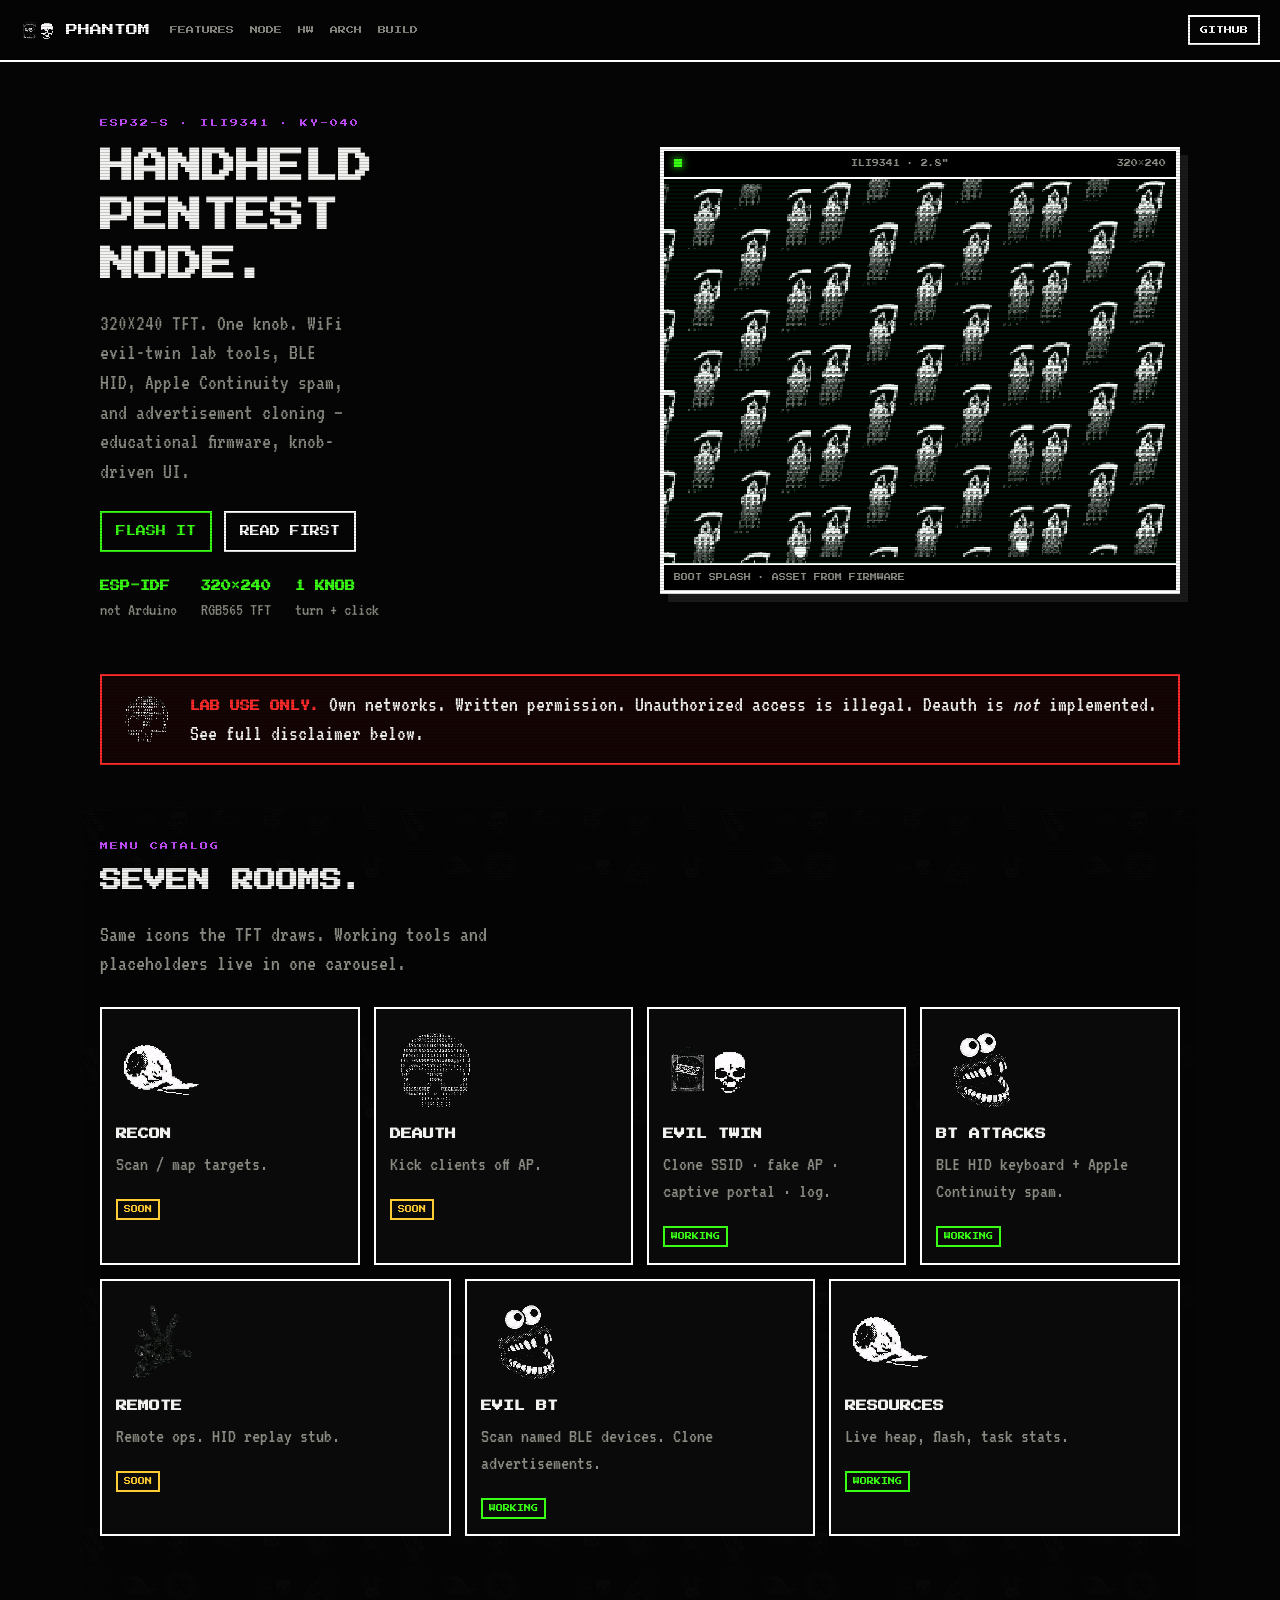
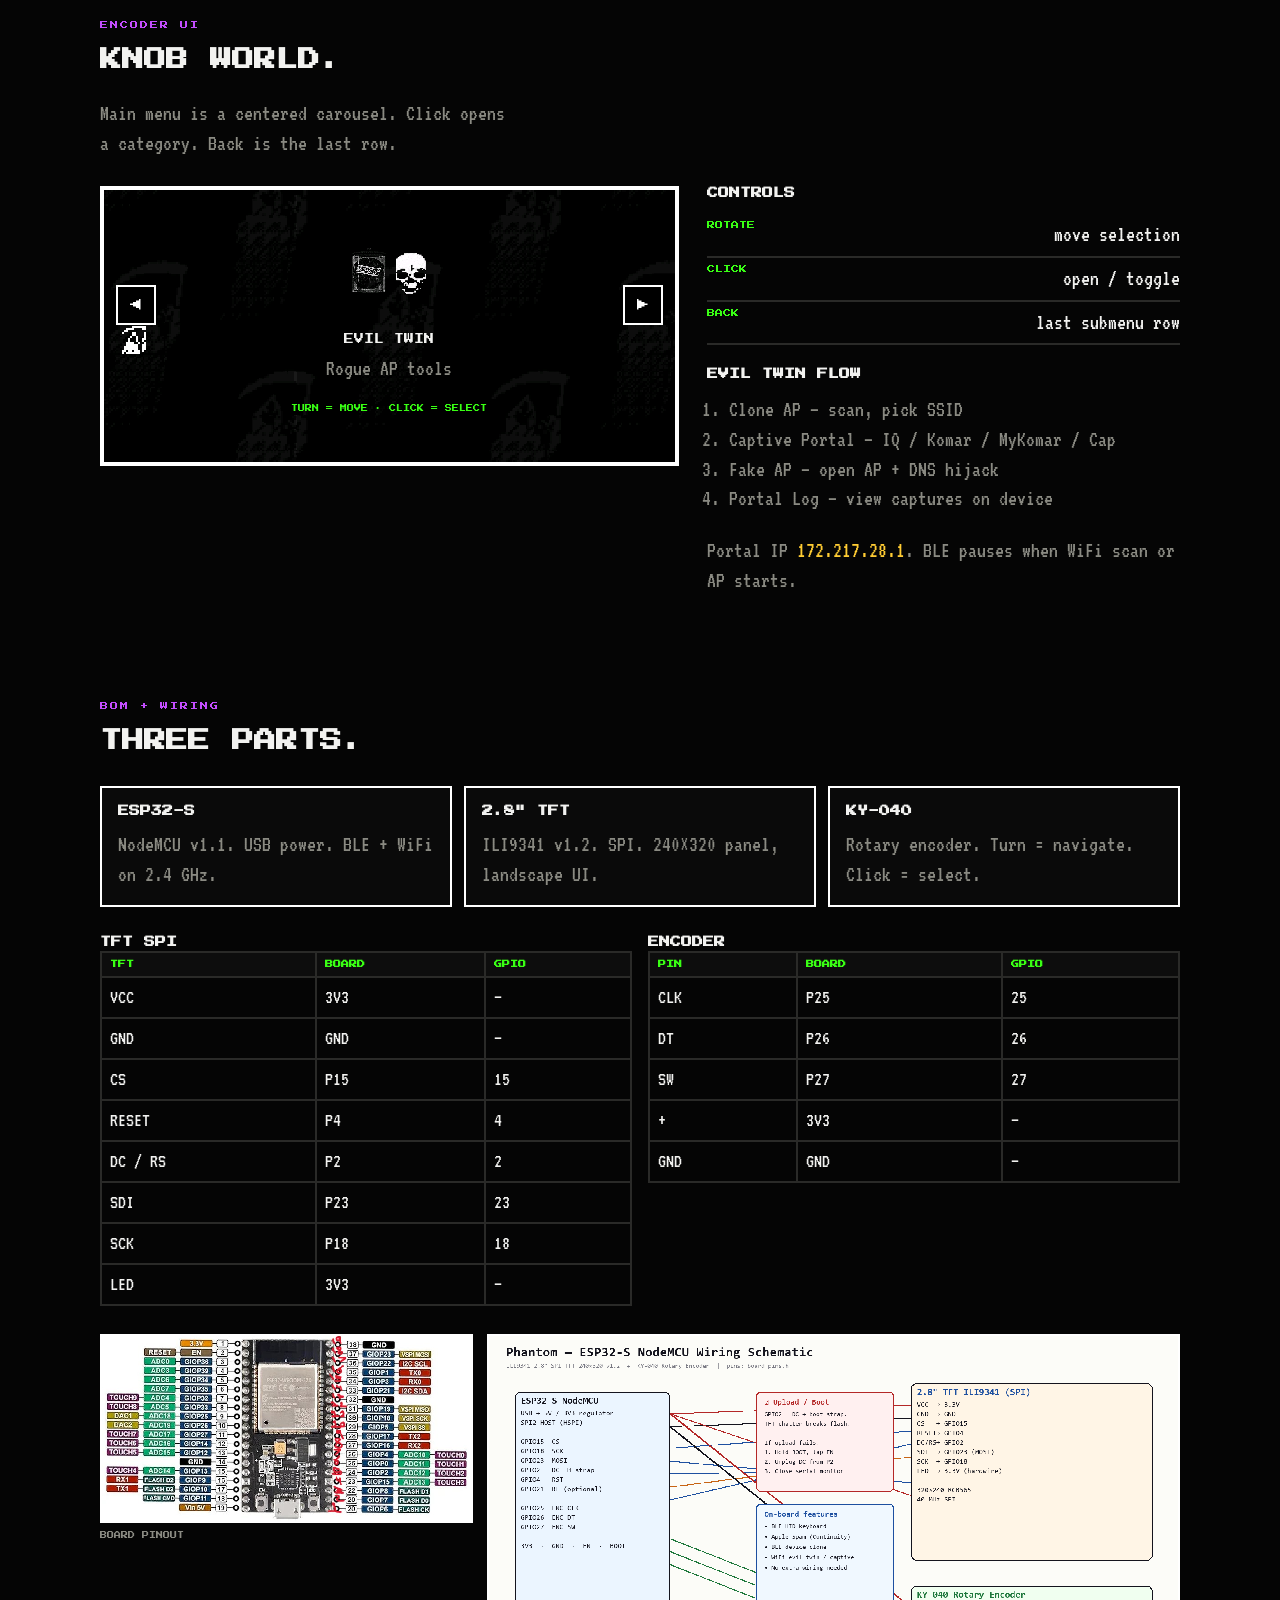
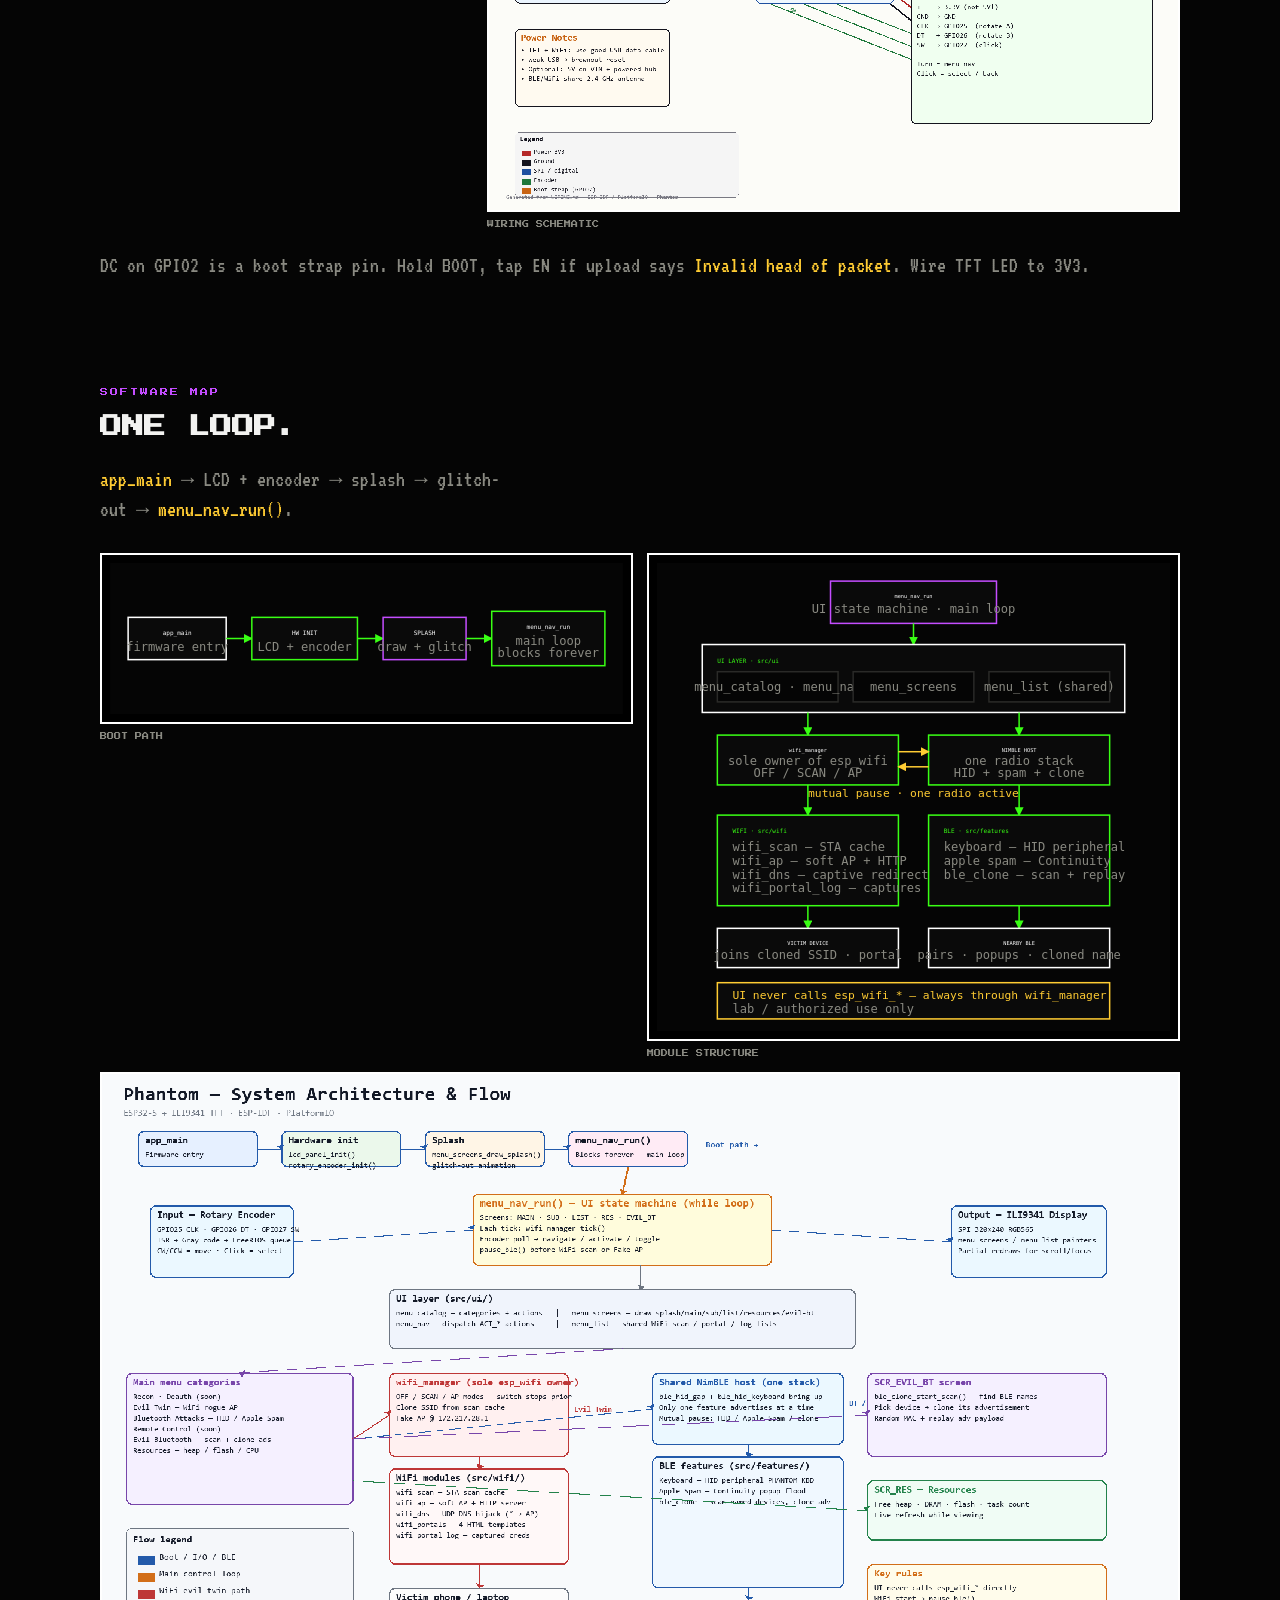
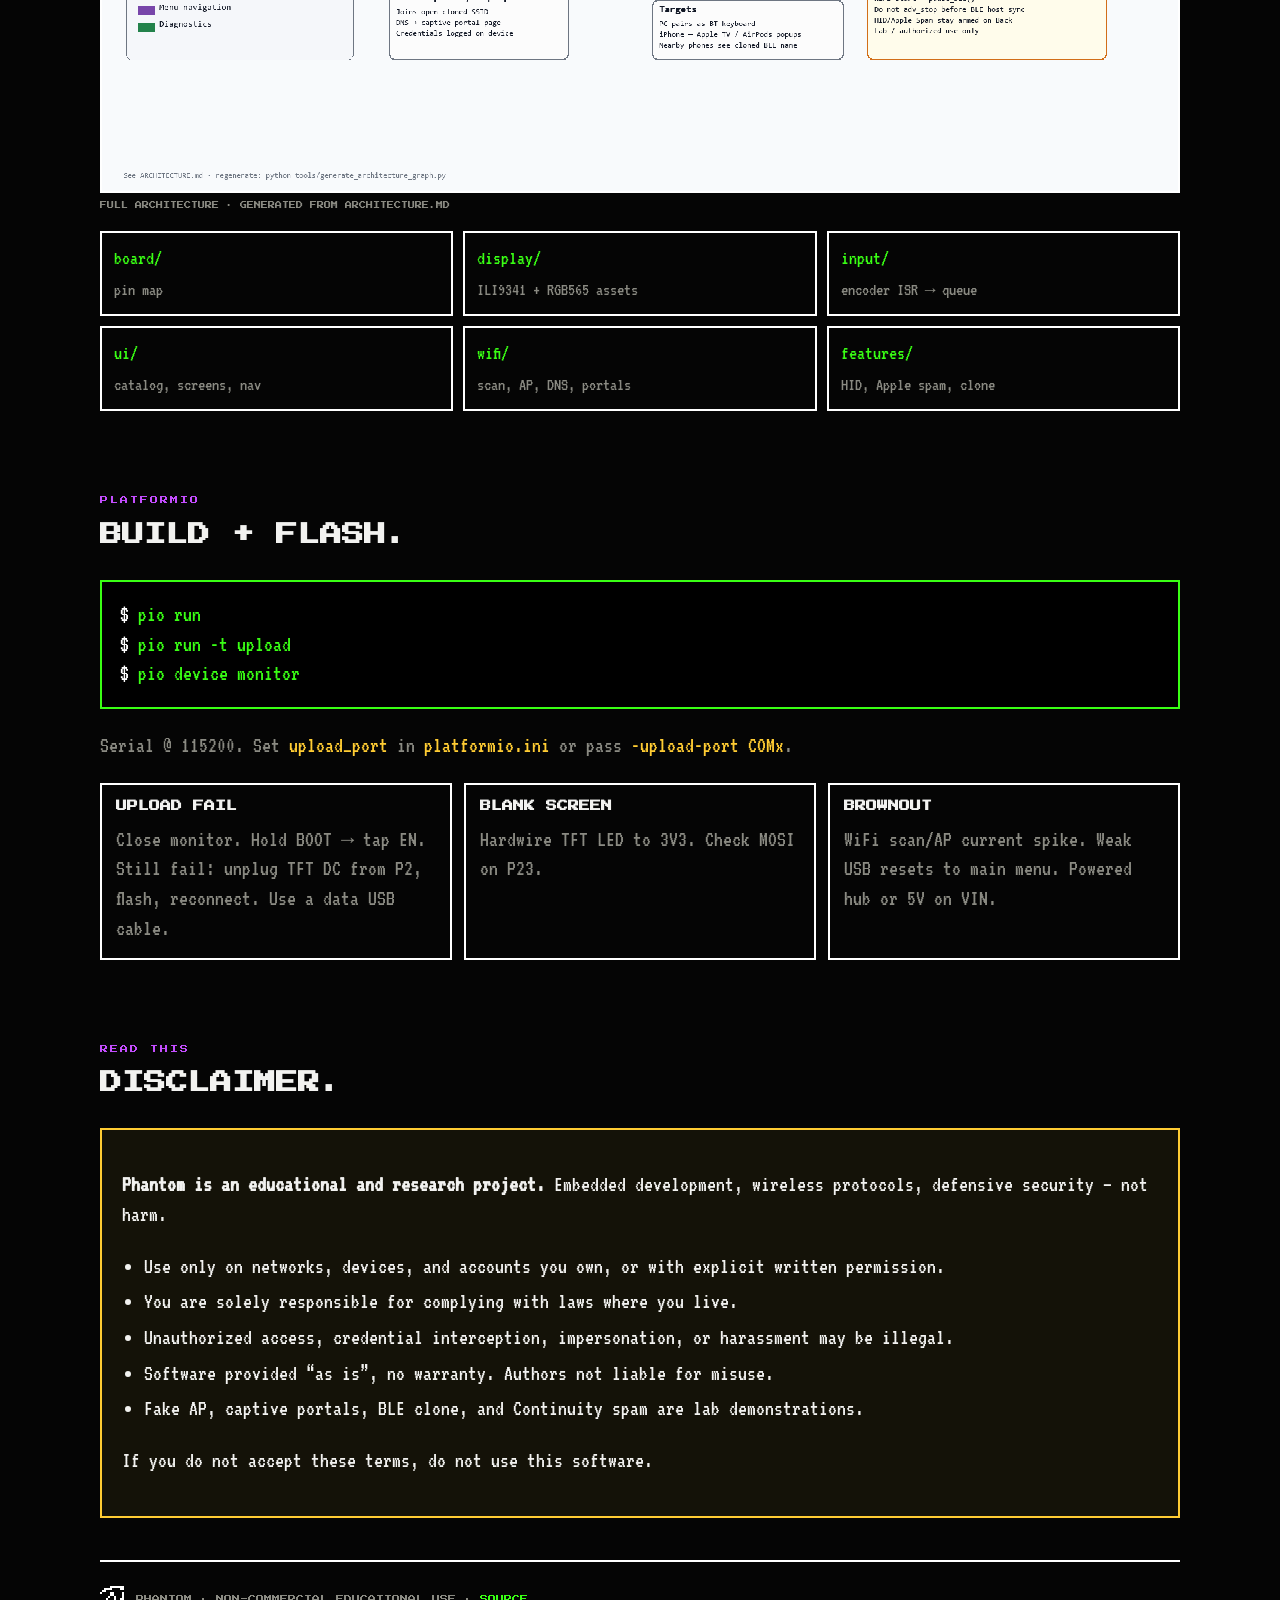
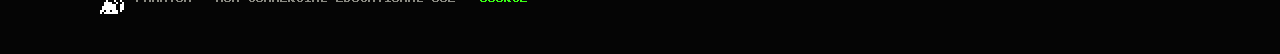
==== docs/index.html @ 3567fd49 "Add GitHub Pages deployment workflow and enhance documentation - Introduced a GitHub Actions workflo" ====
<!DOCTYPE html>
<html lang="en">
<head>
  <meta charset="utf-8">
  <meta name="viewport" content="width=device-width, initial-scale=1">
  <title>PHANTOM — handheld ESP32 node</title>
  <meta name="description" content="Phantom is an educational ESP32 handheld with a 320×240 TFT and rotary encoder. PlatformIO / ESP-IDF.">
  <link rel="icon" type="image/png" href="assets/favicon.png">
  <link rel="preconnect" href="https://fonts.googleapis.com">
  <link rel="preconnect" href="https://fonts.gstatic.com" crossorigin>
  <link href="https://fonts.googleapis.com/css2?family=Press+Start+2P&family=VT323&display=swap" rel="stylesheet">
  <link rel="stylesheet" href="css/style.css">
</head>
<body>
  <div id="scanlines" aria-hidden="true"></div>
  <div id="boot" class="boot" aria-hidden="true">
    <div class="boot__bezel">
      <img id="boot-splash" class="boot__splash" src="assets/splash.png" alt="">
      <div class="boot__bar">BOOTING PHANTOM<span class="blink">_</span></div>
    </div>
  </div>

  <header class="top">
    <a class="brand" href="#top">
      <img src="assets/icon_evil.png" width="36" height="36" alt="">
      <span>PHANTOM</span>
    </a>
    <nav class="nav">
      <a href="#features">FEATURES</a>
      <a href="#device">NODE</a>
      <a href="#hardware">HW</a>
      <a href="#arch">ARCH</a>
      <a href="#build">BUILD</a>
    </nav>
    <a class="gh" href="https://github.com/h3ma209/Phantom" target="_blank" rel="noopener">GITHUB</a>
  </header>

  <main id="top">
    <section class="hero">
      <div class="hero__copy">
        <p class="kicker">ESP32-S · ILI9341 · KY-040</p>
        <h1>HANDHELD<br>PENTEST<br>NODE.</h1>
        <p class="lede">
          320×240 TFT. One knob. WiFi evil-twin lab tools, BLE HID, Apple Continuity spam,
          and advertisement cloning — educational firmware, knob-driven UI.
        </p>
        <div class="hero__actions">
          <a class="btn btn--green" href="#build">FLASH IT</a>
          <a class="btn" href="#disclaimer">READ FIRST</a>
        </div>
        <ul class="stats">
          <li><strong>ESP-IDF</strong><span>not Arduino</span></li>
          <li><strong>320×240</strong><span>RGB565 TFT</span></li>
          <li><strong>1 KNOB</strong><span>turn + click</span></li>
        </ul>
      </div>
      <div class="hero__screen">
        <div class="tft">
          <div class="tft__chrome">
            <span class="tft__dot"></span>
            <span>ILI9341 · 2.8"</span>
            <span>320×240</span>
          </div>
          <div class="tft__panel">
            <img src="assets/splash.png" width="320" height="240" alt="Phantom boot splash — tiled reaper">
            <div class="tft__scan"></div>
          </div>
          <p class="tft__cap">BOOT SPLASH · ASSET FROM FIRMWARE</p>
        </div>
      </div>
    </section>

    <section class="warn">
      <img src="assets/icon_deauth.png" width="56" height="56" alt="">
      <p>
        <strong>LAB USE ONLY.</strong> Own networks. Written permission. Unauthorized access is illegal.
        Deauth is <em>not</em> implemented. See full disclaimer below.
      </p>
    </section>

    <section id="features" class="section section--icons">
      <header class="section__head">
        <p class="kicker">MENU CATALOG</p>
        <h2>SEVEN ROOMS.</h2>
        <p>Same icons the TFT draws. Working tools and placeholders live in one carousel.</p>
      </header>
      <div class="grid">
        <article class="card">
          <img src="assets/icon_recon.png" width="90" height="90" alt="">
          <h3>RECON</h3>
          <p>Scan / map targets.</p>
          <span class="tag tag--soon">SOON</span>
        </article>
        <article class="card">
          <img src="assets/icon_deauth.png" width="90" height="90" alt="">
          <h3>DEAUTH</h3>
          <p>Kick clients off AP.</p>
          <span class="tag tag--soon">SOON</span>
        </article>
        <article class="card">
          <img src="assets/icon_evil.png" width="90" height="90" alt="">
          <h3>EVIL TWIN</h3>
          <p>Clone SSID · fake AP · captive portal · log.</p>
          <span class="tag tag--ok">WORKING</span>
        </article>
        <article class="card">
          <img src="assets/icon_bt.png" width="90" height="90" alt="">
          <h3>BT ATTACKS</h3>
          <p>BLE HID keyboard + Apple Continuity spam.</p>
          <span class="tag tag--ok">WORKING</span>
        </article>
        <article class="card">
          <img src="assets/icon_remote.png" width="90" height="90" alt="">
          <h3>REMOTE</h3>
          <p>Remote ops. HID replay stub.</p>
          <span class="tag tag--soon">SOON</span>
        </article>
        <article class="card">
          <img src="assets/icon_bt.png" width="90" height="90" alt="">
          <h3>EVIL BT</h3>
          <p>Scan named BLE devices. Clone advertisements.</p>
          <span class="tag tag--ok">WORKING</span>
        </article>
        <article class="card">
          <img src="assets/icon_recon.png" width="90" height="90" alt="">
          <h3>RESOURCES</h3>
          <p>Live heap, flash, task stats.</p>
          <span class="tag tag--ok">WORKING</span>
        </article>
      </div>
    </section>

    <section id="device" class="section section--device">
      <header class="section__head">
        <p class="kicker">ENCODER UI</p>
        <h2>KNOB WORLD.</h2>
        <p>Main menu is a centered carousel. Click opens a category. Back is the last row.</p>
      </header>
      <div class="device">
        <div class="device__tft">
          <div class="menu" id="menu">
            <img class="menu__bg" src="assets/menu_bg.png" alt="">
            <img class="menu__cursor" id="menu-cursor" src="assets/cursor.png" alt="">
            <div class="menu__row">
              <button type="button" class="ghost" id="menu-prev" aria-label="previous">◀</button>
              <div class="menu__focus">
                <img id="menu-icon" src="assets/icon_evil.png" width="90" height="90" alt="">
                <p id="menu-title">EVIL TWIN</p>
                <p id="menu-sub">Rogue AP tools</p>
              </div>
              <button type="button" class="ghost" id="menu-next" aria-label="next">▶</button>
            </div>
            <p class="menu__hint">TURN = MOVE · CLICK = SELECT</p>
          </div>
        </div>
        <aside class="device__meta">
          <h3>CONTROLS</h3>
          <ul class="kv">
            <li><span>ROTATE</span><span>move selection</span></li>
            <li><span>CLICK</span><span>open / toggle</span></li>
            <li><span>BACK</span><span>last submenu row</span></li>
          </ul>
          <h3>EVIL TWIN FLOW</h3>
          <ol class="steps">
            <li>Clone AP — scan, pick SSID</li>
            <li>Captive Portal — IQ / Komar / MyKomar / Cap</li>
            <li>Fake AP — open AP + DNS hijack</li>
            <li>Portal Log — view captures on device</li>
          </ol>
          <p class="note">Portal IP <code>172.217.28.1</code>. BLE pauses when WiFi scan or AP starts.</p>
        </aside>
      </div>
    </section>

    <section id="hardware" class="section">
      <header class="section__head">
        <p class="kicker">BOM + WIRING</p>
        <h2>THREE PARTS.</h2>
      </header>
      <div class="parts">
        <article class="part">
          <h3>ESP32-S</h3>
          <p>NodeMCU v1.1. USB power. BLE + WiFi on 2.4 GHz.</p>
        </article>
        <article class="part">
          <h3>2.8" TFT</h3>
          <p>ILI9341 v1.2. SPI. 240×320 panel, landscape UI.</p>
        </article>
        <article class="part">
          <h3>KY-040</h3>
          <p>Rotary encoder. Turn = navigate. Click = select.</p>
        </article>
      </div>

      <div class="tables">
        <div>
          <h3>TFT SPI</h3>
          <table>
            <thead><tr><th>TFT</th><th>BOARD</th><th>GPIO</th></tr></thead>
            <tbody>
              <tr><td>VCC</td><td>3V3</td><td>—</td></tr>
              <tr><td>GND</td><td>GND</td><td>—</td></tr>
              <tr><td>CS</td><td>P15</td><td>15</td></tr>
              <tr><td>RESET</td><td>P4</td><td>4</td></tr>
              <tr><td>DC / RS</td><td>P2</td><td>2</td></tr>
              <tr><td>SDI</td><td>P23</td><td>23</td></tr>
              <tr><td>SCK</td><td>P18</td><td>18</td></tr>
              <tr><td>LED</td><td>3V3</td><td>—</td></tr>
            </tbody>
          </table>
        </div>
        <div>
          <h3>ENCODER</h3>
          <table>
            <thead><tr><th>PIN</th><th>BOARD</th><th>GPIO</th></tr></thead>
            <tbody>
              <tr><td>CLK</td><td>P25</td><td>25</td></tr>
              <tr><td>DT</td><td>P26</td><td>26</td></tr>
              <tr><td>SW</td><td>P27</td><td>27</td></tr>
              <tr><td>+</td><td>3V3</td><td>—</td></tr>
              <tr><td>GND</td><td>GND</td><td>—</td></tr>
            </tbody>
          </table>
        </div>
      </div>

      <div class="shots">
        <figure>
          <button type="button" class="shot" data-full="assets/pinout.jpg">
            <img src="assets/pinout.jpg" alt="ESP32-WROOM-32D physical pinout">
          </button>
          <figcaption>BOARD PINOUT</figcaption>
        </figure>
        <figure>
          <button type="button" class="shot" data-full="phantom_schematic.png">
            <img src="phantom_schematic.png" alt="Phantom wiring schematic">
          </button>
          <figcaption>WIRING SCHEMATIC</figcaption>
        </figure>
      </div>
      <p class="note">DC on GPIO2 is a boot strap pin. Hold BOOT, tap EN if upload says <code>Invalid head of packet</code>. Wire TFT LED to 3V3.</p>
    </section>

    <section id="arch" class="section">
      <header class="section__head">
        <p class="kicker">SOFTWARE MAP</p>
        <h2>ONE LOOP.</h2>
        <p><code>app_main</code> → LCD + encoder → splash → glitch-out → <code>menu_nav_run()</code>.</p>
      </header>
      <div class="diagrams">
        <figure class="arch">
          <div class="diagram">
            <img src="phantom_boot_flow.svg" alt="Boot path: app_main to hardware init to splash to menu_nav_run">
          </div>
          <figcaption>BOOT PATH</figcaption>
        </figure>
        <figure class="arch">
          <div class="diagram">
            <img src="phantom_module_structure.svg" alt="Module structure: menu_nav_run, UI layer, WiFi manager, NimBLE features">
          </div>
          <figcaption>MODULE STRUCTURE</figcaption>
        </figure>
        <figure class="arch arch--full">
          <button type="button" class="shot shot--wide" data-full="phantom_architecture.png">
            <img src="phantom_architecture.png" alt="Phantom system architecture diagram">
          </button>
          <figcaption>FULL ARCHITECTURE · GENERATED FROM ARCHITECTURE.MD</figcaption>
        </figure>
      </div>
      <div class="layout">
        <div><code>board/</code><span>pin map</span></div>
        <div><code>display/</code><span>ILI9341 + RGB565 assets</span></div>
        <div><code>input/</code><span>encoder ISR → queue</span></div>
        <div><code>ui/</code><span>catalog, screens, nav</span></div>
        <div><code>wifi/</code><span>scan, AP, DNS, portals</span></div>
        <div><code>features/</code><span>HID, Apple spam, clone</span></div>
      </div>
    </section>

    <section id="build" class="section">
      <header class="section__head">
        <p class="kicker">PLATFORMIO</p>
        <h2>BUILD + FLASH.</h2>
      </header>
      <pre class="term"><span class="term__prompt">$</span> pio run
<span class="term__prompt">$</span> pio run -t upload
<span class="term__prompt">$</span> pio device monitor</pre>
      <p class="note">Serial @ 115200. Set <code>upload_port</code> in <code>platformio.ini</code> or pass <code>-upload-port COMx</code>.</p>
      <div class="gotchas">
        <article>
          <h3>UPLOAD FAIL</h3>
          <p>Close monitor. Hold BOOT → tap EN. Still fail: unplug TFT DC from P2, flash, reconnect. Use a data USB cable.</p>
        </article>
        <article>
          <h3>BLANK SCREEN</h3>
          <p>Hardwire TFT LED to 3V3. Check MOSI on P23.</p>
        </article>
        <article>
          <h3>BROWNOUT</h3>
          <p>WiFi scan/AP current spike. Weak USB resets to main menu. Powered hub or 5V on VIN.</p>
        </article>
      </div>
    </section>

    <section id="disclaimer" class="section section--legal">
      <header class="section__head">
        <p class="kicker">READ THIS</p>
        <h2>DISCLAIMER.</h2>
      </header>
      <div class="legal">
        <p><strong>Phantom is an educational and research project.</strong> Embedded development, wireless protocols, defensive security — not harm.</p>
        <ul>
          <li>Use only on networks, devices, and accounts you own, or with explicit written permission.</li>
          <li>You are solely responsible for complying with laws where you live.</li>
          <li>Unauthorized access, credential interception, impersonation, or harassment may be illegal.</li>
          <li>Software provided “as is”, no warranty. Authors not liable for misuse.</li>
          <li>Fake AP, captive portals, BLE clone, and Continuity spam are lab demonstrations.</li>
        </ul>
        <p>If you do not accept these terms, do not use this software.</p>
      </div>
    </section>
  </main>

  <footer class="foot">
    <img src="assets/cursor.png" width="24" height="28" alt="">
    <p>PHANTOM · NON-COMMERCIAL EDUCATIONAL USE · <a href="https://github.com/h3ma209/Phantom">SOURCE</a></p>
  </footer>

  <dialog id="lightbox" class="lightbox">
    <img id="lightbox-img" alt="">
    <form method="dialog"><button type="submit" class="btn">CLOSE</button></form>
  </dialog>

  <script src="js/app.js"></script>
</body>
</html>
---- docs/css/style.css ----
:root {
  --bg: #050505;
  --panel: #0a0a0a;
  --ink: #f2f2f0;
  --mute: #8a8a82;
  --line: #2a2a28;
  --green: #39ff14;
  --green-dim: #1a5c12;
  --purple: #c44dff;
  --red: #ff2a2a;
  --amber: #ffcc33;
  --font-pixel: "Press Start 2P", ui-monospace, monospace;
  --font-body: "VT323", ui-monospace, monospace;
  --max: 1080px;
}

* { box-sizing: border-box; }
html { scroll-behavior: smooth; }
body {
  margin: 0;
  background: var(--bg);
  color: var(--ink);
  font-family: var(--font-body);
  font-size: 22px;
  line-height: 1.35;
  image-rendering: pixelated;
}

img { image-rendering: pixelated; image-rendering: crisp-edges; max-width: 100%; height: auto; }
a { color: var(--green); text-decoration: none; }
a:hover { color: #fff; }
code { font-family: var(--font-body); color: var(--amber); }

#scanlines {
  pointer-events: none;
  position: fixed;
  inset: 0;
  z-index: 80;
  background: repeating-linear-gradient(
    to bottom,
    transparent 0,
    transparent 2px,
    rgba(0, 0, 0, 0.18) 2px,
    rgba(0, 0, 0, 0.18) 3px
  );
}

.boot {
  position: fixed;
  inset: 0;
  z-index: 100;
  background: #000;
  display: grid;
  place-items: center;
  transition: opacity 0.4s linear;
}
.boot.is-gone { opacity: 0; pointer-events: none; }
.boot__bezel { width: min(640px, 92vw); }
.boot__splash {
  width: 100%;
  aspect-ratio: 320 / 240;
  object-fit: cover;
  border: 4px solid #fff;
  display: block;
}
.boot__splash.is-glitch {
  animation: glitch 110ms steps(2) 10;
  filter: contrast(1.4) hue-rotate(80deg);
}
.boot__bar {
  font-family: var(--font-pixel);
  font-size: 10px;
  letter-spacing: 1px;
  padding: 10px 0 0;
  color: var(--green);
}
.blink { animation: blink 0.8s steps(1) infinite; }

@keyframes blink { 50% { opacity: 0; } }
@keyframes glitch {
  0% { transform: translate(0, 0); clip-path: inset(0 0 0 0); }
  25% { transform: translate(-6px, 2px); clip-path: inset(20% 0 40% 0); }
  50% { transform: translate(5px, -3px); clip-path: inset(60% 0 10% 0); }
  75% { transform: translate(-3px, 4px); clip-path: inset(10% 0 55% 0); }
  100% { transform: translate(0, 0); }
}

.top {
  position: sticky;
  top: 0;
  z-index: 40;
  display: flex;
  align-items: center;
  gap: 20px;
  padding: 12px 20px;
  background: rgba(5, 5, 5, 0.92);
  border-bottom: 2px solid #fff;
}
.brand {
  display: flex;
  align-items: center;
  gap: 10px;
  color: #fff;
  font-family: var(--font-pixel);
  font-size: 12px;
}
.brand img { width: 36px; height: 36px; }
.nav { display: flex; gap: 16px; flex: 1; }
.nav a {
  font-family: var(--font-pixel);
  font-size: 8px;
  color: var(--mute);
}
.nav a:hover { color: var(--green); }
.gh {
  font-family: var(--font-pixel);
  font-size: 8px;
  border: 2px solid #fff;
  padding: 8px 10px;
  color: #fff;
}
.gh:hover { background: var(--green); color: #000; border-color: var(--green); }

.hero, .section, .warn, .foot { width: min(var(--max), calc(100% - 32px)); margin: 0 auto; }
.hero {
  display: grid;
  grid-template-columns: 1fr 1fr;
  gap: 40px;
  align-items: center;
  padding: 56px 0 40px;
}
.kicker {
  font-family: var(--font-pixel);
  font-size: 8px;
  color: var(--purple);
  letter-spacing: 2px;
  margin: 0 0 14px;
}
h1, h2, h3 { font-family: var(--font-pixel); line-height: 1.45; margin: 0; }
h1 { font-size: clamp(22px, 4vw, 34px); }
h2 { font-size: clamp(16px, 3vw, 22px); }
h3 { font-size: 11px; }
.lede { color: var(--mute); max-width: 28ch; margin: 18px 0 24px; }
.hero__actions { display: flex; gap: 12px; flex-wrap: wrap; }

.btn {
  font-family: var(--font-pixel);
  font-size: 10px;
  color: #fff;
  border: 2px solid #fff;
  padding: 12px 14px;
  background: transparent;
  cursor: pointer;
  display: inline-block;
}
.btn:hover { background: #fff; color: #000; }
.btn--green { border-color: var(--green); color: var(--green); }
.btn--green:hover { background: var(--green); color: #000; }

.stats {
  list-style: none;
  padding: 0;
  margin: 28px 0 0;
  display: flex;
  gap: 24px;
}
.stats strong {
  display: block;
  font-family: var(--font-pixel);
  font-size: 10px;
  color: var(--green);
}
.stats span { color: var(--mute); font-size: 18px; }

.tft {
  background: #000;
  border: 4px solid #fff;
  box-shadow: 8px 8px 0 #1a1a1a;
}
.tft__chrome {
  display: flex;
  justify-content: space-between;
  font-family: var(--font-pixel);
  font-size: 7px;
  padding: 8px 10px;
  border-bottom: 2px solid #fff;
  color: var(--mute);
}
.tft__dot {
  width: 8px; height: 8px;
  background: var(--green);
  box-shadow: 0 0 8px var(--green);
}
.tft__panel { position: relative; background: #000; }
.tft__panel img { width: 100%; display: block; }
.tft__scan {
  position: absolute;
  inset: 0;
  background: linear-gradient(to bottom, transparent 50%, rgba(0,255,80,0.06) 51%);
  background-size: 100% 4px;
  pointer-events: none;
}
.tft__cap {
  font-family: var(--font-pixel);
  font-size: 7px;
  color: var(--mute);
  padding: 8px 10px;
  margin: 0;
  border-top: 2px solid #fff;
}

.warn {
  display: flex;
  gap: 16px;
  align-items: center;
  border: 2px solid var(--red);
  padding: 14px 16px;
  margin: 10px auto 48px;
  background: #140404;
}
.warn img { width: 56px; height: 56px; flex: none; }
.warn strong { color: var(--red); font-family: var(--font-pixel); font-size: 10px; }
.warn p { margin: 0; }

.section--icons {
  position: relative;
}
.section--icons::before {
  content: "";
  position: absolute;
  inset: -8px -16px;
  background: url("../assets/submenu_bg.png") center / 320px 240px repeat;
  opacity: 0.18;
  pointer-events: none;
}
.section--icons > * { position: relative; z-index: 1; }

.section { padding: 28px 0 56px; }
.section__head { margin-bottom: 28px; }
.section__head p:last-child { color: var(--mute); max-width: 46ch; }

.grid {
  display: grid;
  grid-template-columns: repeat(12, 1fr);
  gap: 14px;
}
.grid .card { grid-column: span 6; }
@media (min-width: 720px) {
  .grid .card { grid-column: span 4; }
}
@media (min-width: 960px) {
  .grid .card { grid-column: span 3; }
  .grid .card:nth-child(n+5) { grid-column: span 4; }
}
.card {
  background: var(--panel);
  border: 2px solid #fff;
  padding: 16px 14px 14px;
  min-height: 220px;
}
.card img { width: 90px; height: 90px; display: block; }
.card h3 { margin: 12px 0 8px; }
.card p { margin: 0 0 14px; color: var(--mute); font-size: 20px; }
.tag {
  font-family: var(--font-pixel);
  font-size: 7px;
  padding: 5px 6px;
  border: 2px solid;
}
.tag--ok { color: var(--green); border-color: var(--green); }
.tag--soon { color: var(--amber); border-color: var(--amber); }

.section--device { background: transparent; }
.device {
  display: grid;
  grid-template-columns: 1.1fr 0.9fr;
  gap: 28px;
  align-items: stretch;
}
.menu {
  position: relative;
  border: 4px solid #fff;
  min-height: 280px;
  overflow: hidden;
  background: #000;
}
.menu__bg {
  position: absolute;
  inset: 0;
  width: 100%;
  height: 100%;
  object-fit: cover;
  opacity: 0.55;
}
.menu__row {
  position: relative;
  z-index: 1;
  display: flex;
  align-items: center;
  justify-content: space-between;
  padding: 36px 12px 12px;
}
.menu__focus { text-align: center; }
.menu__focus img { width: 90px; height: 90px; }
.menu__focus p { margin: 8px 0 0; }
#menu-title { font-family: var(--font-pixel); font-size: 10px; }
#menu-sub { color: var(--mute); }
.menu__cursor {
  position: absolute;
  left: 18px;
  top: 50%;
  width: 24px;
  height: 28px;
  z-index: 2;
  animation: bob 0.7s steps(2) infinite;
}
@keyframes bob { 50% { transform: translateY(4px); } }
.menu__hint {
  position: relative;
  z-index: 1;
  font-family: var(--font-pixel);
  font-size: 7px;
  text-align: center;
  color: var(--green);
  margin: 8px 0 16px;
}
.ghost {
  font-family: var(--font-pixel);
  font-size: 12px;
  color: #fff;
  background: #000;
  border: 2px solid #fff;
  width: 40px;
  height: 40px;
  cursor: pointer;
}
.ghost:hover { background: var(--green); color: #000; border-color: var(--green); }

.device__meta h3 { margin: 0 0 12px; }
.device__meta h3 + .kv,
.device__meta h3 + .steps { margin-top: 0; }
.device__meta h3:not(:first-child) { margin-top: 22px; }
.kv { list-style: none; padding: 0; margin: 0 0 8px; }
.kv li {
  display: flex;
  justify-content: space-between;
  gap: 12px;
  border-bottom: 2px solid var(--line);
  padding: 6px 0;
}
.kv span:first-child { font-family: var(--font-pixel); font-size: 8px; color: var(--green); }
.steps { margin: 0; padding-left: 22px; color: var(--mute); }
.note { color: var(--mute); }

.parts {
  display: grid;
  grid-template-columns: repeat(3, 1fr);
  gap: 12px;
  margin-bottom: 28px;
}
.part { border: 2px solid #fff; padding: 16px; background: var(--panel); }
.part p { color: var(--mute); margin: 10px 0 0; }

.tables {
  display: grid;
  grid-template-columns: 1fr 1fr;
  gap: 16px;
  margin-bottom: 28px;
}
table { width: 100%; border-collapse: collapse; font-size: 20px; }
th, td { border: 2px solid var(--line); padding: 6px 8px; text-align: left; }
th {
  font-family: var(--font-pixel);
  font-size: 8px;
  color: var(--green);
  background: #0d0d0d;
}

.shots {
  display: grid;
  grid-template-columns: 0.7fr 1.3fr;
  gap: 14px;
}
figure { margin: 0; }
figcaption {
  font-family: var(--font-pixel);
  font-size: 7px;
  color: var(--mute);
  margin-top: 8px;
}
.shot {
  display: block;
  width: 100%;
  padding: 0;
  border: 2px solid #fff;
  background: #111;
  cursor: zoom-in;
}
.shot img { width: 100%; display: block; }
.shot--wide img { background: #f3efe4; }
.shot--static { cursor: default; }

.arch { margin: 0; }
.diagrams {
  display: grid;
  grid-template-columns: 1fr 1fr;
  gap: 14px;
  margin-bottom: 20px;
}
.arch--full { grid-column: 1 / -1; }
.diagram {
  border: 2px solid #fff;
  background: #000;
  padding: 8px;
}
.diagram img,
.diagram object {
  width: 100%;
  display: block;
}
.layout {
  display: grid;
  grid-template-columns: repeat(3, 1fr);
  gap: 10px;
}
.layout div {
  border: 2px solid #fff;
  padding: 12px;
  display: flex;
  flex-direction: column;
  gap: 6px;
}
.layout code { color: var(--green); font-size: 20px; }
.layout span { color: var(--mute); font-size: 18px; }

.term {
  background: #000;
  border: 2px solid var(--green);
  padding: 18px;
  color: var(--green);
  overflow-x: auto;
  font-family: var(--font-body);
  font-size: 22px;
}
.term__prompt { color: #fff; }
.gotchas {
  display: grid;
  grid-template-columns: repeat(3, 1fr);
  gap: 12px;
  margin-top: 20px;
}
.gotchas article { border: 2px solid #fff; padding: 14px; }
.gotchas p { color: var(--mute); margin: 10px 0 0; }

.section--legal { padding-bottom: 32px; }
.legal {
  border: 2px solid var(--amber);
  padding: 18px 20px;
  background: #141208;
}
.legal ul { padding-left: 22px; }
.legal li { margin: 6px 0; }

.foot {
  display: flex;
  align-items: center;
  gap: 12px;
  padding: 24px 0 40px;
  border-top: 2px solid #fff;
  margin-top: 10px;
}
.foot p { margin: 0; font-family: var(--font-pixel); font-size: 8px; color: var(--mute); line-height: 1.8; }

.lightbox {
  border: 4px solid #fff;
  background: #000;
  padding: 12px;
  max-width: min(1100px, 94vw);
}
.lightbox::backdrop { background: rgba(0, 0, 0, 0.86); }
.lightbox img { max-height: 78vh; width: auto; display: block; margin: 0 auto 12px; }
.lightbox form { text-align: right; }

@media (prefers-reduced-motion: reduce) {
  *, *::before, *::after {
    animation: none !important;
    transition: none !important;
  }
  .boot { display: none; }
}

@media (max-width: 860px) {
  .nav { display: none; }
  .hero, .device, .tables, .shots, .parts, .gotchas, .layout, .diagrams {
    grid-template-columns: 1fr;
  }
  .stats { flex-wrap: wrap; }
  h1 { font-size: 22px; }
}
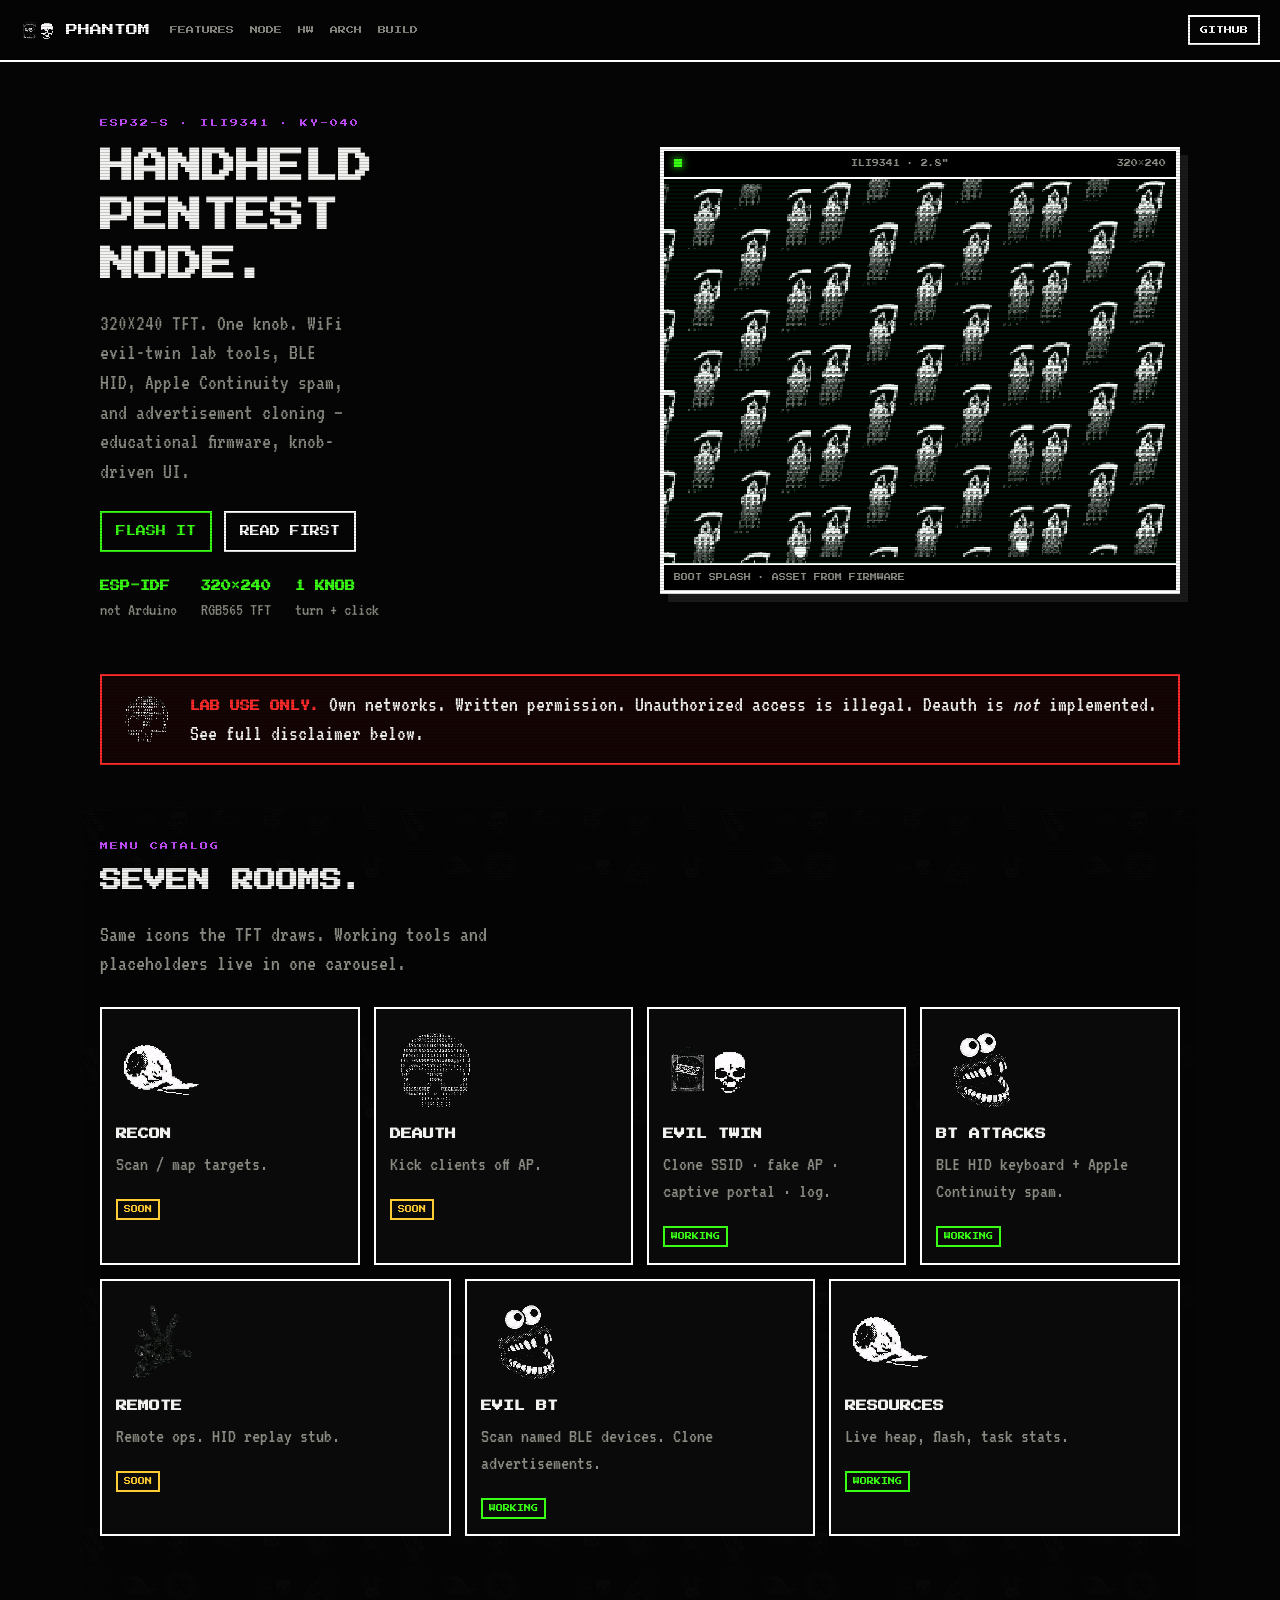
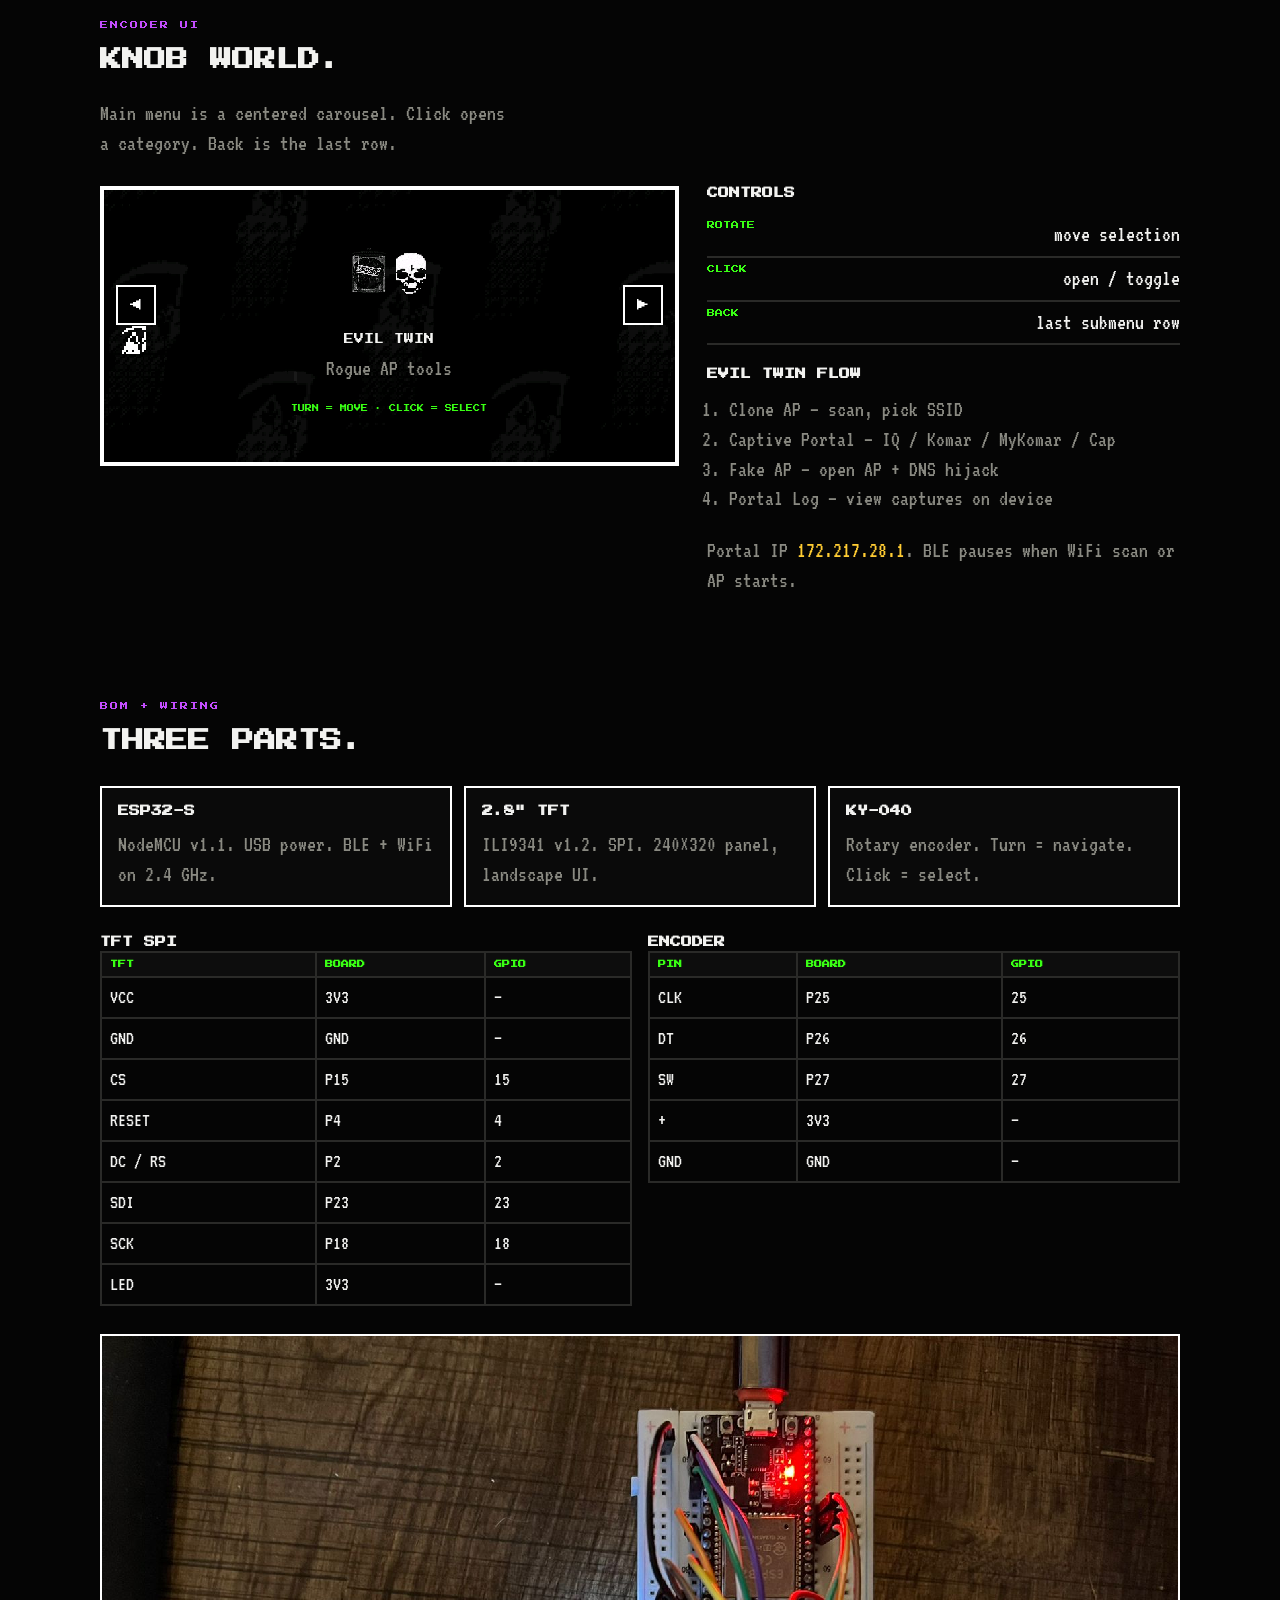
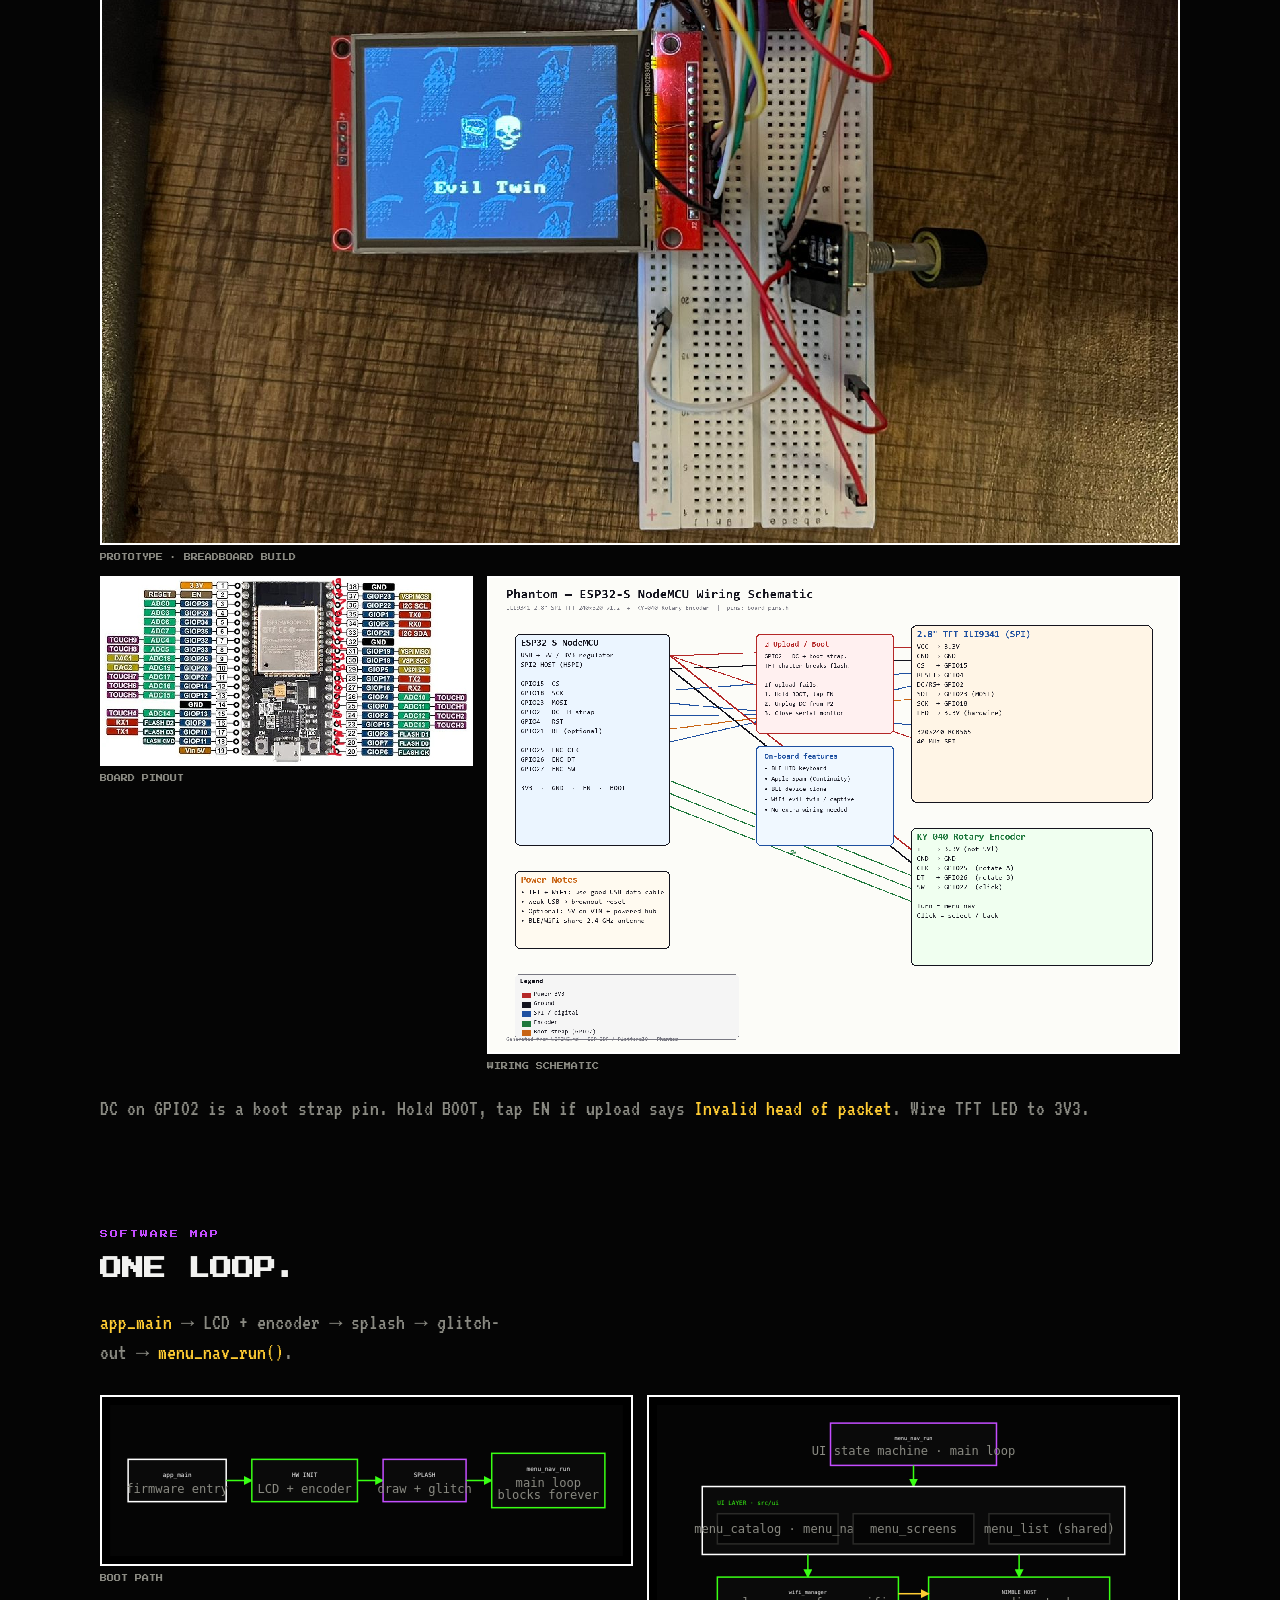
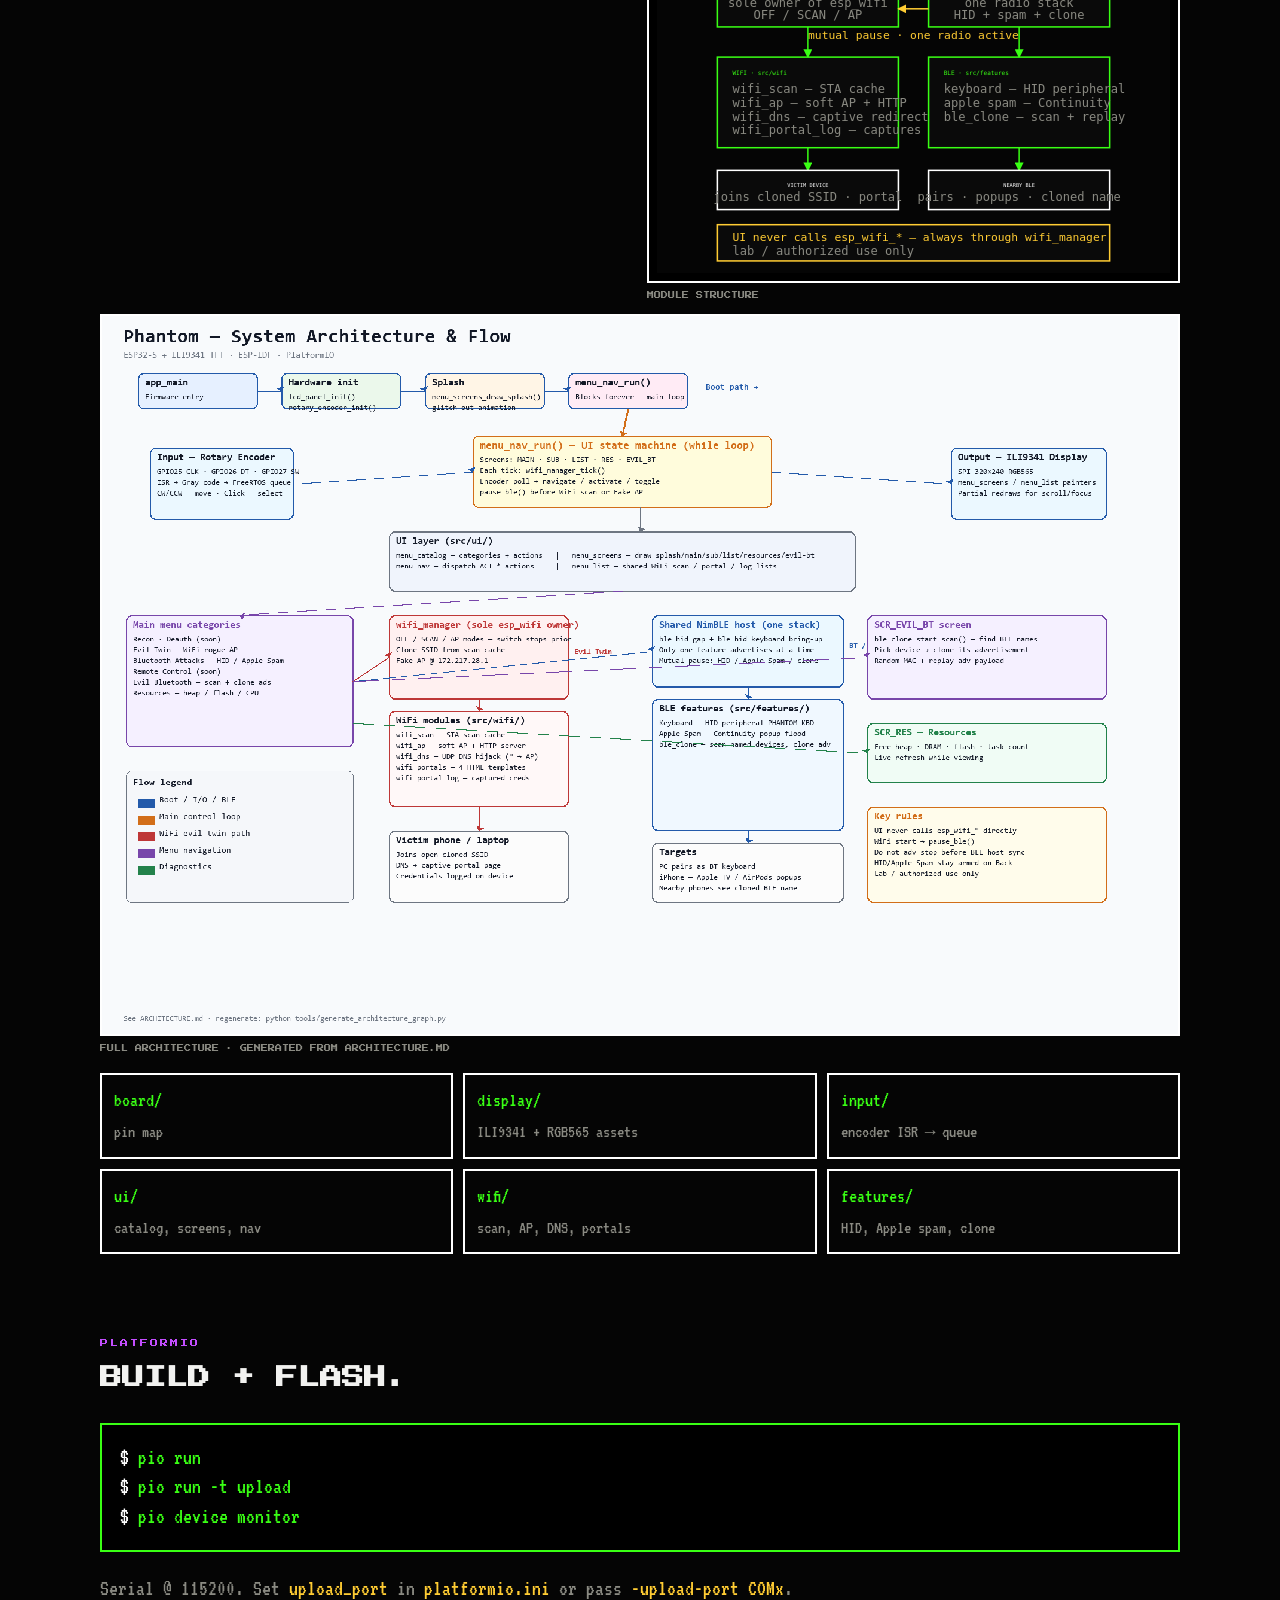
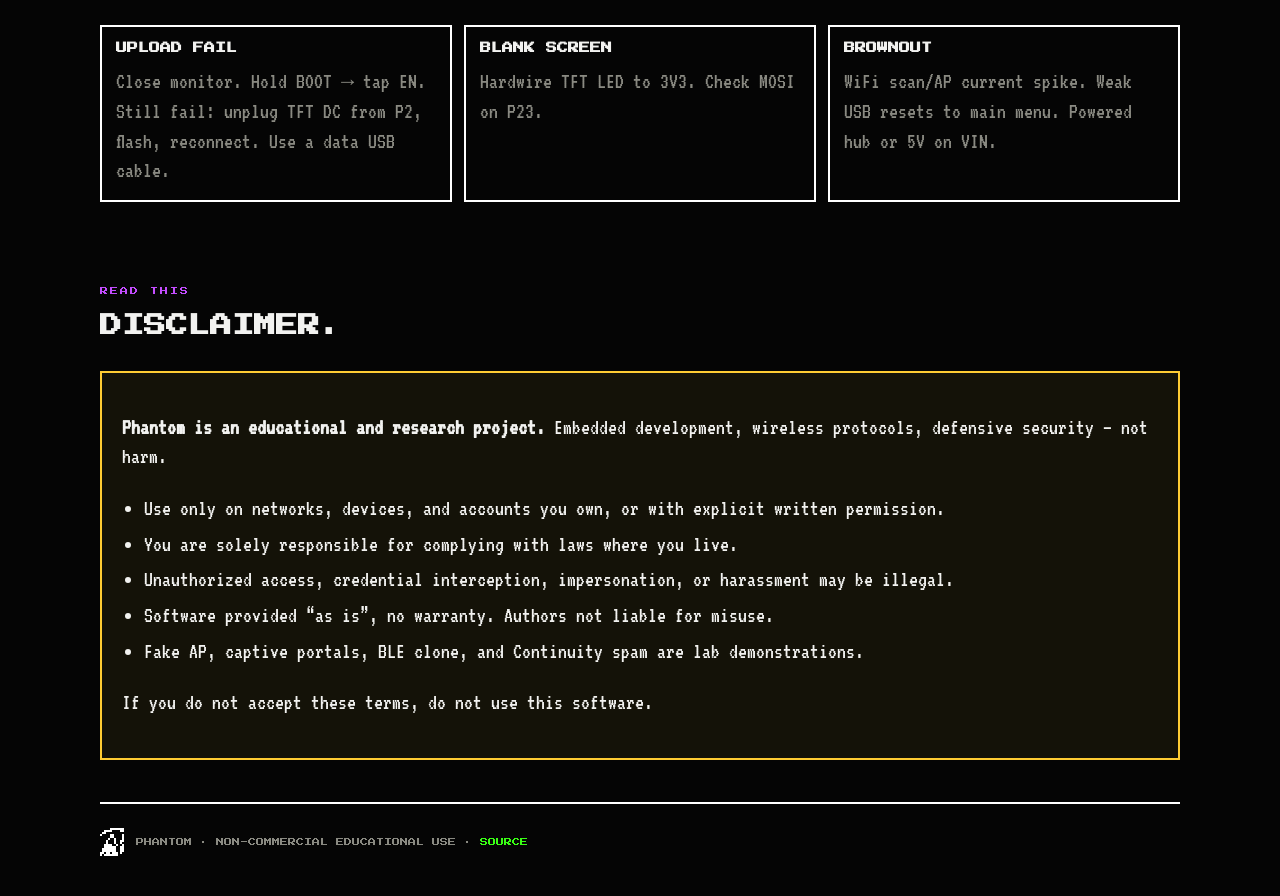
==== commit 36ad94ac: "Add prototype images and enhance documentation - Added a new image of the Phantom breadboard prototy" ====
--- a/docs/index.html
+++ b/docs/index.html
@@ -5,6 +5,8 @@
   <meta name="viewport" content="width=device-width, initial-scale=1">
   <title>PHANTOM — handheld ESP32 node</title>
   <meta name="description" content="Phantom is an educational ESP32 handheld with a 320×240 TFT and rotary encoder. PlatformIO / ESP-IDF.">
+  <meta property="og:image" content="assets/prototype.jpg">
+  <meta property="og:image:alt" content="Phantom breadboard prototype running Evil Twin menu">
   <link rel="icon" type="image/png" href="assets/favicon.png">
   <link rel="preconnect" href="https://fonts.googleapis.com">
   <link rel="preconnect" href="https://fonts.gstatic.com" crossorigin>
@@ -224,6 +226,13 @@
         </div>
       </div>
 
+      <figure class="build-photo">
+        <button type="button" class="shot shot--wide" data-full="assets/prototype.jpg">
+          <img src="assets/prototype.jpg" alt="Phantom breadboard prototype — ESP32, ILI9341 TFT, KY-040 encoder, Evil Twin menu">
+        </button>
+        <figcaption>PROTOTYPE · BREADBOARD BUILD</figcaption>
+      </figure>
+
       <div class="shots">
         <figure>
           <button type="button" class="shot" data-full="assets/pinout.jpg">
--- a/docs/css/style.css
+++ b/docs/css/style.css
@@ -376,6 +376,8 @@
   background: #0d0d0d;
 }
 
+.build-photo { margin-bottom: 14px; }
+
 .shots {
   display: grid;
   grid-template-columns: 0.7fr 1.3fr;
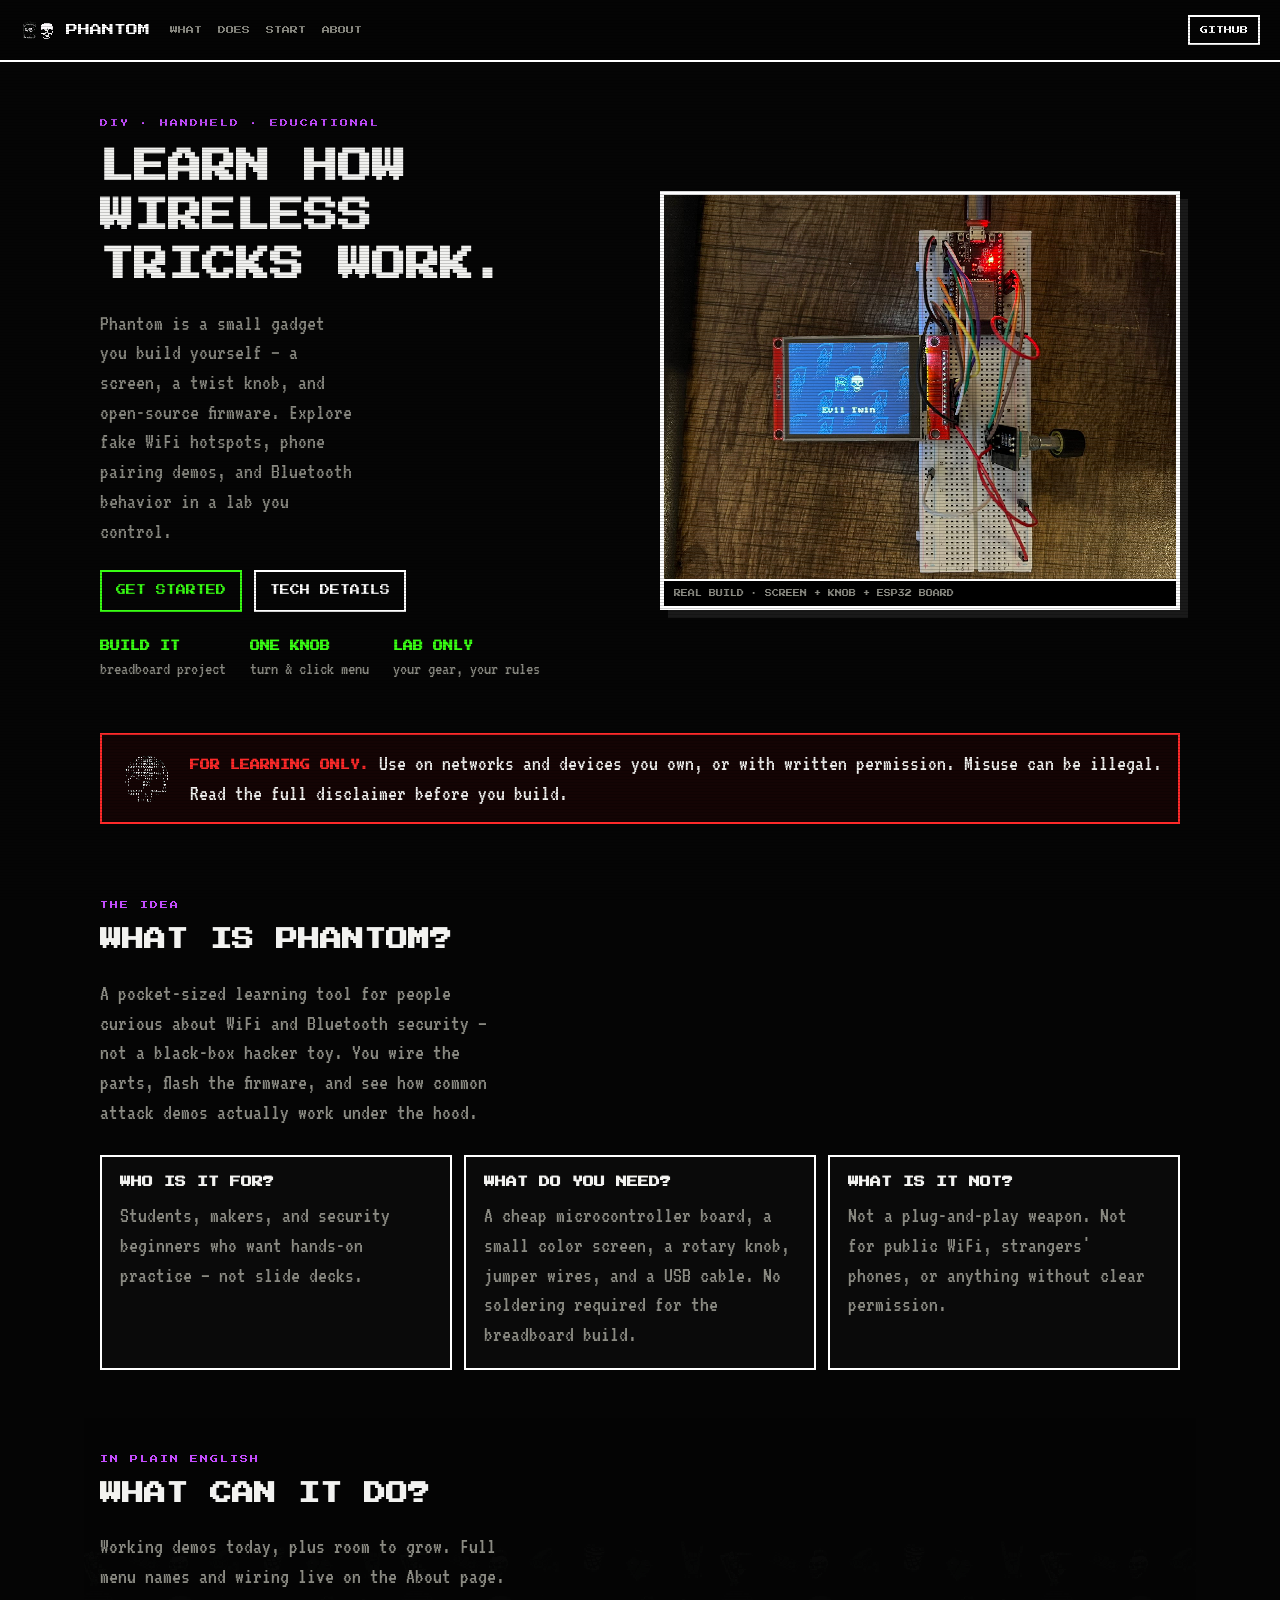
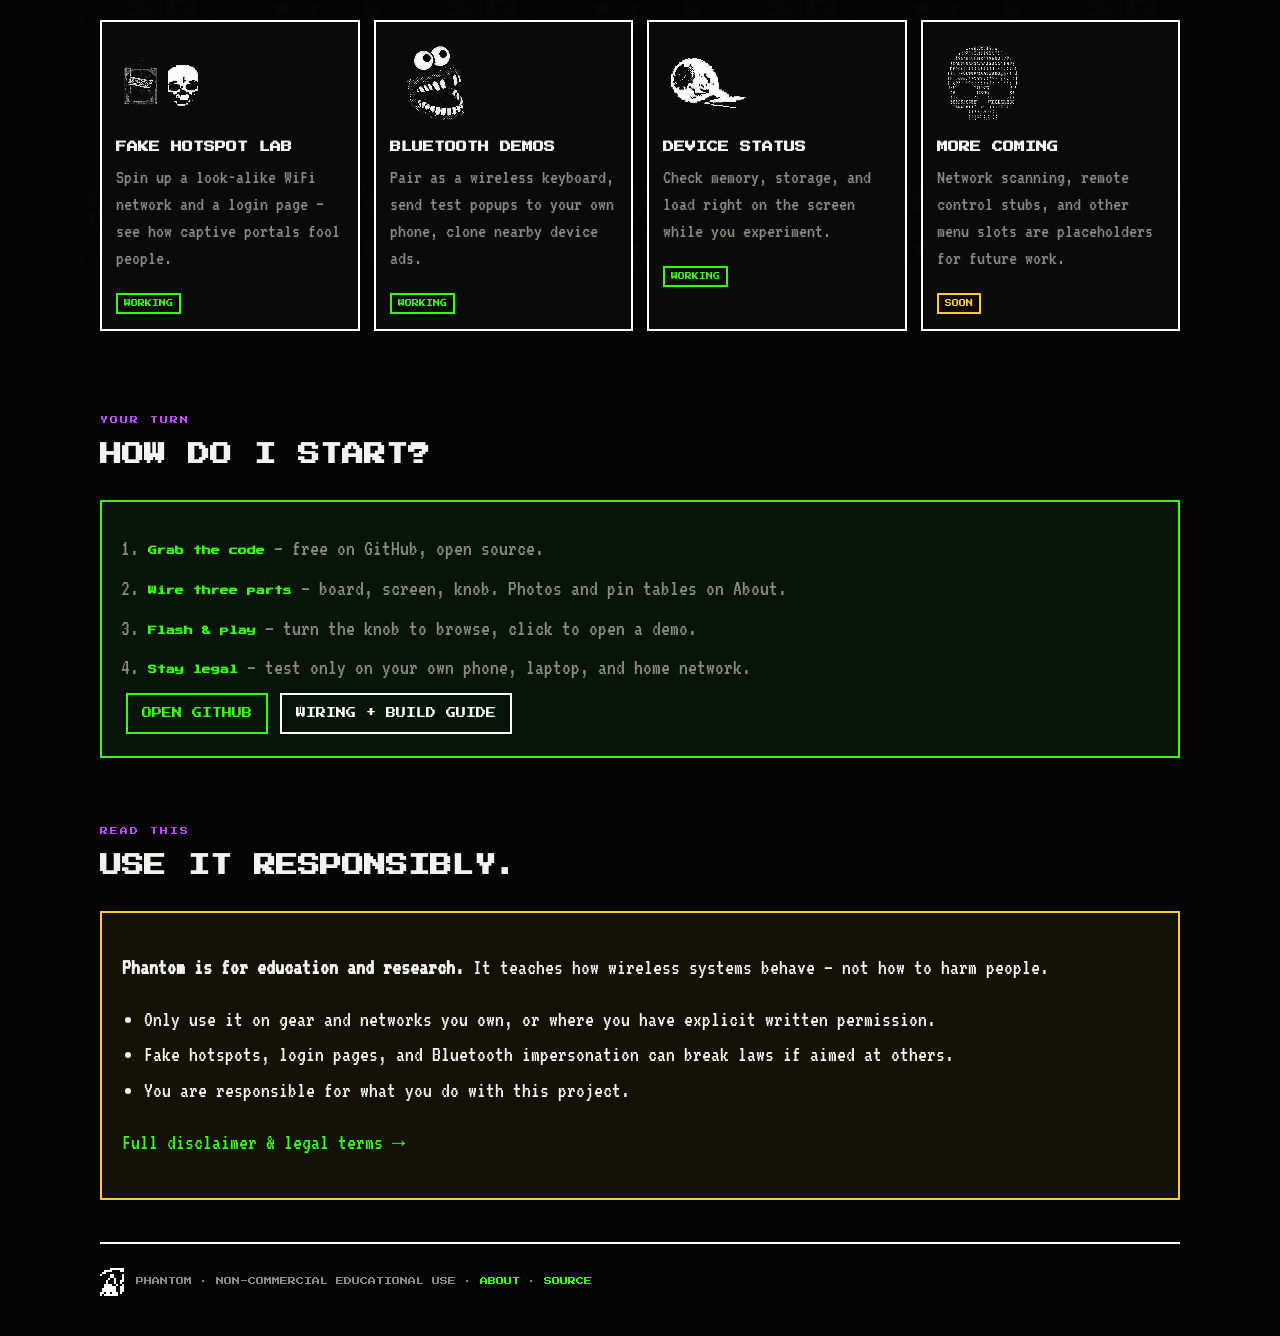
==== commit 129d7fe5: "Update documentation and enhance user navigation - Revised README.md to provide a clearer overview a" ====
--- a/docs/index.html
+++ b/docs/index.html
@@ -3,10 +3,10 @@
 <head>
   <meta charset="utf-8">
   <meta name="viewport" content="width=device-width, initial-scale=1">
-  <title>PHANTOM — handheld ESP32 node</title>
-  <meta name="description" content="Phantom is an educational ESP32 handheld with a 320×240 TFT and rotary encoder. PlatformIO / ESP-IDF.">
+  <title>PHANTOM — learn wireless security hands-on</title>
+  <meta name="description" content="Phantom is a DIY handheld gadget with a screen and one knob. Build it, flash it, and explore how WiFi and Bluetooth tricks work — safely, on your own gear.">
   <meta property="og:image" content="assets/prototype.jpg">
-  <meta property="og:image:alt" content="Phantom breadboard prototype running Evil Twin menu">
+  <meta property="og:image:alt" content="Phantom breadboard prototype with screen showing the menu">
   <link rel="icon" type="image/png" href="assets/favicon.png">
   <link rel="preconnect" href="https://fonts.googleapis.com">
   <link rel="preconnect" href="https://fonts.gstatic.com" crossorigin>
@@ -23,16 +23,15 @@
   </div>
 
   <header class="top">
-    <a class="brand" href="#top">
+    <a class="brand" href="index.html">
       <img src="assets/icon_evil.png" width="36" height="36" alt="">
       <span>PHANTOM</span>
     </a>
     <nav class="nav">
-      <a href="#features">FEATURES</a>
-      <a href="#device">NODE</a>
-      <a href="#hardware">HW</a>
-      <a href="#arch">ARCH</a>
-      <a href="#build">BUILD</a>
+      <a href="#what">WHAT</a>
+      <a href="#does">DOES</a>
+      <a href="#start">START</a>
+      <a href="about.html">ABOUT</a>
     </nav>
     <a class="gh" href="https://github.com/h3ma209/Phantom" target="_blank" rel="noopener">GITHUB</a>
   </header>
@@ -40,305 +39,137 @@
   <main id="top">
     <section class="hero">
       <div class="hero__copy">
-        <p class="kicker">ESP32-S · ILI9341 · KY-040</p>
-        <h1>HANDHELD<br>PENTEST<br>NODE.</h1>
+        <p class="kicker">DIY · HANDHELD · EDUCATIONAL</p>
+        <h1>LEARN HOW<br>WIRELESS<br>TRICKS WORK.</h1>
         <p class="lede">
-          320×240 TFT. One knob. WiFi evil-twin lab tools, BLE HID, Apple Continuity spam,
-          and advertisement cloning — educational firmware, knob-driven UI.
+          Phantom is a small gadget you build yourself — a screen, a twist knob, and open-source firmware.
+          Explore fake WiFi hotspots, phone pairing demos, and Bluetooth behavior in a lab you control.
         </p>
         <div class="hero__actions">
-          <a class="btn btn--green" href="#build">FLASH IT</a>
-          <a class="btn" href="#disclaimer">READ FIRST</a>
+          <a class="btn btn--green" href="#start">GET STARTED</a>
+          <a class="btn" href="about.html">TECH DETAILS</a>
         </div>
         <ul class="stats">
-          <li><strong>ESP-IDF</strong><span>not Arduino</span></li>
-          <li><strong>320×240</strong><span>RGB565 TFT</span></li>
-          <li><strong>1 KNOB</strong><span>turn + click</span></li>
+          <li><strong>BUILD IT</strong><span>breadboard project</span></li>
+          <li><strong>ONE KNOB</strong><span>turn &amp; click menu</span></li>
+          <li><strong>LAB ONLY</strong><span>your gear, your rules</span></li>
         </ul>
       </div>
       <div class="hero__screen">
-        <div class="tft">
-          <div class="tft__chrome">
-            <span class="tft__dot"></span>
-            <span>ILI9341 · 2.8"</span>
-            <span>320×240</span>
-          </div>
-          <div class="tft__panel">
-            <img src="assets/splash.png" width="320" height="240" alt="Phantom boot splash — tiled reaper">
-            <div class="tft__scan"></div>
-          </div>
-          <p class="tft__cap">BOOT SPLASH · ASSET FROM FIRMWARE</p>
-        </div>
+        <figure class="hero__photo">
+          <img src="assets/prototype.jpg" width="640" height="480" alt="Phantom prototype on a breadboard — small screen, twist knob, and microcontroller">
+          <figcaption>REAL BUILD · SCREEN + KNOB + ESP32 BOARD</figcaption>
+        </figure>
       </div>
     </section>
 
     <section class="warn">
       <img src="assets/icon_deauth.png" width="56" height="56" alt="">
       <p>
-        <strong>LAB USE ONLY.</strong> Own networks. Written permission. Unauthorized access is illegal.
-        Deauth is <em>not</em> implemented. See full disclaimer below.
+        <strong>FOR LEARNING ONLY.</strong> Use on networks and devices you own, or with written permission.
+        Misuse can be illegal. Read the full disclaimer before you build.
       </p>
     </section>
 
-    <section id="features" class="section section--icons">
+    <section id="what" class="section">
       <header class="section__head">
-        <p class="kicker">MENU CATALOG</p>
-        <h2>SEVEN ROOMS.</h2>
-        <p>Same icons the TFT draws. Working tools and placeholders live in one carousel.</p>
+        <p class="kicker">THE IDEA</p>
+        <h2>WHAT IS PHANTOM?</h2>
+        <p>
+          A pocket-sized learning tool for people curious about WiFi and Bluetooth security — not a black-box hacker toy.
+          You wire the parts, flash the firmware, and see how common attack demos actually work under the hood.
+        </p>
       </header>
-      <div class="grid">
-        <article class="card">
-          <img src="assets/icon_recon.png" width="90" height="90" alt="">
-          <h3>RECON</h3>
-          <p>Scan / map targets.</p>
-          <span class="tag tag--soon">SOON</span>
+      <div class="story">
+        <article class="story__block">
+          <h3>WHO IS IT FOR?</h3>
+          <p>Students, makers, and security beginners who want hands-on practice — not slide decks.</p>
         </article>
-        <article class="card">
-          <img src="assets/icon_deauth.png" width="90" height="90" alt="">
-          <h3>DEAUTH</h3>
-          <p>Kick clients off AP.</p>
-          <span class="tag tag--soon">SOON</span>
+        <article class="story__block">
+          <h3>WHAT DO YOU NEED?</h3>
+          <p>A cheap microcontroller board, a small color screen, a rotary knob, jumper wires, and a USB cable. No soldering required for the breadboard build.</p>
         </article>
-        <article class="card">
-          <img src="assets/icon_evil.png" width="90" height="90" alt="">
-          <h3>EVIL TWIN</h3>
-          <p>Clone SSID · fake AP · captive portal · log.</p>
-          <span class="tag tag--ok">WORKING</span>
-        </article>
-        <article class="card">
-          <img src="assets/icon_bt.png" width="90" height="90" alt="">
-          <h3>BT ATTACKS</h3>
-          <p>BLE HID keyboard + Apple Continuity spam.</p>
-          <span class="tag tag--ok">WORKING</span>
-        </article>
-        <article class="card">
-          <img src="assets/icon_remote.png" width="90" height="90" alt="">
-          <h3>REMOTE</h3>
-          <p>Remote ops. HID replay stub.</p>
-          <span class="tag tag--soon">SOON</span>
-        </article>
-        <article class="card">
-          <img src="assets/icon_bt.png" width="90" height="90" alt="">
-          <h3>EVIL BT</h3>
-          <p>Scan named BLE devices. Clone advertisements.</p>
-          <span class="tag tag--ok">WORKING</span>
-        </article>
-        <article class="card">
-          <img src="assets/icon_recon.png" width="90" height="90" alt="">
-          <h3>RESOURCES</h3>
-          <p>Live heap, flash, task stats.</p>
-          <span class="tag tag--ok">WORKING</span>
+        <article class="story__block">
+          <h3>WHAT IS IT NOT?</h3>
+          <p>Not a plug-and-play weapon. Not for public WiFi, strangers' phones, or anything without clear permission.</p>
         </article>
       </div>
     </section>
 
-    <section id="device" class="section section--device">
+    <section id="does" class="section section--icons">
       <header class="section__head">
-        <p class="kicker">ENCODER UI</p>
-        <h2>KNOB WORLD.</h2>
-        <p>Main menu is a centered carousel. Click opens a category. Back is the last row.</p>
+        <p class="kicker">IN PLAIN ENGLISH</p>
+        <h2>WHAT CAN IT DO?</h2>
+        <p>Working demos today, plus room to grow. Full menu names and wiring live on the About page.</p>
       </header>
-      <div class="device">
-        <div class="device__tft">
-          <div class="menu" id="menu">
-            <img class="menu__bg" src="assets/menu_bg.png" alt="">
-            <img class="menu__cursor" id="menu-cursor" src="assets/cursor.png" alt="">
-            <div class="menu__row">
-              <button type="button" class="ghost" id="menu-prev" aria-label="previous">◀</button>
-              <div class="menu__focus">
-                <img id="menu-icon" src="assets/icon_evil.png" width="90" height="90" alt="">
-                <p id="menu-title">EVIL TWIN</p>
-                <p id="menu-sub">Rogue AP tools</p>
-              </div>
-              <button type="button" class="ghost" id="menu-next" aria-label="next">▶</button>
-            </div>
-            <p class="menu__hint">TURN = MOVE · CLICK = SELECT</p>
-          </div>
-        </div>
-        <aside class="device__meta">
-          <h3>CONTROLS</h3>
-          <ul class="kv">
-            <li><span>ROTATE</span><span>move selection</span></li>
-            <li><span>CLICK</span><span>open / toggle</span></li>
-            <li><span>BACK</span><span>last submenu row</span></li>
-          </ul>
-          <h3>EVIL TWIN FLOW</h3>
-          <ol class="steps">
-            <li>Clone AP — scan, pick SSID</li>
-            <li>Captive Portal — IQ / Komar / MyKomar / Cap</li>
-            <li>Fake AP — open AP + DNS hijack</li>
-            <li>Portal Log — view captures on device</li>
-          </ol>
-          <p class="note">Portal IP <code>172.217.28.1</code>. BLE pauses when WiFi scan or AP starts.</p>
-        </aside>
+      <div class="grid grid--landing">
+        <article class="card card--plain">
+          <img src="assets/icon_evil.png" width="90" height="90" alt="">
+          <h3>FAKE HOTSPOT LAB</h3>
+          <p>Spin up a look-alike WiFi network and a login page — see how captive portals fool people.</p>
+          <span class="tag tag--ok">WORKING</span>
+        </article>
+        <article class="card card--plain">
+          <img src="assets/icon_bt.png" width="90" height="90" alt="">
+          <h3>BLUETOOTH DEMOS</h3>
+          <p>Pair as a wireless keyboard, send test popups to your own phone, clone nearby device ads.</p>
+          <span class="tag tag--ok">WORKING</span>
+        </article>
+        <article class="card card--plain">
+          <img src="assets/icon_recon.png" width="90" height="90" alt="">
+          <h3>DEVICE STATUS</h3>
+          <p>Check memory, storage, and load right on the screen while you experiment.</p>
+          <span class="tag tag--ok">WORKING</span>
+        </article>
+        <article class="card card--plain">
+          <img src="assets/icon_deauth.png" width="90" height="90" alt="">
+          <h3>MORE COMING</h3>
+          <p>Network scanning, remote control stubs, and other menu slots are placeholders for future work.</p>
+          <span class="tag tag--soon">SOON</span>
+        </article>
       </div>
     </section>
 
-    <section id="hardware" class="section">
+    <section id="start" class="section section--cta">
       <header class="section__head">
-        <p class="kicker">BOM + WIRING</p>
-        <h2>THREE PARTS.</h2>
+        <p class="kicker">YOUR TURN</p>
+        <h2>HOW DO I START?</h2>
       </header>
-      <div class="parts">
-        <article class="part">
-          <h3>ESP32-S</h3>
-          <p>NodeMCU v1.1. USB power. BLE + WiFi on 2.4 GHz.</p>
-        </article>
-        <article class="part">
-          <h3>2.8" TFT</h3>
-          <p>ILI9341 v1.2. SPI. 240×320 panel, landscape UI.</p>
-        </article>
-        <article class="part">
-          <h3>KY-040</h3>
-          <p>Rotary encoder. Turn = navigate. Click = select.</p>
-        </article>
-      </div>
-
-      <div class="tables">
-        <div>
-          <h3>TFT SPI</h3>
-          <table>
-            <thead><tr><th>TFT</th><th>BOARD</th><th>GPIO</th></tr></thead>
-            <tbody>
-              <tr><td>VCC</td><td>3V3</td><td>—</td></tr>
-              <tr><td>GND</td><td>GND</td><td>—</td></tr>
-              <tr><td>CS</td><td>P15</td><td>15</td></tr>
-              <tr><td>RESET</td><td>P4</td><td>4</td></tr>
-              <tr><td>DC / RS</td><td>P2</td><td>2</td></tr>
-              <tr><td>SDI</td><td>P23</td><td>23</td></tr>
-              <tr><td>SCK</td><td>P18</td><td>18</td></tr>
-              <tr><td>LED</td><td>3V3</td><td>—</td></tr>
-            </tbody>
-          </table>
+      <div class="steps-card">
+        <ol class="steps steps--big">
+          <li><strong>Grab the code</strong> — free on GitHub, open source.</li>
+          <li><strong>Wire three parts</strong> — board, screen, knob. Photos and pin tables on About.</li>
+          <li><strong>Flash &amp; play</strong> — turn the knob to browse, click to open a demo.</li>
+          <li><strong>Stay legal</strong> — test only on your own phone, laptop, and home network.</li>
+        </ol>
+        <div class="cta-row">
+          <a class="btn btn--green" href="https://github.com/h3ma209/Phantom" target="_blank" rel="noopener">OPEN GITHUB</a>
+          <a class="btn" href="about.html">WIRING + BUILD GUIDE</a>
         </div>
-        <div>
-          <h3>ENCODER</h3>
-          <table>
-            <thead><tr><th>PIN</th><th>BOARD</th><th>GPIO</th></tr></thead>
-            <tbody>
-              <tr><td>CLK</td><td>P25</td><td>25</td></tr>
-              <tr><td>DT</td><td>P26</td><td>26</td></tr>
-              <tr><td>SW</td><td>P27</td><td>27</td></tr>
-              <tr><td>+</td><td>3V3</td><td>—</td></tr>
-              <tr><td>GND</td><td>GND</td><td>—</td></tr>
-            </tbody>
-          </table>
-        </div>
-      </div>
-
-      <figure class="build-photo">
-        <button type="button" class="shot shot--wide" data-full="assets/prototype.jpg">
-          <img src="assets/prototype.jpg" alt="Phantom breadboard prototype — ESP32, ILI9341 TFT, KY-040 encoder, Evil Twin menu">
-        </button>
-        <figcaption>PROTOTYPE · BREADBOARD BUILD</figcaption>
-      </figure>
-
-      <div class="shots">
-        <figure>
-          <button type="button" class="shot" data-full="assets/pinout.jpg">
-            <img src="assets/pinout.jpg" alt="ESP32-WROOM-32D physical pinout">
-          </button>
-          <figcaption>BOARD PINOUT</figcaption>
-        </figure>
-        <figure>
-          <button type="button" class="shot" data-full="phantom_schematic.png">
-            <img src="phantom_schematic.png" alt="Phantom wiring schematic">
-          </button>
-          <figcaption>WIRING SCHEMATIC</figcaption>
-        </figure>
-      </div>
-      <p class="note">DC on GPIO2 is a boot strap pin. Hold BOOT, tap EN if upload says <code>Invalid head of packet</code>. Wire TFT LED to 3V3.</p>
-    </section>
-
-    <section id="arch" class="section">
-      <header class="section__head">
-        <p class="kicker">SOFTWARE MAP</p>
-        <h2>ONE LOOP.</h2>
-        <p><code>app_main</code> → LCD + encoder → splash → glitch-out → <code>menu_nav_run()</code>.</p>
-      </header>
-      <div class="diagrams">
-        <figure class="arch">
-          <div class="diagram">
-            <img src="phantom_boot_flow.svg" alt="Boot path: app_main to hardware init to splash to menu_nav_run">
-          </div>
-          <figcaption>BOOT PATH</figcaption>
-        </figure>
-        <figure class="arch">
-          <div class="diagram">
-            <img src="phantom_module_structure.svg" alt="Module structure: menu_nav_run, UI layer, WiFi manager, NimBLE features">
-          </div>
-          <figcaption>MODULE STRUCTURE</figcaption>
-        </figure>
-        <figure class="arch arch--full">
-          <button type="button" class="shot shot--wide" data-full="phantom_architecture.png">
-            <img src="phantom_architecture.png" alt="Phantom system architecture diagram">
-          </button>
-          <figcaption>FULL ARCHITECTURE · GENERATED FROM ARCHITECTURE.MD</figcaption>
-        </figure>
-      </div>
-      <div class="layout">
-        <div><code>board/</code><span>pin map</span></div>
-        <div><code>display/</code><span>ILI9341 + RGB565 assets</span></div>
-        <div><code>input/</code><span>encoder ISR → queue</span></div>
-        <div><code>ui/</code><span>catalog, screens, nav</span></div>
-        <div><code>wifi/</code><span>scan, AP, DNS, portals</span></div>
-        <div><code>features/</code><span>HID, Apple spam, clone</span></div>
-      </div>
-    </section>
-
-    <section id="build" class="section">
-      <header class="section__head">
-        <p class="kicker">PLATFORMIO</p>
-        <h2>BUILD + FLASH.</h2>
-      </header>
-      <pre class="term"><span class="term__prompt">$</span> pio run
-<span class="term__prompt">$</span> pio run -t upload
-<span class="term__prompt">$</span> pio device monitor</pre>
-      <p class="note">Serial @ 115200. Set <code>upload_port</code> in <code>platformio.ini</code> or pass <code>-upload-port COMx</code>.</p>
-      <div class="gotchas">
-        <article>
-          <h3>UPLOAD FAIL</h3>
-          <p>Close monitor. Hold BOOT → tap EN. Still fail: unplug TFT DC from P2, flash, reconnect. Use a data USB cable.</p>
-        </article>
-        <article>
-          <h3>BLANK SCREEN</h3>
-          <p>Hardwire TFT LED to 3V3. Check MOSI on P23.</p>
-        </article>
-        <article>
-          <h3>BROWNOUT</h3>
-          <p>WiFi scan/AP current spike. Weak USB resets to main menu. Powered hub or 5V on VIN.</p>
-        </article>
       </div>
     </section>
 
     <section id="disclaimer" class="section section--legal">
       <header class="section__head">
         <p class="kicker">READ THIS</p>
-        <h2>DISCLAIMER.</h2>
+        <h2>USE IT RESPONSIBLY.</h2>
       </header>
       <div class="legal">
-        <p><strong>Phantom is an educational and research project.</strong> Embedded development, wireless protocols, defensive security — not harm.</p>
+        <p><strong>Phantom is for education and research.</strong> It teaches how wireless systems behave — not how to harm people.</p>
         <ul>
-          <li>Use only on networks, devices, and accounts you own, or with explicit written permission.</li>
-          <li>You are solely responsible for complying with laws where you live.</li>
-          <li>Unauthorized access, credential interception, impersonation, or harassment may be illegal.</li>
-          <li>Software provided “as is”, no warranty. Authors not liable for misuse.</li>
-          <li>Fake AP, captive portals, BLE clone, and Continuity spam are lab demonstrations.</li>
+          <li>Only use it on gear and networks you own, or where you have explicit written permission.</li>
+          <li>Fake hotspots, login pages, and Bluetooth impersonation can break laws if aimed at others.</li>
+          <li>You are responsible for what you do with this project.</li>
         </ul>
-        <p>If you do not accept these terms, do not use this software.</p>
+        <p><a href="about.html#disclaimer">Full disclaimer &amp; legal terms →</a></p>
       </div>
     </section>
   </main>
 
   <footer class="foot">
     <img src="assets/cursor.png" width="24" height="28" alt="">
-    <p>PHANTOM · NON-COMMERCIAL EDUCATIONAL USE · <a href="https://github.com/h3ma209/Phantom">SOURCE</a></p>
+    <p>PHANTOM · NON-COMMERCIAL EDUCATIONAL USE · <a href="about.html">ABOUT</a> · <a href="https://github.com/h3ma209/Phantom">SOURCE</a></p>
   </footer>
-
-  <dialog id="lightbox" class="lightbox">
-    <img id="lightbox-img" alt="">
-    <form method="dialog"><button type="submit" class="btn">CLOSE</button></form>
-  </dialog>
 
   <script src="js/app.js"></script>
 </body>
--- a/docs/css/style.css
+++ b/docs/css/style.css
@@ -129,6 +129,22 @@
   align-items: center;
   padding: 56px 0 40px;
 }
+.hero--sub { padding-top: 40px; }
+.hero__photo {
+  margin: 0;
+  border: 4px solid #fff;
+  box-shadow: 8px 8px 0 #1a1a1a;
+  background: #000;
+}
+.hero__photo img { width: 100%; display: block; }
+.hero__photo figcaption {
+  font-family: var(--font-pixel);
+  font-size: 7px;
+  color: var(--mute);
+  padding: 8px 10px;
+  margin: 0;
+  border-top: 2px solid #fff;
+}
 .kicker {
   font-family: var(--font-pixel);
   font-size: 8px;
@@ -245,12 +261,15 @@
   gap: 14px;
 }
 .grid .card { grid-column: span 6; }
+.grid--landing .card { grid-column: span 12; min-height: 0; }
 @media (min-width: 720px) {
   .grid .card { grid-column: span 4; }
+  .grid--landing .card { grid-column: span 6; }
 }
 @media (min-width: 960px) {
   .grid .card { grid-column: span 3; }
   .grid .card:nth-child(n+5) { grid-column: span 4; }
+  .grid--landing .card { grid-column: span 3; }
 }
 .card {
   background: var(--panel);
@@ -261,6 +280,35 @@
 .card img { width: 90px; height: 90px; display: block; }
 .card h3 { margin: 12px 0 8px; }
 .card p { margin: 0 0 14px; color: var(--mute); font-size: 20px; }
+.card--plain { min-height: 0; }
+
+.story {
+  display: grid;
+  grid-template-columns: repeat(3, 1fr);
+  gap: 12px;
+}
+.story__block {
+  border: 2px solid #fff;
+  padding: 18px;
+  background: var(--panel);
+}
+.story__block p { color: var(--mute); margin: 10px 0 0; }
+
+.section--cta { padding-bottom: 40px; }
+.steps-card {
+  border: 2px solid var(--green);
+  padding: 22px 24px;
+  background: #071407;
+}
+.steps--big {
+  font-size: 22px;
+  color: var(--ink);
+  margin: 0 0 24px;
+  padding-left: 24px;
+}
+.steps--big li { margin: 10px 0; }
+.steps--big strong { color: var(--green); font-family: var(--font-pixel); font-size: 9px; }
+.cta-row { display: flex; gap: 12px; flex-wrap: wrap; }
 .tag {
   font-family: var(--font-pixel);
   font-size: 7px;
@@ -493,7 +541,7 @@
 
 @media (max-width: 860px) {
   .nav { display: none; }
-  .hero, .device, .tables, .shots, .parts, .gotchas, .layout, .diagrams {
+  .hero, .device, .tables, .shots, .parts, .gotchas, .layout, .diagrams, .story {
     grid-template-columns: 1fr;
   }
   .stats { flex-wrap: wrap; }
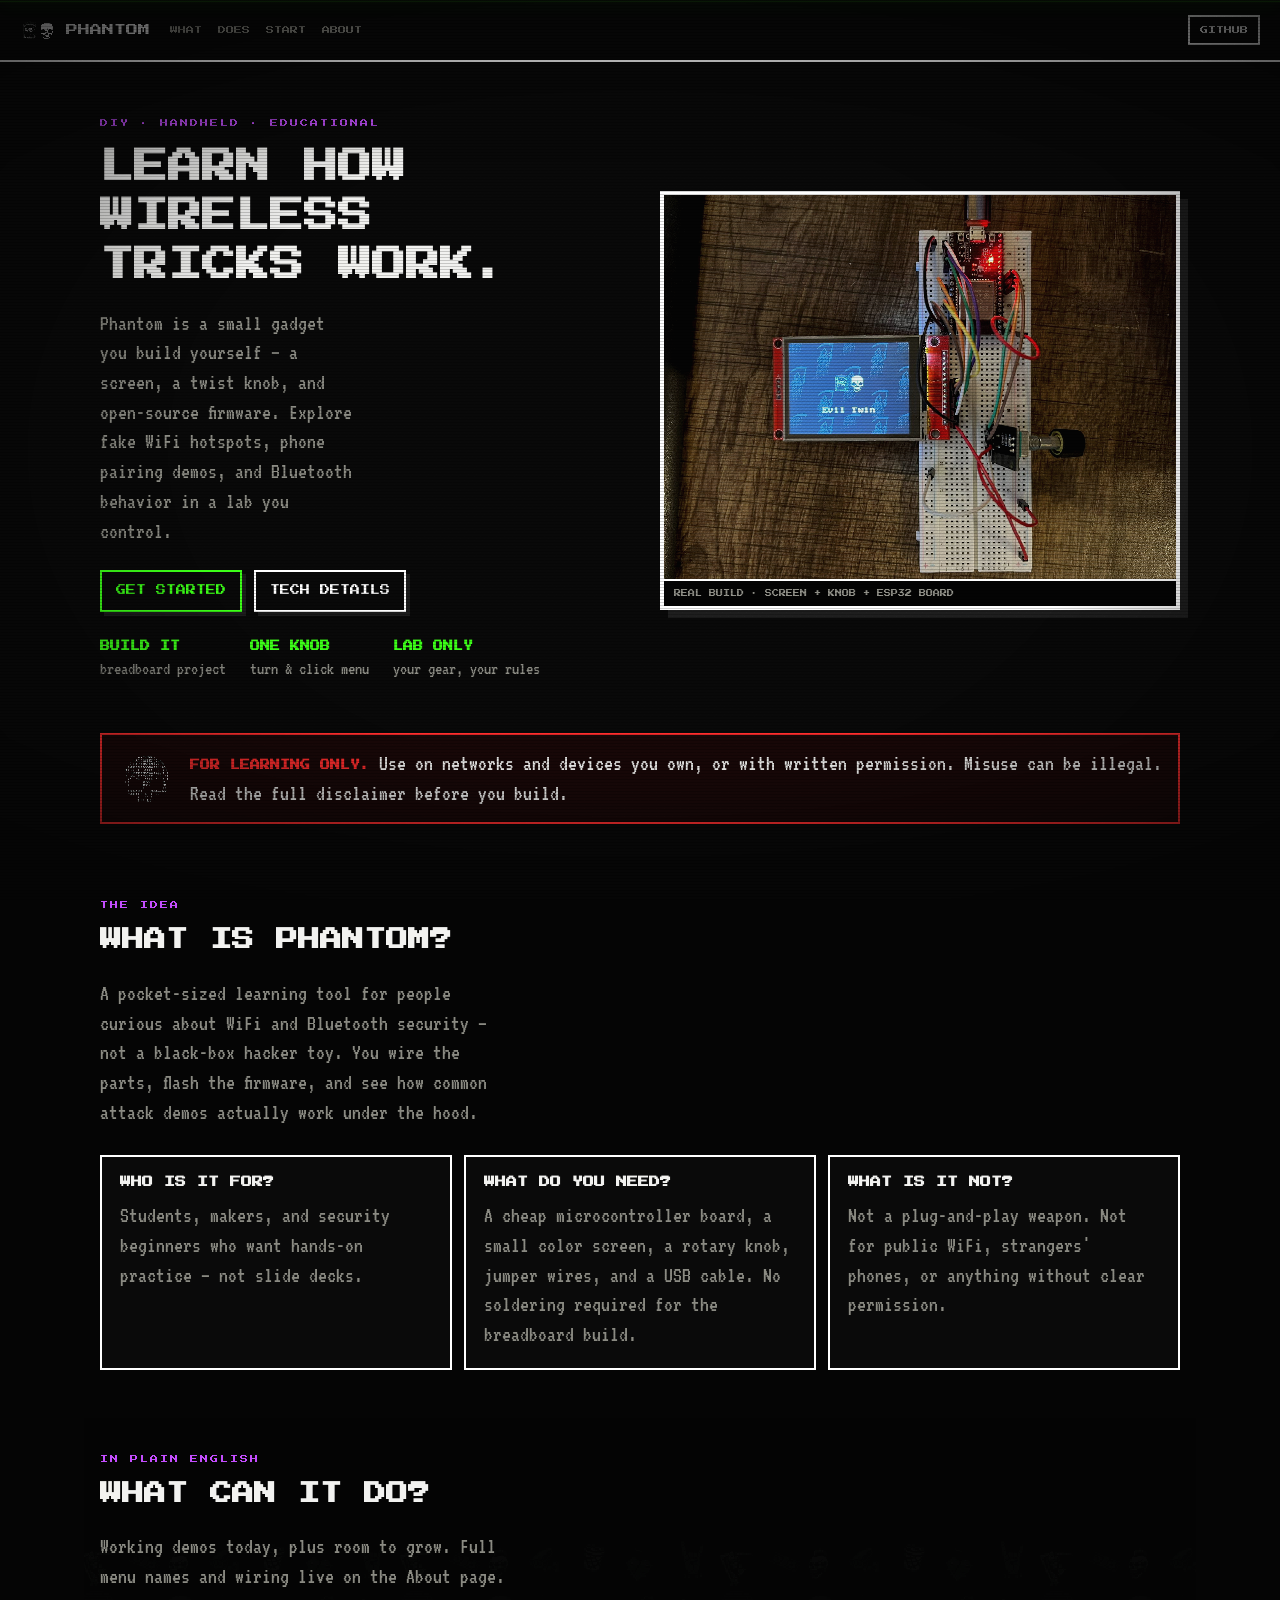
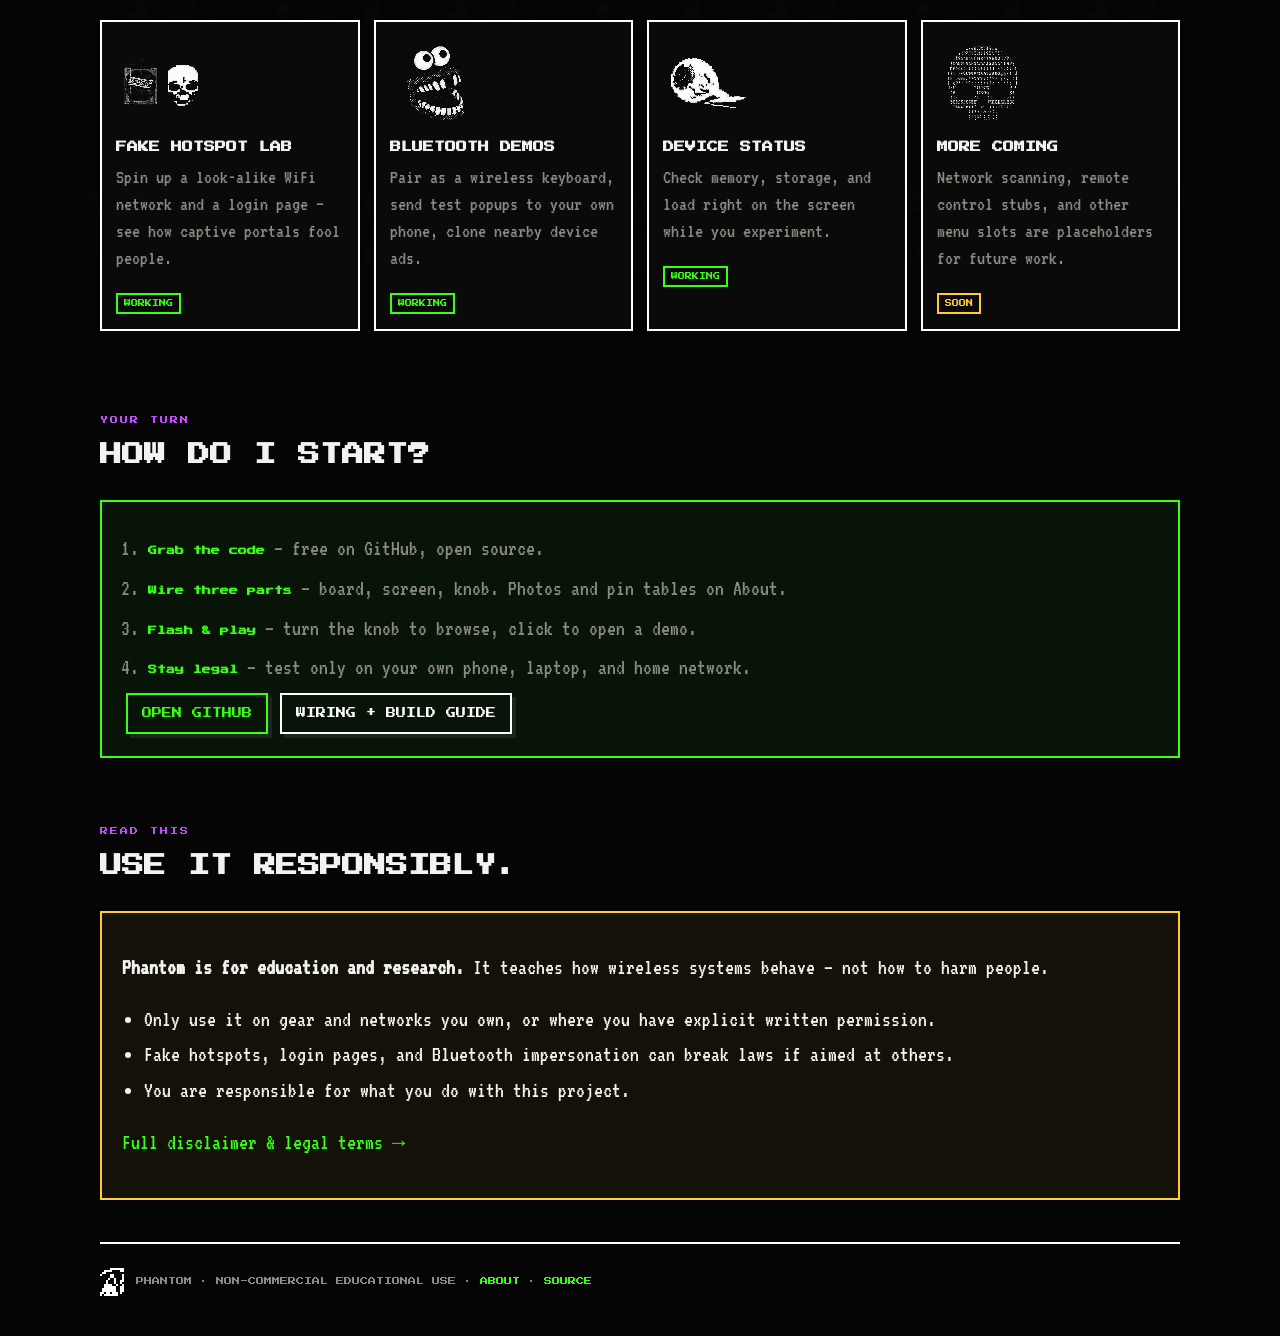
==== commit ecc24907: "Enhance UI elements and improve section reveal animations - Added new visual elements (vignette, dit" ====
--- a/docs/index.html
+++ b/docs/index.html
@@ -14,7 +14,11 @@
   <link rel="stylesheet" href="css/style.css">
 </head>
 <body>
+  <div id="vignette" aria-hidden="true"></div>
+  <div id="dither" aria-hidden="true"></div>
   <div id="scanlines" aria-hidden="true"></div>
+  <div id="scan-beam" aria-hidden="true"></div>
+  <div id="crt-flicker" aria-hidden="true"></div>
   <div id="boot" class="boot" aria-hidden="true">
     <div class="boot__bezel">
       <img id="boot-splash" class="boot__splash" src="assets/splash.png" alt="">
@@ -40,7 +44,7 @@
     <section class="hero">
       <div class="hero__copy">
         <p class="kicker">DIY · HANDHELD · EDUCATIONAL</p>
-        <h1>LEARN HOW<br>WIRELESS<br>TRICKS WORK.</h1>
+        <h1><span class="line">LEARN HOW</span><br><span class="line">WIRELESS</span><br><span class="line">TRICKS WORK.</span></h1>
         <p class="lede">
           Phantom is a small gadget you build yourself — a screen, a twist knob, and open-source firmware.
           Explore fake WiFi hotspots, phone pairing demos, and Bluetooth behavior in a lab you control.
@@ -56,14 +60,14 @@
         </ul>
       </div>
       <div class="hero__screen">
-        <figure class="hero__photo">
+        <figure class="hero__photo dither-img">
           <img src="assets/prototype.jpg" width="640" height="480" alt="Phantom prototype on a breadboard — small screen, twist knob, and microcontroller">
           <figcaption>REAL BUILD · SCREEN + KNOB + ESP32 BOARD</figcaption>
         </figure>
       </div>
     </section>
 
-    <section class="warn">
+    <section class="warn reveal">
       <img src="assets/icon_deauth.png" width="56" height="56" alt="">
       <p>
         <strong>FOR LEARNING ONLY.</strong> Use on networks and devices you own, or with written permission.
@@ -71,7 +75,7 @@
       </p>
     </section>
 
-    <section id="what" class="section">
+    <section id="what" class="section reveal">
       <header class="section__head">
         <p class="kicker">THE IDEA</p>
         <h2>WHAT IS PHANTOM?</h2>
@@ -96,7 +100,7 @@
       </div>
     </section>
 
-    <section id="does" class="section section--icons">
+    <section id="does" class="section section--icons reveal">
       <header class="section__head">
         <p class="kicker">IN PLAIN ENGLISH</p>
         <h2>WHAT CAN IT DO?</h2>
@@ -130,7 +134,7 @@
       </div>
     </section>
 
-    <section id="start" class="section section--cta">
+    <section id="start" class="section section--cta reveal">
       <header class="section__head">
         <p class="kicker">YOUR TURN</p>
         <h2>HOW DO I START?</h2>
@@ -149,7 +153,7 @@
       </div>
     </section>
 
-    <section id="disclaimer" class="section section--legal">
+    <section id="disclaimer" class="section section--legal reveal">
       <header class="section__head">
         <p class="kicker">READ THIS</p>
         <h2>USE IT RESPONSIBLY.</h2>
--- a/docs/css/style.css
+++ b/docs/css/style.css
@@ -12,6 +12,7 @@
   --font-pixel: "Press Start 2P", ui-monospace, monospace;
   --font-body: "VT323", ui-monospace, monospace;
   --max: 1080px;
+  --dither: url("data:image/svg+xml,%3Csvg xmlns='http://www.w3.org/2000/svg' width='8' height='8' shape-rendering='crispEdges'%3E%3Crect width='1' height='1' fill='%23fff' opacity='.22'/%3E%3Crect x='4' y='2' width='1' height='1' fill='%23fff' opacity='.14'/%3E%3Crect x='2' y='4' width='1' height='1' fill='%23fff' opacity='.18'/%3E%3Crect x='6' y='6' width='1' height='1' fill='%23fff' opacity='.12'/%3E%3Crect x='0' y='6' width='1' height='1' fill='%23fff' opacity='.08'/%3E%3Crect x='6' y='0' width='1' height='1' fill='%23fff' opacity='.1'/%3E%3C/svg%3E");
 }
 
 * { box-sizing: border-box; }
@@ -45,6 +46,153 @@
   );
 }
 
+#dither {
+  pointer-events: none;
+  position: fixed;
+  inset: 0;
+  z-index: 76;
+  opacity: 0.28;
+  background: var(--dither);
+  background-size: 8px 8px;
+  mix-blend-mode: soft-light;
+  animation: dither-drift 12s steps(12) infinite;
+}
+
+#vignette {
+  pointer-events: none;
+  position: fixed;
+  inset: 0;
+  z-index: 74;
+  background:
+    radial-gradient(ellipse at center, transparent 52%, rgba(0, 0, 0, 0.62) 100%),
+    linear-gradient(to bottom, rgba(0, 0, 0, 0.35), transparent 18%, transparent 82%, rgba(0, 0, 0, 0.4));
+}
+
+#scan-beam {
+  pointer-events: none;
+  position: fixed;
+  left: 0;
+  right: 0;
+  height: 3px;
+  z-index: 81;
+  background: linear-gradient(to bottom, transparent, rgba(57, 255, 20, 0.08), transparent);
+  box-shadow: 0 0 18px rgba(57, 255, 20, 0.12);
+  animation: scan-beam 7s linear infinite;
+}
+
+#crt-flicker {
+  pointer-events: none;
+  position: fixed;
+  inset: 0;
+  z-index: 77;
+  background: rgba(255, 255, 255, 0.015);
+  animation: crt-flicker 5s steps(5) infinite;
+}
+
+.dither-img {
+  position: relative;
+  overflow: hidden;
+}
+.dither-img > img {
+  filter: contrast(1.12) saturate(0.82) brightness(0.94);
+}
+.dither-img::after {
+  content: "";
+  position: absolute;
+  inset: 0;
+  pointer-events: none;
+  background: var(--dither);
+  background-size: 4px 4px;
+  mix-blend-mode: overlay;
+  opacity: 0.45;
+  animation: dither-drift 10s steps(10) infinite reverse;
+}
+
+.reveal {
+  opacity: 1;
+  transform: none;
+}
+.js .reveal:not(.is-in) {
+  opacity: 0;
+  transform: translateY(14px);
+}
+.js .reveal.is-in {
+  animation: reveal-up 560ms steps(6) forwards;
+}
+.js .reveal.is-in .card,
+.js .reveal.is-in .story__block,
+.js .reveal.is-in .part,
+.js .reveal.is-in .gotchas article {
+  animation: reveal-up 480ms steps(5) both;
+}
+.js .reveal.is-in .card:nth-child(2),
+.js .reveal.is-in .story__block:nth-child(2),
+.js .reveal.is-in .part:nth-child(2),
+.js .reveal.is-in .gotchas article:nth-child(2) { animation-delay: 70ms; }
+.js .reveal.is-in .card:nth-child(3),
+.js .reveal.is-in .story__block:nth-child(3),
+.js .reveal.is-in .part:nth-child(3),
+.js .reveal.is-in .gotchas article:nth-child(3) { animation-delay: 140ms; }
+.js .reveal.is-in .card:nth-child(4) { animation-delay: 210ms; }
+.js .reveal.is-in .card:nth-child(5) { animation-delay: 280ms; }
+.js .reveal.is-in .card:nth-child(6) { animation-delay: 350ms; }
+.js .reveal.is-in .card:nth-child(7) { animation-delay: 420ms; }
+
+body.is-live .hero__copy > * {
+  animation: reveal-up 520ms steps(5) both;
+}
+body.is-live .hero__copy > .kicker { animation-delay: 40ms; }
+body.is-live .hero__copy > h1 { animation-delay: 120ms; }
+body.is-live .hero__copy > .lede { animation-delay: 220ms; }
+body.is-live .hero__copy > .hero__actions { animation-delay: 320ms; }
+body.is-live .hero__copy > .stats { animation-delay: 420ms; }
+body.is-live .hero__screen {
+  animation: reveal-up 640ms steps(6) 180ms both, phosphor-pulse 4s steps(2) 820ms infinite;
+}
+
+@keyframes dither-drift {
+  0% { background-position: 0 0; }
+  100% { background-position: 8px 8px; }
+}
+@keyframes scan-beam {
+  0% { top: -4%; opacity: 0; }
+  8% { opacity: 1; }
+  92% { opacity: 1; }
+  100% { top: 104%; opacity: 0; }
+}
+@keyframes crt-flicker {
+  0%, 100% { opacity: 0.015; }
+  48% { opacity: 0.03; }
+  49% { opacity: 0; }
+  50% { opacity: 0.025; }
+}
+@keyframes reveal-up {
+  from { opacity: 0; transform: translateY(14px); }
+  to { opacity: 1; transform: translateY(0); }
+}
+@keyframes phosphor-pulse {
+  0%, 100% { filter: drop-shadow(0 0 0 transparent); }
+  50% { filter: drop-shadow(0 0 10px rgba(57, 255, 20, 0.18)); }
+}
+@keyframes text-glitch {
+  0% { transform: translate(0); opacity: 1; }
+  33% { transform: translate(-2px, 1px); opacity: 0.75; }
+  66% { transform: translate(2px, -1px); opacity: 0.9; }
+  100% { transform: translate(0); opacity: 1; }
+}
+@keyframes tag-pulse {
+  0%, 100% { opacity: 1; box-shadow: none; }
+  50% { opacity: 0.55; box-shadow: 0 0 8px rgba(255, 204, 51, 0.25); }
+}
+@keyframes pulse-dot {
+  0%, 100% { opacity: 1; box-shadow: 0 0 8px var(--green); }
+  50% { opacity: 0.45; box-shadow: 0 0 2px var(--green); }
+}
+@keyframes scan-roll {
+  0% { background-position: 0 0; }
+  100% { background-position: 0 4px; }
+}
+
 .boot {
   position: fixed;
   inset: 0;
@@ -104,20 +252,25 @@
   font-family: var(--font-pixel);
   font-size: 12px;
 }
-.brand img { width: 36px; height: 36px; }
+.brand img { width: 36px; height: 36px; animation: bob 1.2s steps(2) infinite; }
 .nav { display: flex; gap: 16px; flex: 1; }
 .nav a {
   font-family: var(--font-pixel);
   font-size: 8px;
   color: var(--mute);
-}
-.nav a:hover { color: var(--green); }
+  transition: color 120ms steps(2), text-shadow 120ms steps(2);
+}
+.nav a:hover {
+  color: var(--green);
+  text-shadow: 0 0 8px rgba(57, 255, 20, 0.35);
+}
 .gh {
   font-family: var(--font-pixel);
   font-size: 8px;
   border: 2px solid #fff;
   padding: 8px 10px;
   color: #fff;
+  transition: background 120ms steps(2), color 120ms steps(2), border-color 120ms steps(2);
 }
 .gh:hover { background: var(--green); color: #000; border-color: var(--green); }
 
@@ -154,6 +307,10 @@
 }
 h1, h2, h3 { font-family: var(--font-pixel); line-height: 1.45; margin: 0; }
 h1 { font-size: clamp(22px, 4vw, 34px); }
+h1 span { display: inline-block; }
+h1 .line { animation: text-glitch 6s steps(2) infinite; }
+h1 .line:nth-child(2) { animation-delay: 2s; }
+h1 .line:nth-child(3) { animation-delay: 4s; }
 h2 { font-size: clamp(16px, 3vw, 22px); }
 h3 { font-size: 11px; }
 .lede { color: var(--mute); max-width: 28ch; margin: 18px 0 24px; }
@@ -168,8 +325,11 @@
   background: transparent;
   cursor: pointer;
   display: inline-block;
-}
-.btn:hover { background: #fff; color: #000; }
+  transition: transform 100ms steps(2), background 100ms steps(2), color 100ms steps(2), box-shadow 100ms steps(2);
+  box-shadow: 4px 4px 0 rgba(255, 255, 255, 0.08);
+}
+.btn:hover { background: #fff; color: #000; box-shadow: 2px 2px 0 rgba(255, 255, 255, 0.15); }
+.btn:active { transform: translate(2px, 2px); box-shadow: none; }
 .btn--green { border-color: var(--green); color: var(--green); }
 .btn--green:hover { background: var(--green); color: #000; }
 
@@ -206,8 +366,19 @@
   width: 8px; height: 8px;
   background: var(--green);
   box-shadow: 0 0 8px var(--green);
-}
-.tft__panel { position: relative; background: #000; }
+  animation: pulse-dot 1.6s steps(2) infinite;
+}
+.tft__panel { position: relative; background: #000; overflow: hidden; }
+.tft__panel::after {
+  content: "";
+  position: absolute;
+  inset: 0;
+  pointer-events: none;
+  background: var(--dither);
+  background-size: 4px 4px;
+  mix-blend-mode: overlay;
+  opacity: 0.35;
+}
 .tft__panel img { width: 100%; display: block; }
 .tft__scan {
   position: absolute;
@@ -215,6 +386,7 @@
   background: linear-gradient(to bottom, transparent 50%, rgba(0,255,80,0.06) 51%);
   background-size: 100% 4px;
   pointer-events: none;
+  animation: scan-roll 1.2s linear infinite;
 }
 .tft__cap {
   font-family: var(--font-pixel);
@@ -233,6 +405,11 @@
   padding: 14px 16px;
   margin: 10px auto 48px;
   background: #140404;
+  animation: warn-pulse 3s steps(2) infinite;
+}
+@keyframes warn-pulse {
+  0%, 100% { box-shadow: 0 0 0 rgba(255, 42, 42, 0); }
+  50% { box-shadow: 0 0 14px rgba(255, 42, 42, 0.12); }
 }
 .warn img { width: 56px; height: 56px; flex: none; }
 .warn strong { color: var(--red); font-family: var(--font-pixel); font-size: 10px; }
@@ -276,8 +453,15 @@
   border: 2px solid #fff;
   padding: 16px 14px 14px;
   min-height: 220px;
-}
-.card img { width: 90px; height: 90px; display: block; }
+  transition: transform 120ms steps(2), box-shadow 120ms steps(2), border-color 120ms steps(2);
+}
+.card:hover {
+  transform: translate(-3px, -3px);
+  box-shadow: 6px 6px 0 var(--green-dim);
+  border-color: var(--green);
+}
+.card img { width: 90px; height: 90px; display: block; transition: transform 160ms steps(3); }
+.card:hover img { transform: scale(1.04); }
 .card h3 { margin: 12px 0 8px; }
 .card p { margin: 0 0 14px; color: var(--mute); font-size: 20px; }
 .card--plain { min-height: 0; }
@@ -291,6 +475,11 @@
   border: 2px solid #fff;
   padding: 18px;
   background: var(--panel);
+  transition: transform 120ms steps(2), border-color 120ms steps(2);
+}
+.story__block:hover {
+  transform: translateY(-2px);
+  border-color: var(--purple);
 }
 .story__block p { color: var(--mute); margin: 10px 0 0; }
 
@@ -299,6 +488,10 @@
   border: 2px solid var(--green);
   padding: 22px 24px;
   background: #071407;
+  transition: box-shadow 160ms steps(2);
+}
+.steps-card:hover {
+  box-shadow: 0 0 18px rgba(57, 255, 20, 0.12);
 }
 .steps--big {
   font-size: 22px;
@@ -316,7 +509,7 @@
   border: 2px solid;
 }
 .tag--ok { color: var(--green); border-color: var(--green); }
-.tag--soon { color: var(--amber); border-color: var(--amber); }
+.tag--soon { color: var(--amber); border-color: var(--amber); animation: tag-pulse 1.6s steps(2) infinite; }
 
 .section--device { background: transparent; }
 .device {
@@ -349,7 +542,9 @@
   padding: 36px 12px 12px;
 }
 .menu__focus { text-align: center; }
-.menu__focus img { width: 90px; height: 90px; }
+.menu__focus img { width: 90px; height: 90px; transition: opacity 100ms steps(2); }
+.menu__focus.is-glitch img { animation: glitch 80ms steps(2) 4; }
+.menu__focus.is-glitch #menu-title { animation: text-glitch 80ms steps(2) 4; }
 .menu__focus p { margin: 8px 0 0; }
 #menu-title { font-family: var(--font-pixel); font-size: 10px; }
 #menu-sub { color: var(--mute); }
@@ -406,7 +601,8 @@
   gap: 12px;
   margin-bottom: 28px;
 }
-.part { border: 2px solid #fff; padding: 16px; background: var(--panel); }
+.part { border: 2px solid #fff; padding: 16px; background: var(--panel); transition: transform 120ms steps(2), border-color 120ms steps(2); }
+.part:hover { transform: translateY(-2px); border-color: var(--green); }
 .part p { color: var(--mute); margin: 10px 0 0; }
 
 .tables {
@@ -445,8 +641,27 @@
   border: 2px solid #fff;
   background: #111;
   cursor: zoom-in;
-}
-.shot img { width: 100%; display: block; }
+  position: relative;
+  overflow: hidden;
+  transition: transform 120ms steps(2), box-shadow 120ms steps(2);
+}
+.shot:hover {
+  transform: translate(-2px, -2px);
+  box-shadow: 5px 5px 0 var(--green-dim);
+}
+.shot::after {
+  content: "";
+  position: absolute;
+  inset: 0;
+  pointer-events: none;
+  background: var(--dither);
+  background-size: 4px 4px;
+  mix-blend-mode: overlay;
+  opacity: 0.3;
+  transition: opacity 160ms steps(2);
+}
+.shot:hover::after { opacity: 0.5; }
+.shot img { width: 100%; display: block; filter: contrast(1.08) saturate(0.88); }
 .shot--wide img { background: #f3efe4; }
 .shot--static { cursor: default; }
 
@@ -491,6 +706,17 @@
   overflow-x: auto;
   font-family: var(--font-body);
   font-size: 22px;
+  position: relative;
+}
+.term::after {
+  content: "";
+  position: absolute;
+  inset: 0;
+  pointer-events: none;
+  background: var(--dither);
+  background-size: 4px 4px;
+  mix-blend-mode: soft-light;
+  opacity: 0.2;
 }
 .term__prompt { color: #fff; }
 .gotchas {
@@ -537,6 +763,8 @@
     transition: none !important;
   }
   .boot { display: none; }
+  .reveal { opacity: 1; transform: none; }
+  #dither, #scan-beam, #crt-flicker { display: none; }
 }
 
 @media (max-width: 860px) {
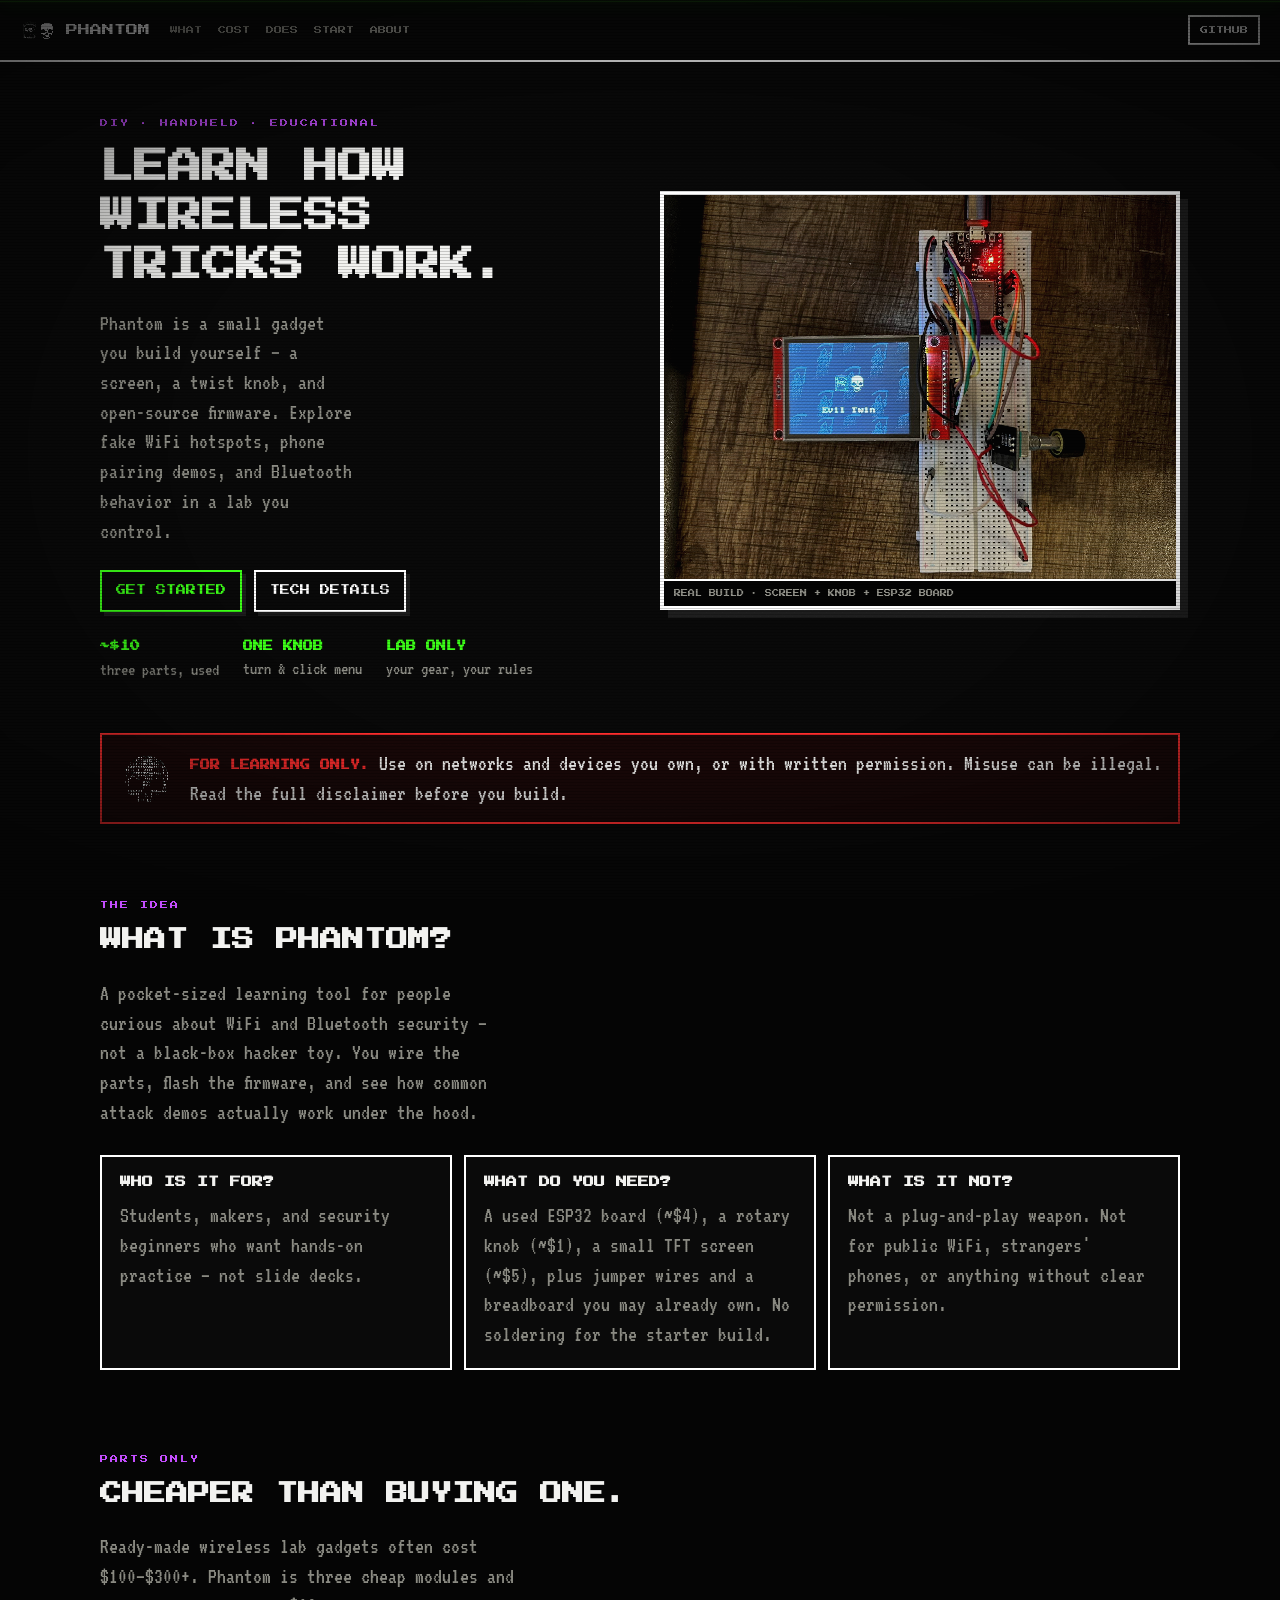
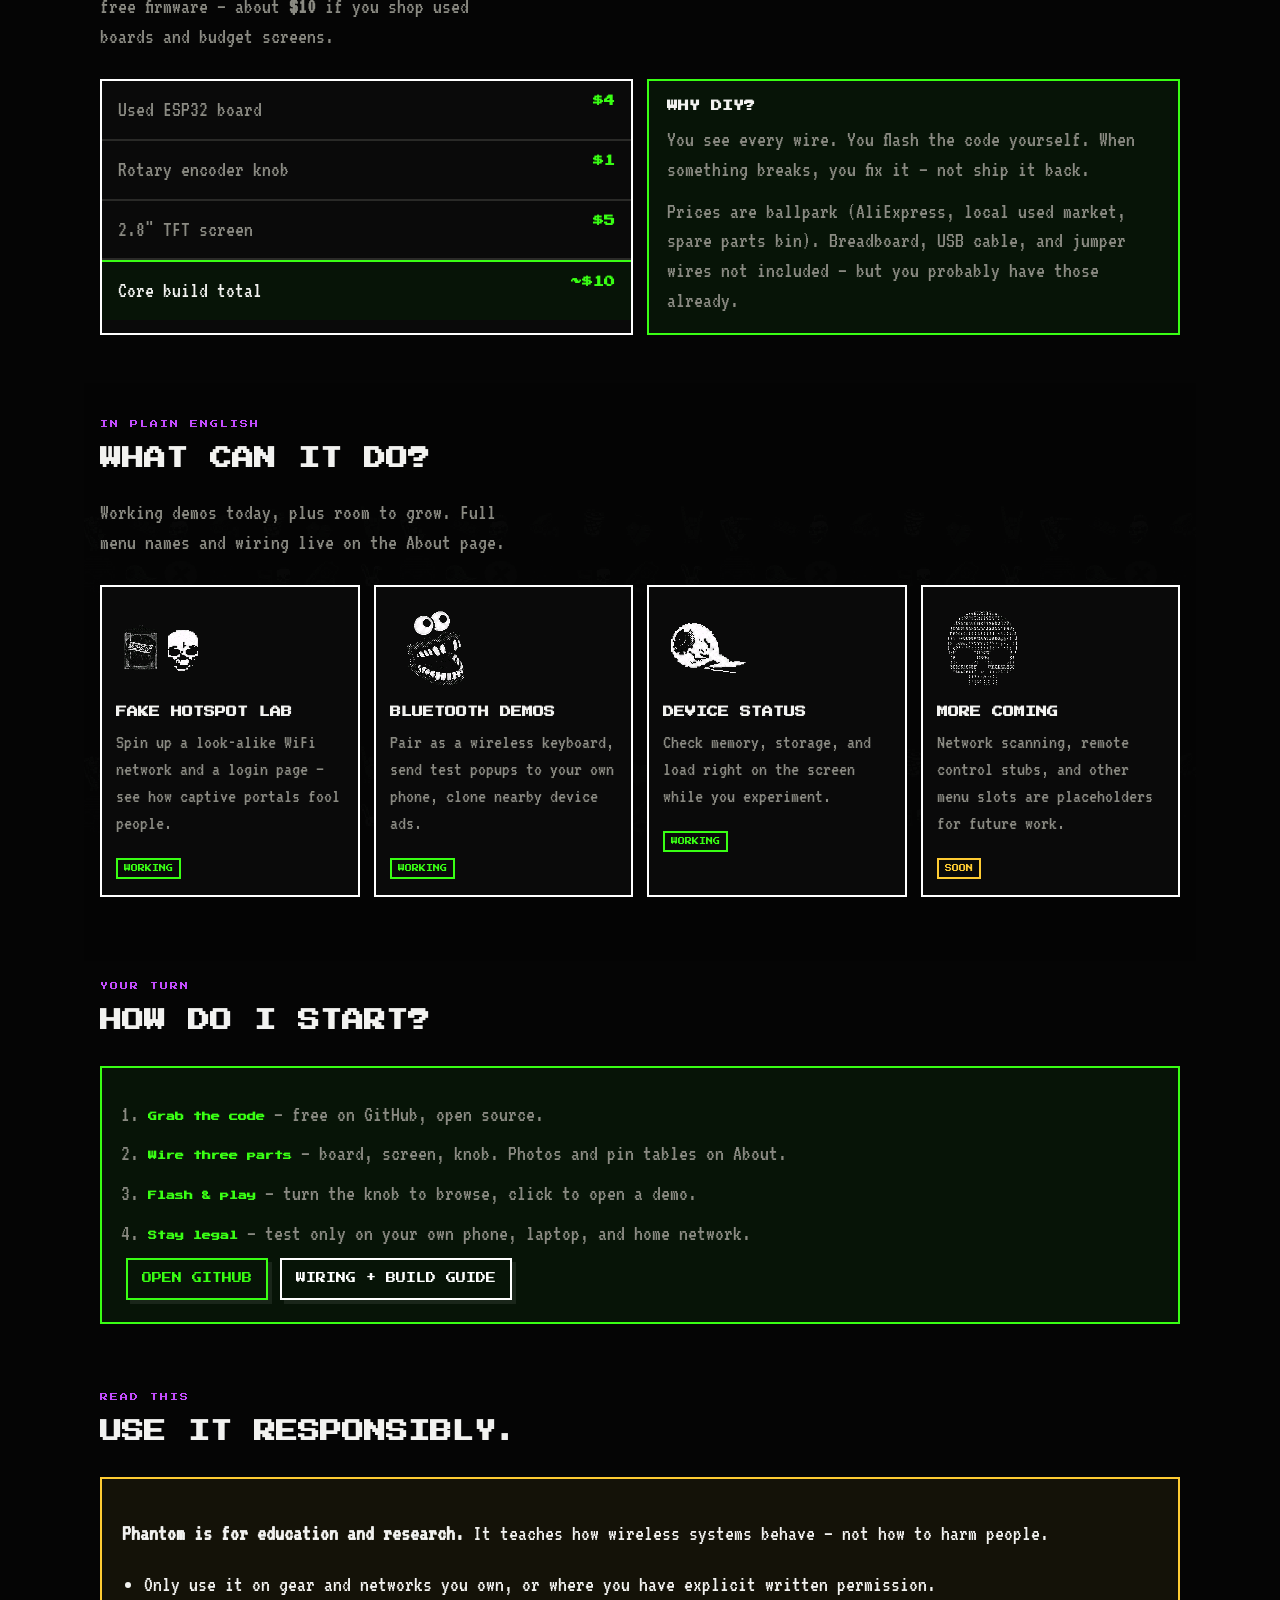
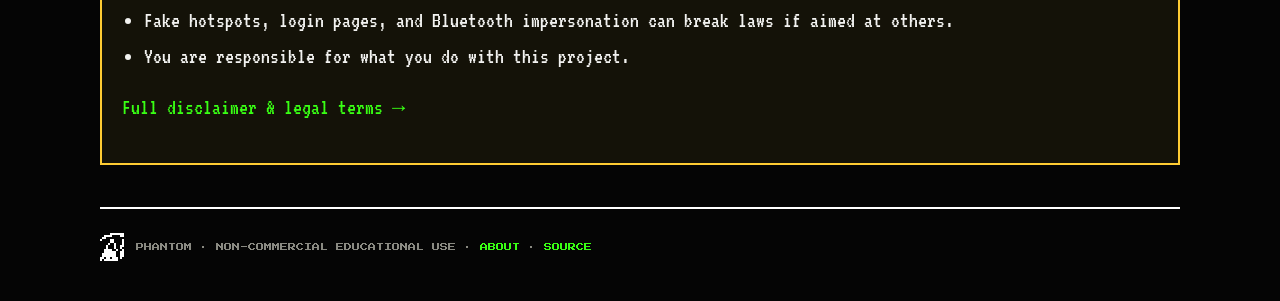
==== commit 6273010a: "Update documentation to include cost breakdown and enhance clarity - Revised README.md and about.htm" ====
--- a/docs/index.html
+++ b/docs/index.html
@@ -33,6 +33,7 @@
     </a>
     <nav class="nav">
       <a href="#what">WHAT</a>
+      <a href="#cost">COST</a>
       <a href="#does">DOES</a>
       <a href="#start">START</a>
       <a href="about.html">ABOUT</a>
@@ -54,7 +55,7 @@
           <a class="btn" href="about.html">TECH DETAILS</a>
         </div>
         <ul class="stats">
-          <li><strong>BUILD IT</strong><span>breadboard project</span></li>
+          <li><strong>~$10</strong><span>three parts, used</span></li>
           <li><strong>ONE KNOB</strong><span>turn &amp; click menu</span></li>
           <li><strong>LAB ONLY</strong><span>your gear, your rules</span></li>
         </ul>
@@ -91,12 +92,36 @@
         </article>
         <article class="story__block">
           <h3>WHAT DO YOU NEED?</h3>
-          <p>A cheap microcontroller board, a small color screen, a rotary knob, jumper wires, and a USB cable. No soldering required for the breadboard build.</p>
+          <p>A used ESP32 board (~$4), a rotary knob (~$1), a small TFT screen (~$5), plus jumper wires and a breadboard you may already own. No soldering for the starter build.</p>
         </article>
         <article class="story__block">
           <h3>WHAT IS IT NOT?</h3>
           <p>Not a plug-and-play weapon. Not for public WiFi, strangers' phones, or anything without clear permission.</p>
         </article>
+      </div>
+    </section>
+
+    <section id="cost" class="section reveal">
+      <header class="section__head">
+        <p class="kicker">PARTS ONLY</p>
+        <h2>CHEAPER THAN BUYING ONE.</h2>
+        <p>
+          Ready-made wireless lab gadgets often cost $100–$300+. Phantom is three cheap modules and free firmware —
+          about <strong>$10</strong> if you shop used boards and budget screens.
+        </p>
+      </header>
+      <div class="cost">
+        <ul class="cost__list">
+          <li><span>Used ESP32 board</span><strong>$4</strong></li>
+          <li><span>Rotary encoder knob</span><strong>$1</strong></li>
+          <li><span>2.8" TFT screen</span><strong>$5</strong></li>
+          <li class="cost__total"><span>Core build total</span><strong>~$10</strong></li>
+        </ul>
+        <aside class="cost__note">
+          <h3>WHY DIY?</h3>
+          <p>You see every wire. You flash the code yourself. When something breaks, you fix it — not ship it back.</p>
+          <p class="note">Prices are ballpark (AliExpress, local used market, spare parts bin). Breadboard, USB cable, and jumper wires not included — but you probably have those already.</p>
+        </aside>
       </div>
     </section>
 
--- a/docs/css/style.css
+++ b/docs/css/style.css
@@ -502,6 +502,56 @@
 .steps--big li { margin: 10px 0; }
 .steps--big strong { color: var(--green); font-family: var(--font-pixel); font-size: 9px; }
 .cta-row { display: flex; gap: 12px; flex-wrap: wrap; }
+
+.cost {
+  display: grid;
+  grid-template-columns: 1fr 1fr;
+  gap: 14px;
+  align-items: stretch;
+}
+.cost__list {
+  list-style: none;
+  margin: 0;
+  padding: 0;
+  border: 2px solid #fff;
+  background: var(--panel);
+}
+.cost__list li {
+  display: flex;
+  justify-content: space-between;
+  gap: 16px;
+  padding: 14px 16px;
+  border-bottom: 2px solid var(--line);
+}
+.cost__list li:last-child { border-bottom: 0; }
+.cost__list span { color: var(--mute); }
+.cost__list strong {
+  font-family: var(--font-pixel);
+  font-size: 11px;
+  color: var(--green);
+  white-space: nowrap;
+}
+.cost__total {
+  background: #071407;
+  border-top: 2px solid var(--green) !important;
+}
+.cost__total span { color: var(--ink); }
+.cost__note {
+  border: 2px solid var(--green);
+  padding: 18px;
+  background: #071407;
+}
+.cost__note h3 { margin-bottom: 10px; }
+.cost__note p { margin: 0 0 12px; color: var(--mute); }
+.cost__note p:last-child { margin-bottom: 0; }
+.price { color: var(--green); font-family: var(--font-pixel); font-size: 9px; }
+.cost-banner {
+  border: 2px solid var(--green);
+  padding: 12px 14px;
+  background: #071407;
+  margin-bottom: 28px;
+}
+.cost-banner strong { color: var(--green); font-family: var(--font-pixel); font-size: 9px; }
 .tag {
   font-family: var(--font-pixel);
   font-size: 7px;
@@ -769,7 +819,7 @@
 
 @media (max-width: 860px) {
   .nav { display: none; }
-  .hero, .device, .tables, .shots, .parts, .gotchas, .layout, .diagrams, .story {
+  .hero, .device, .tables, .shots, .parts, .gotchas, .layout, .diagrams, .story, .cost {
     grid-template-columns: 1fr;
   }
   .stats { flex-wrap: wrap; }
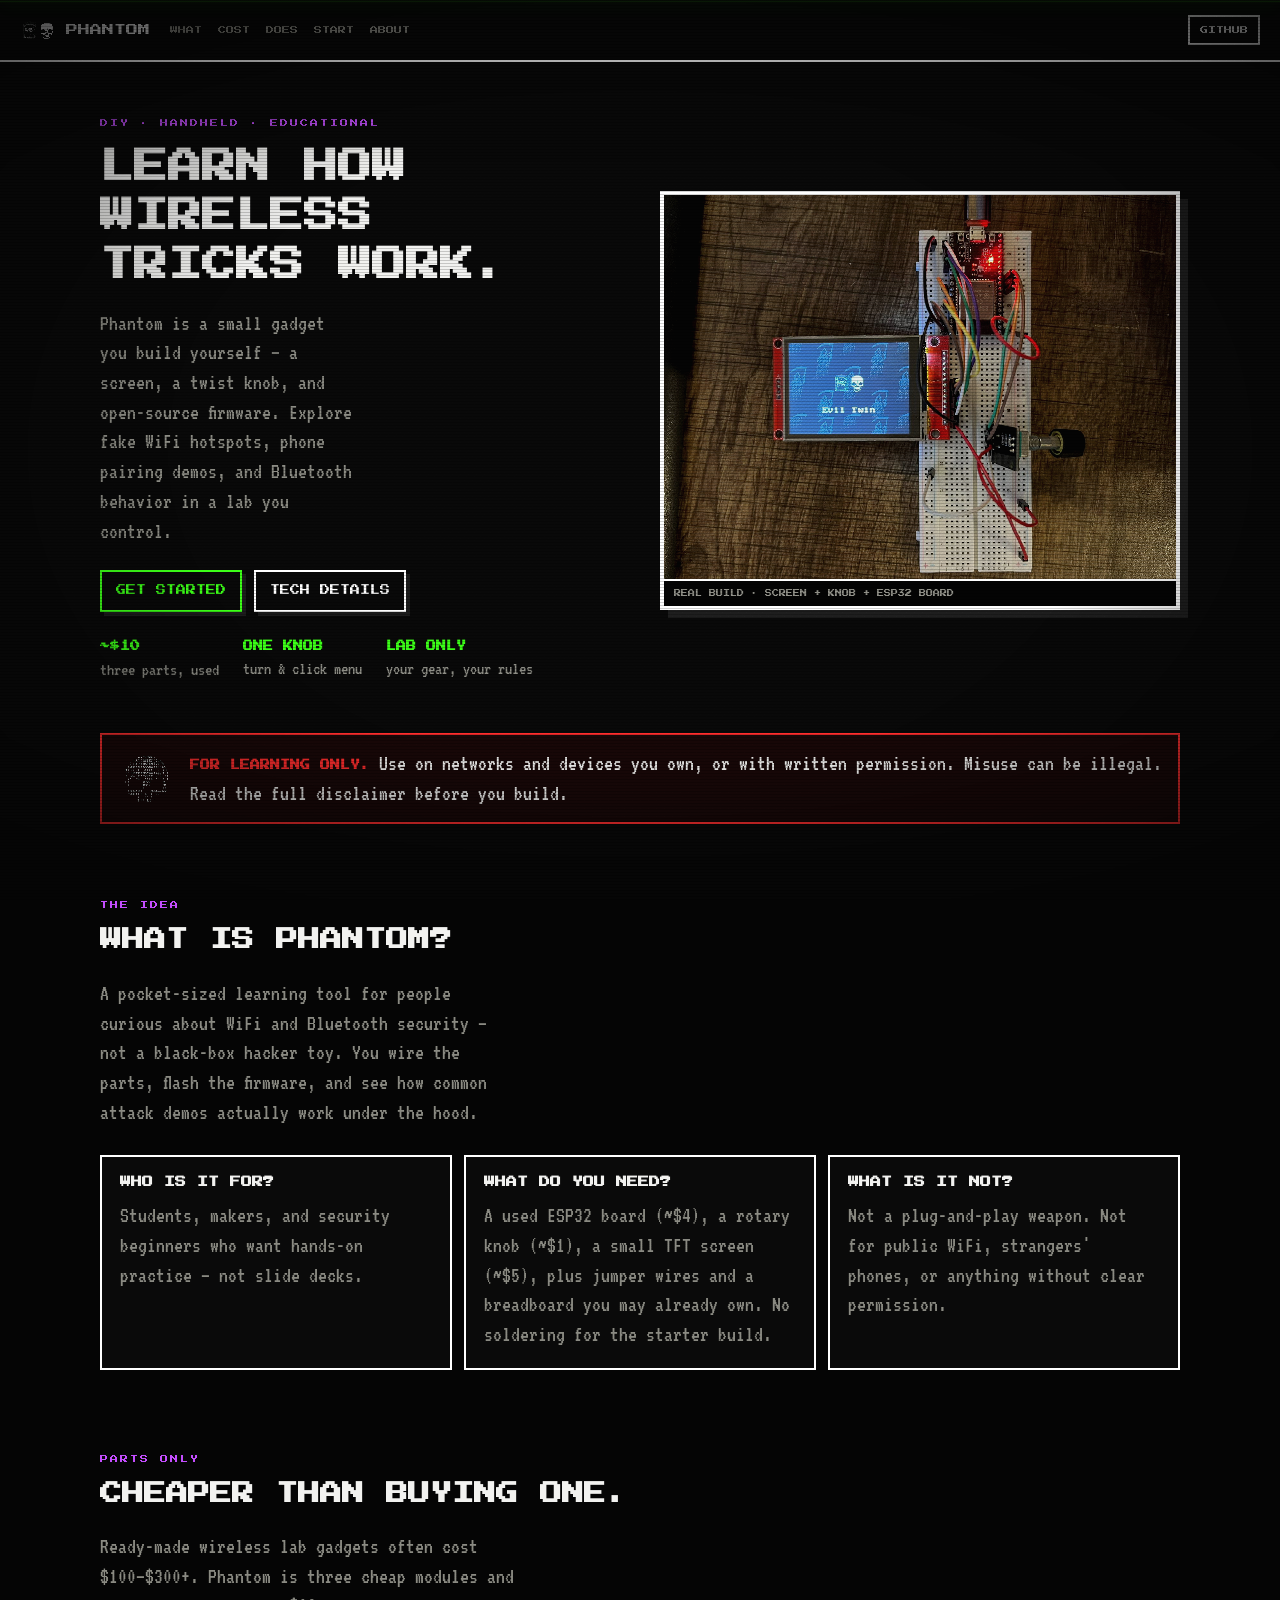
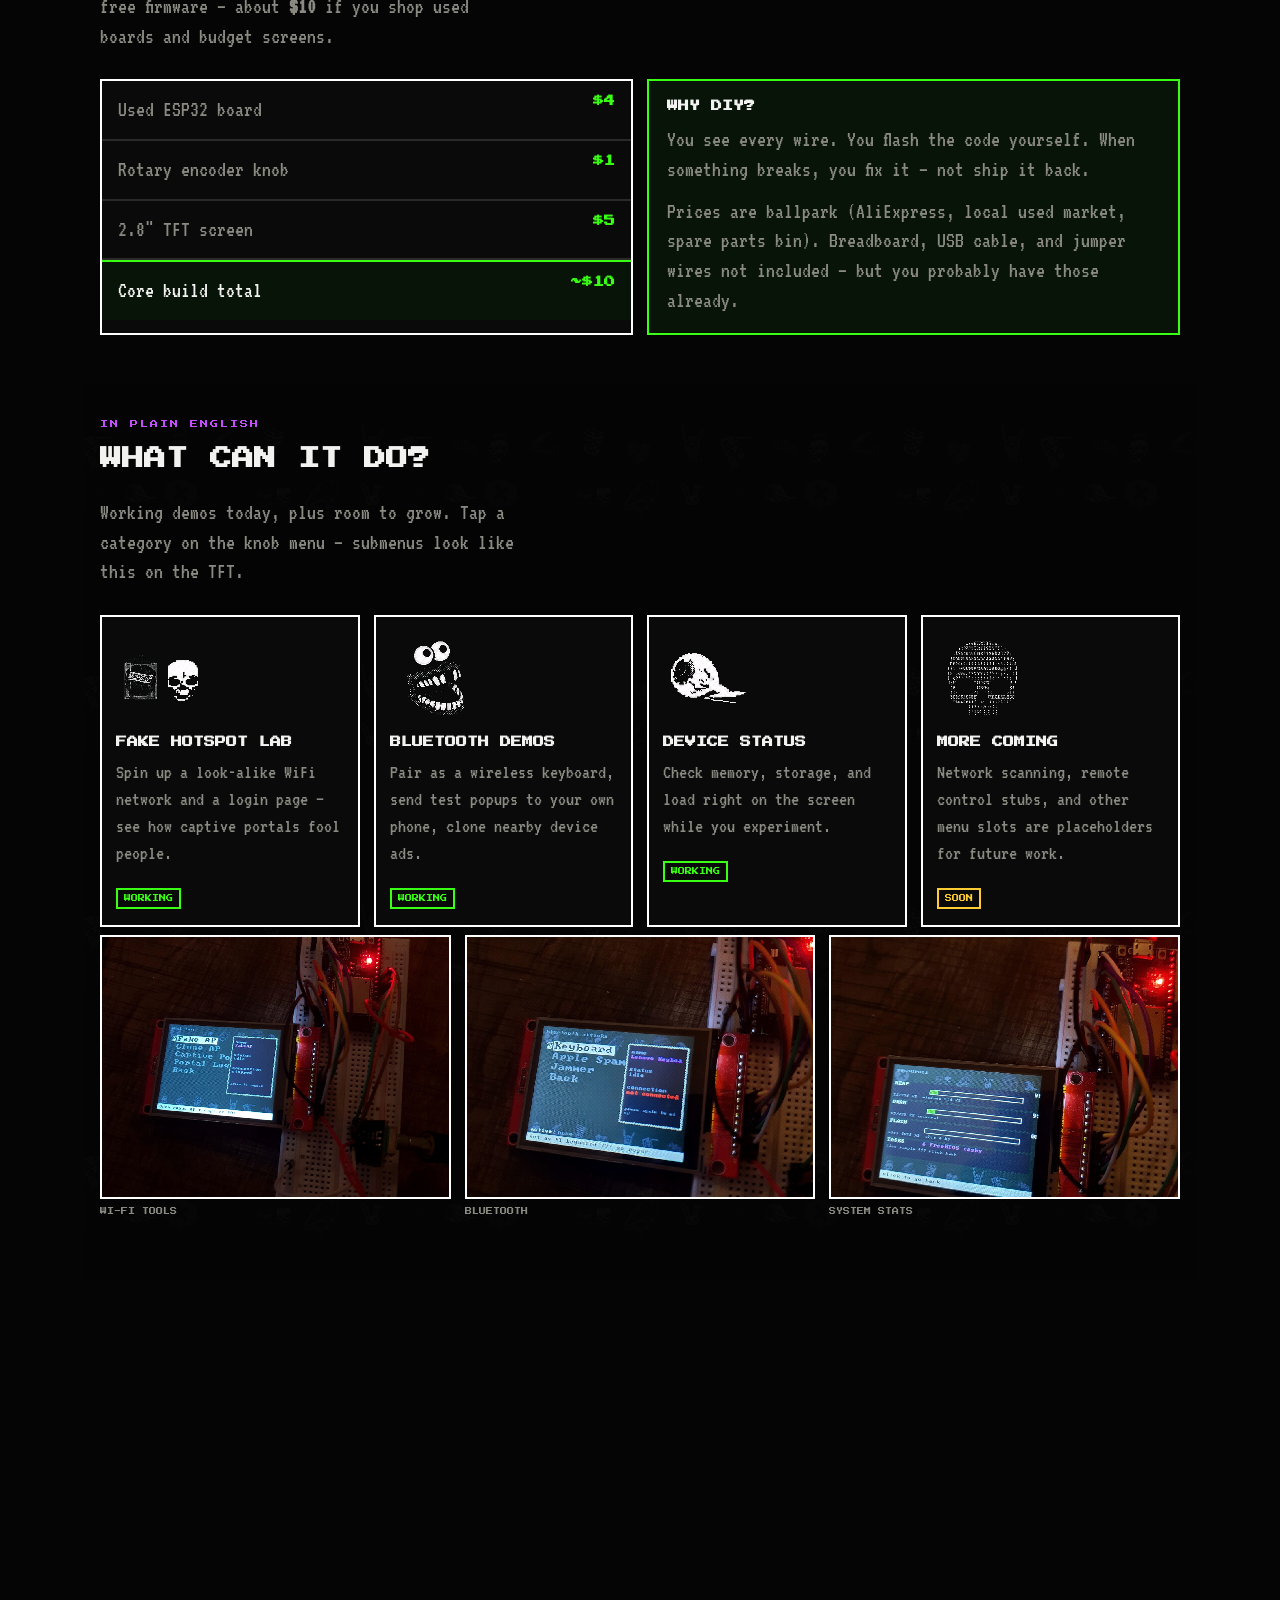
==== commit 386201aa: "Add submenus and enhance documentation visuals - Introduced new submenu sections in about.html and i" ====
--- a/docs/index.html
+++ b/docs/index.html
@@ -129,7 +129,7 @@
       <header class="section__head">
         <p class="kicker">IN PLAIN ENGLISH</p>
         <h2>WHAT CAN IT DO?</h2>
-        <p>Working demos today, plus room to grow. Full menu names and wiring live on the About page.</p>
+        <p>Working demos today, plus room to grow. Tap a category on the knob menu — submenus look like this on the TFT.</p>
       </header>
       <div class="grid grid--landing">
         <article class="card card--plain">
@@ -156,6 +156,27 @@
           <p>Network scanning, remote control stubs, and other menu slots are placeholders for future work.</p>
           <span class="tag tag--soon">SOON</span>
         </article>
+      </div>
+
+      <div class="submenus submenus--landing">
+        <figure>
+          <button type="button" class="shot" data-full="assets/submenu_wifi.jpg">
+            <img src="assets/submenu_wifi.jpg" alt="WiFi tools submenu on the handheld screen">
+          </button>
+          <figcaption>WI-FI TOOLS</figcaption>
+        </figure>
+        <figure>
+          <button type="button" class="shot" data-full="assets/submenu_ble.jpg">
+            <img src="assets/submenu_ble.jpg" alt="Bluetooth demos submenu on the handheld screen">
+          </button>
+          <figcaption>BLUETOOTH</figcaption>
+        </figure>
+        <figure>
+          <button type="button" class="shot" data-full="assets/submenu_resources.jpg">
+            <img src="assets/submenu_resources.jpg" alt="System stats submenu on the handheld screen">
+          </button>
+          <figcaption>SYSTEM STATS</figcaption>
+        </figure>
       </div>
     </section>
 
@@ -200,6 +221,11 @@
     <p>PHANTOM · NON-COMMERCIAL EDUCATIONAL USE · <a href="about.html">ABOUT</a> · <a href="https://github.com/h3ma209/Phantom">SOURCE</a></p>
   </footer>
 
+  <dialog id="lightbox" class="lightbox">
+    <img id="lightbox-img" alt="">
+    <form method="dialog"><button type="submit" class="btn">CLOSE</button></form>
+  </dialog>
+
   <script src="js/app.js"></script>
 </body>
 </html>
--- a/docs/css/style.css
+++ b/docs/css/style.css
@@ -672,6 +672,19 @@
 
 .build-photo { margin-bottom: 14px; }
 
+.submenus {
+  display: grid;
+  grid-template-columns: repeat(3, 1fr);
+  gap: 14px;
+  margin-top: 28px;
+}
+.submenus--landing { margin-top: 8px; }
+.submenus .shot img {
+  aspect-ratio: 320 / 240;
+  object-fit: cover;
+  background: #000;
+}
+
 .shots {
   display: grid;
   grid-template-columns: 0.7fr 1.3fr;
@@ -819,7 +832,7 @@
 
 @media (max-width: 860px) {
   .nav { display: none; }
-  .hero, .device, .tables, .shots, .parts, .gotchas, .layout, .diagrams, .story, .cost {
+  .hero, .device, .tables, .shots, .parts, .gotchas, .layout, .diagrams, .story, .cost, .submenus {
     grid-template-columns: 1fr;
   }
   .stats { flex-wrap: wrap; }
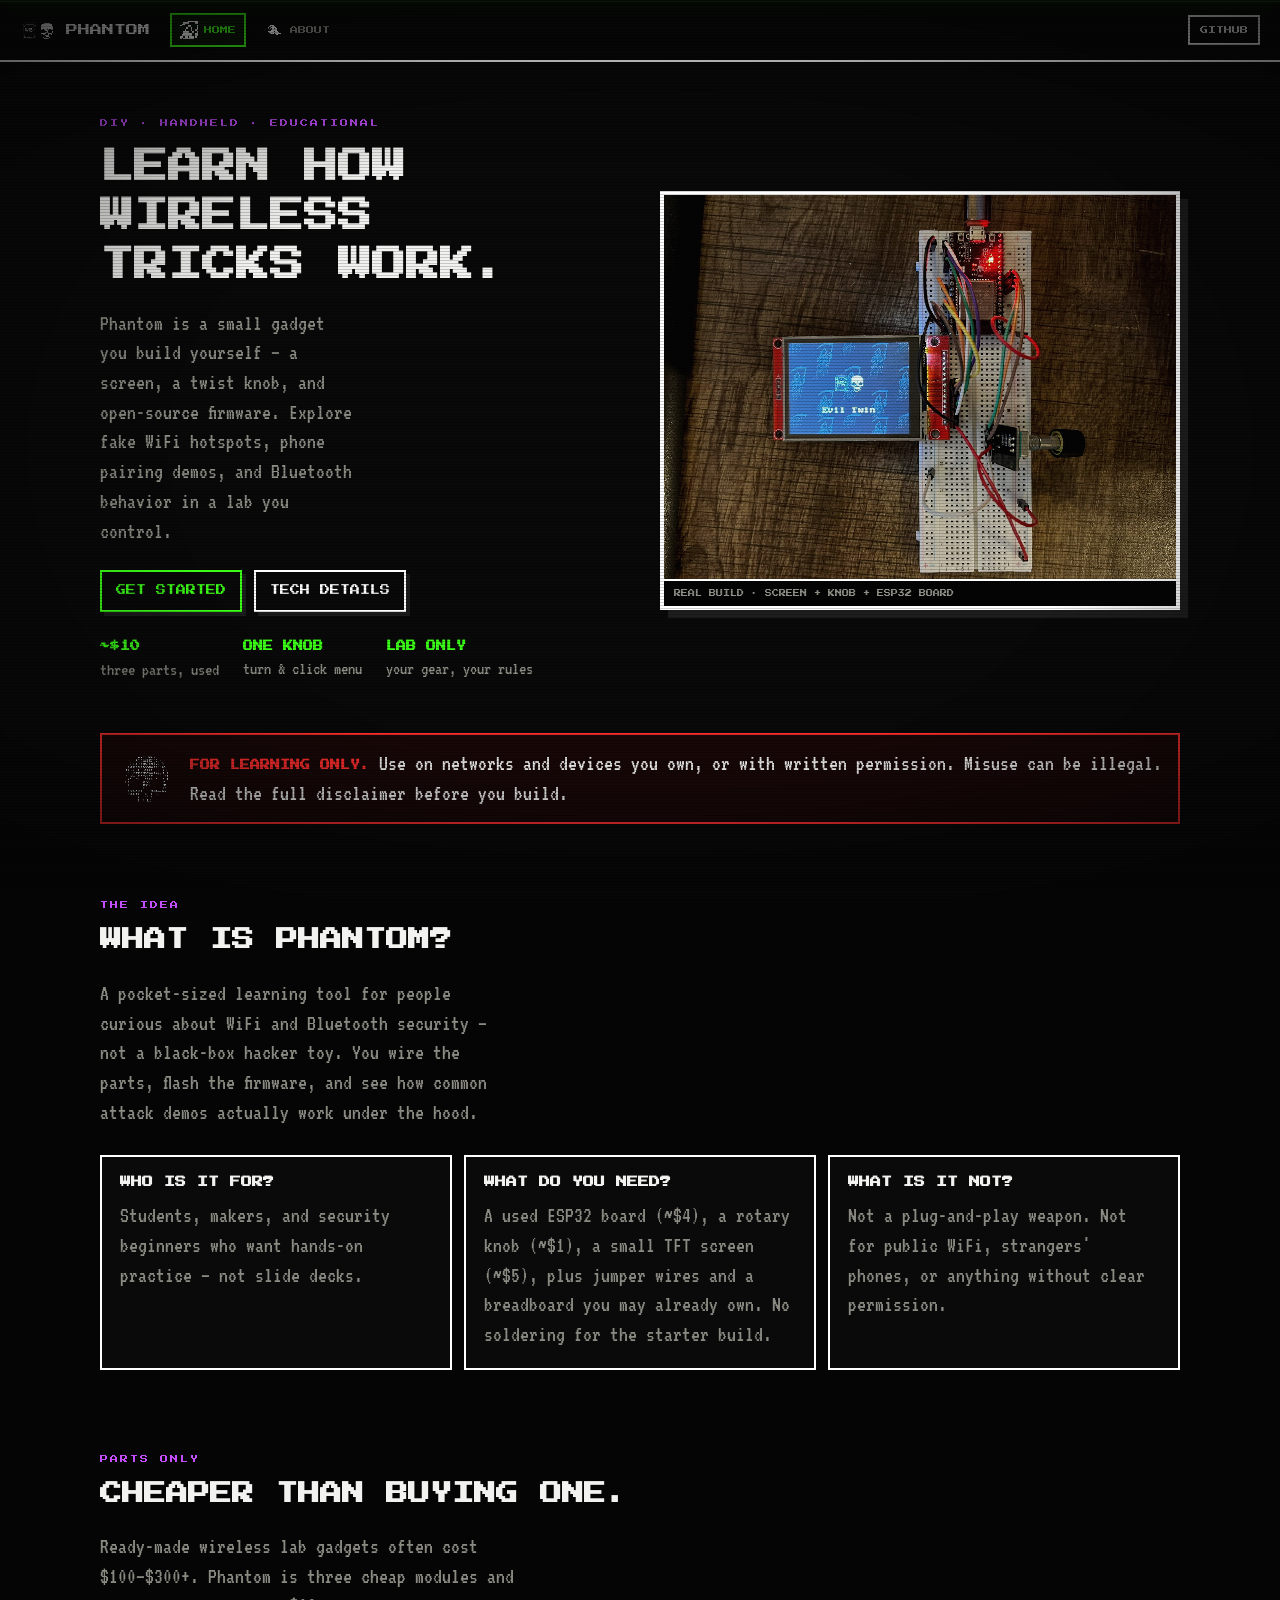
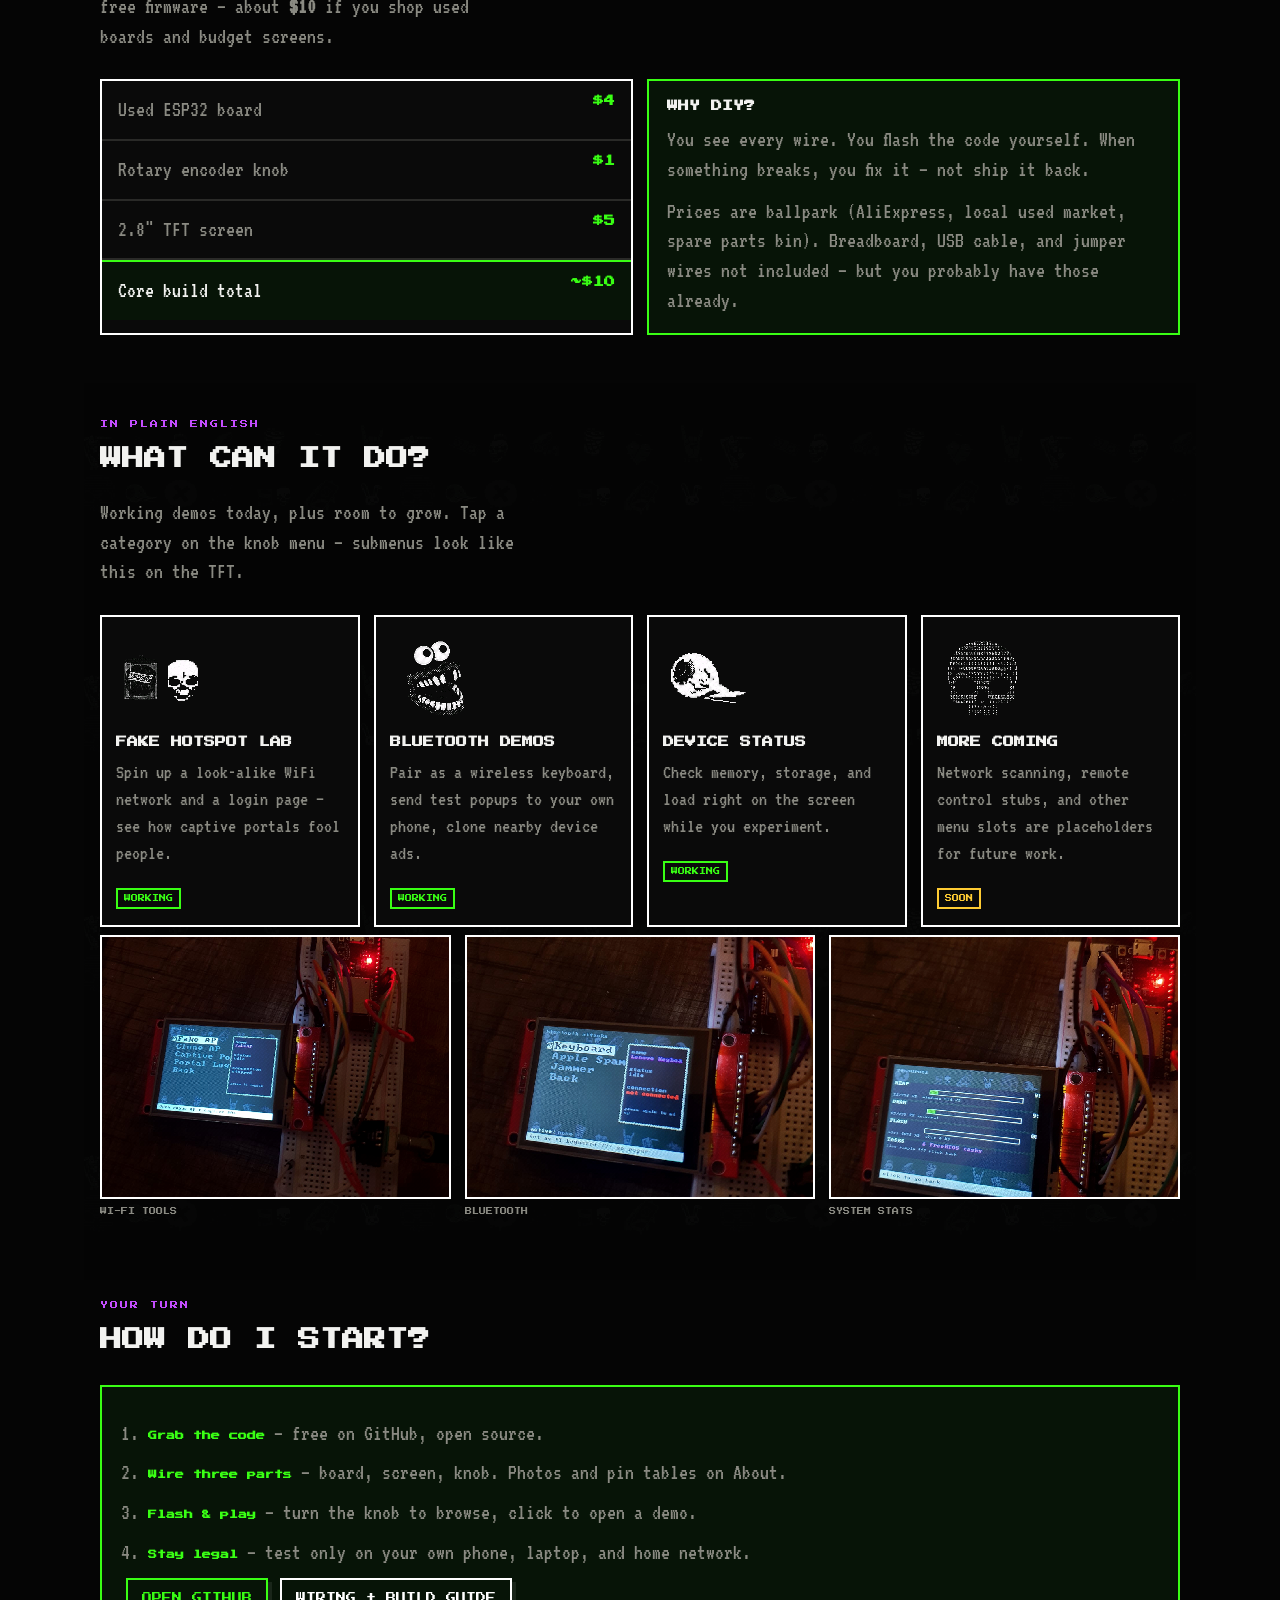
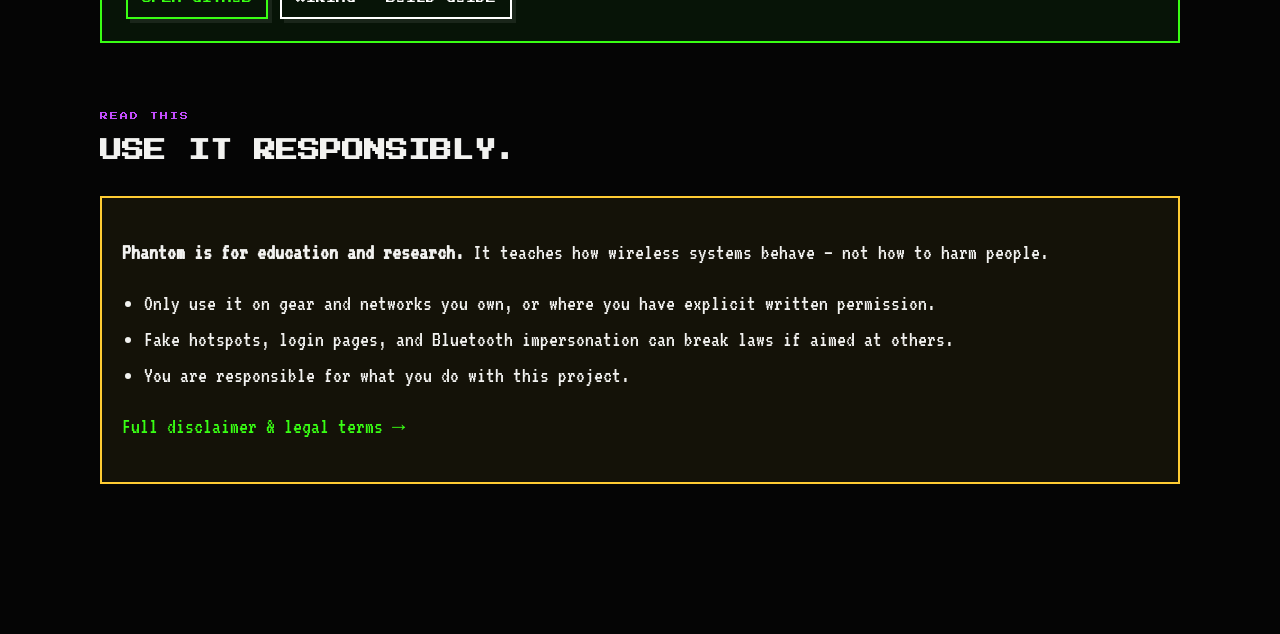
==== commit 9c38d2c8: "Refactor navigation links and enhance styling in documentation - Updated about.html and index.html t" ====
--- a/docs/index.html
+++ b/docs/index.html
@@ -32,11 +32,14 @@
       <span>PHANTOM</span>
     </a>
     <nav class="nav">
-      <a href="#what">WHAT</a>
-      <a href="#cost">COST</a>
-      <a href="#does">DOES</a>
-      <a href="#start">START</a>
-      <a href="about.html">ABOUT</a>
+      <a class="nav__link is-active" href="index.html">
+        <img src="assets/cursor.png" width="18" height="21" alt="">
+        <span>HOME</span>
+      </a>
+      <a class="nav__link" href="about.html">
+        <img src="assets/icon_recon.png" width="18" height="18" alt="">
+        <span>ABOUT</span>
+      </a>
     </nav>
     <a class="gh" href="https://github.com/h3ma209/Phantom" target="_blank" rel="noopener">GITHUB</a>
   </header>
--- a/docs/css/style.css
+++ b/docs/css/style.css
@@ -253,16 +253,31 @@
   font-size: 12px;
 }
 .brand img { width: 36px; height: 36px; animation: bob 1.2s steps(2) infinite; }
-.nav { display: flex; gap: 16px; flex: 1; }
-.nav a {
+.nav { display: flex; gap: 10px; flex: 1; }
+.nav__link {
+  display: inline-flex;
+  align-items: center;
+  gap: 6px;
   font-family: var(--font-pixel);
   font-size: 8px;
   color: var(--mute);
-  transition: color 120ms steps(2), text-shadow 120ms steps(2);
-}
-.nav a:hover {
+  padding: 6px 8px;
+  border: 2px solid transparent;
+  transition: color 120ms steps(2), text-shadow 120ms steps(2), border-color 120ms steps(2), background 120ms steps(2);
+}
+.nav__link img {
+  width: 18px;
+  height: 18px;
+  flex: none;
+}
+.nav__link:hover {
   color: var(--green);
   text-shadow: 0 0 8px rgba(57, 255, 20, 0.35);
+}
+.nav__link.is-active {
+  color: var(--green);
+  border-color: var(--green);
+  background: rgba(57, 255, 20, 0.06);
 }
 .gh {
   font-family: var(--font-pixel);
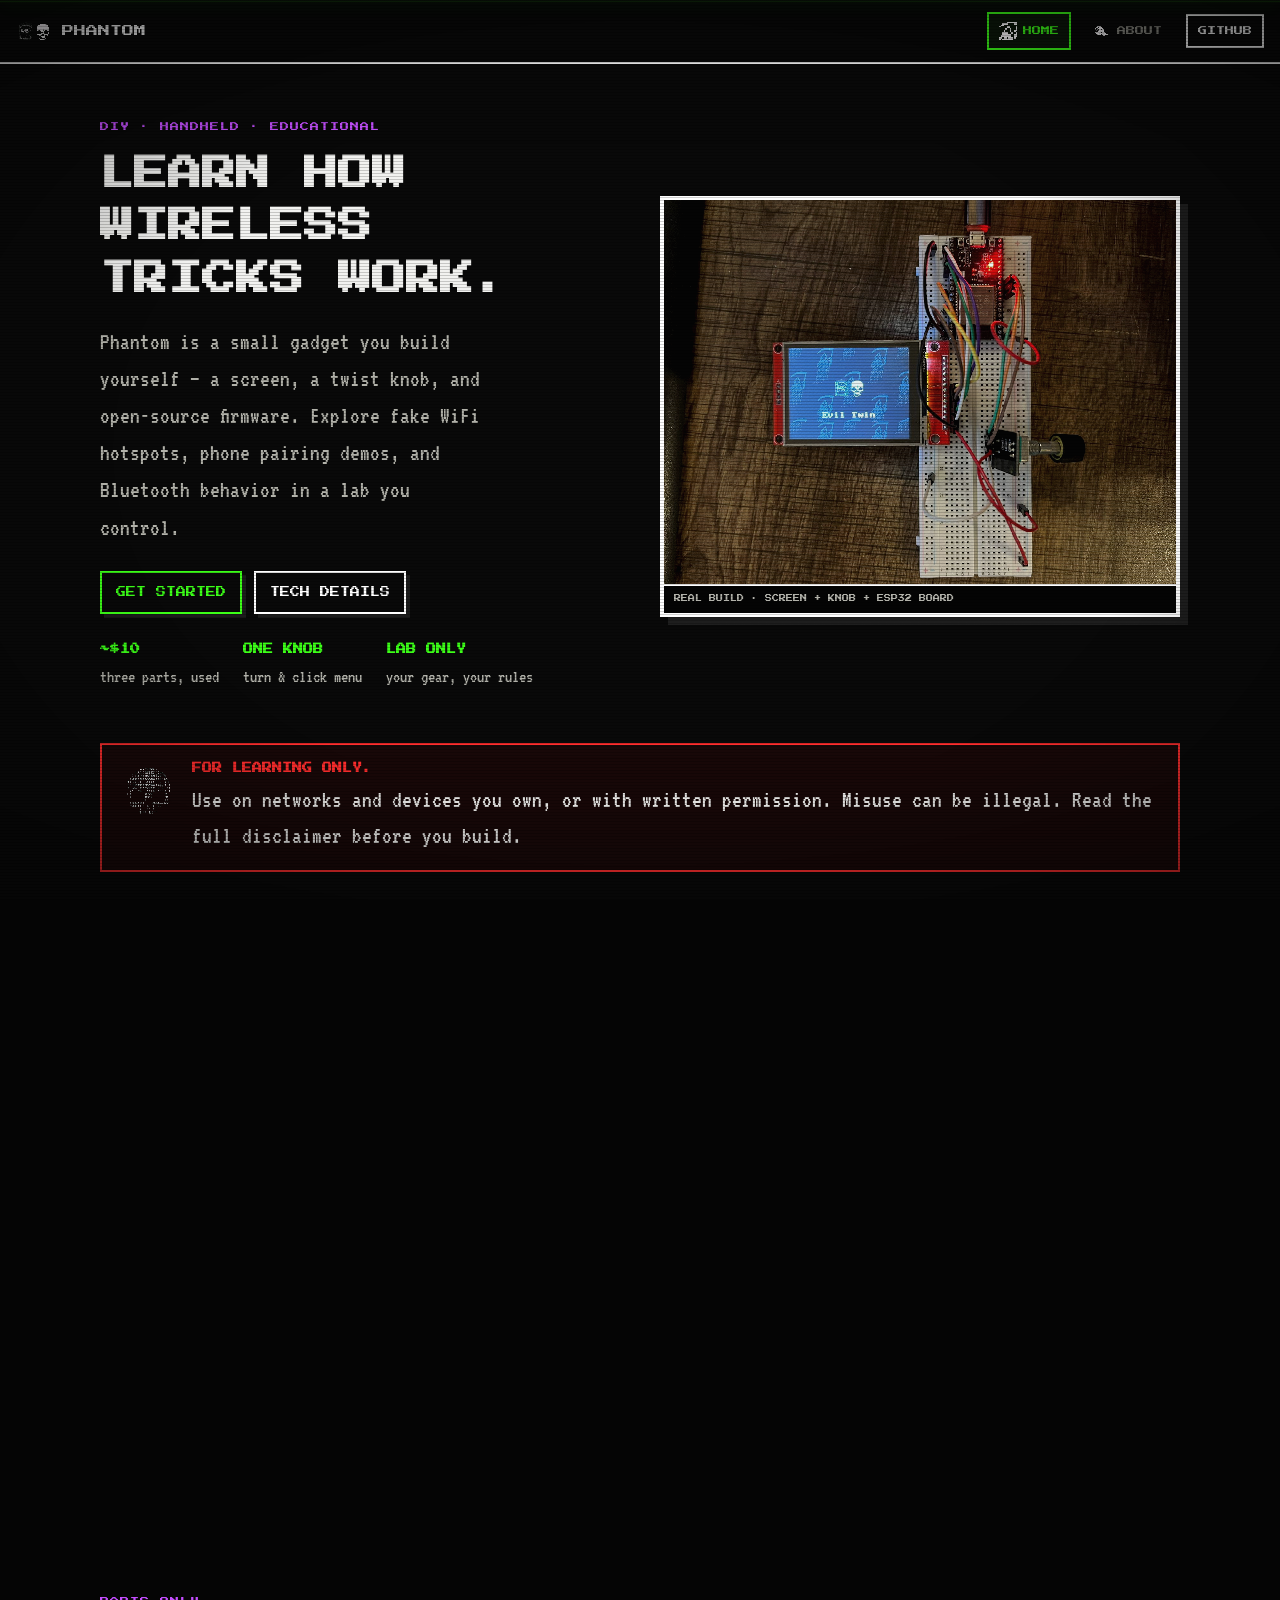
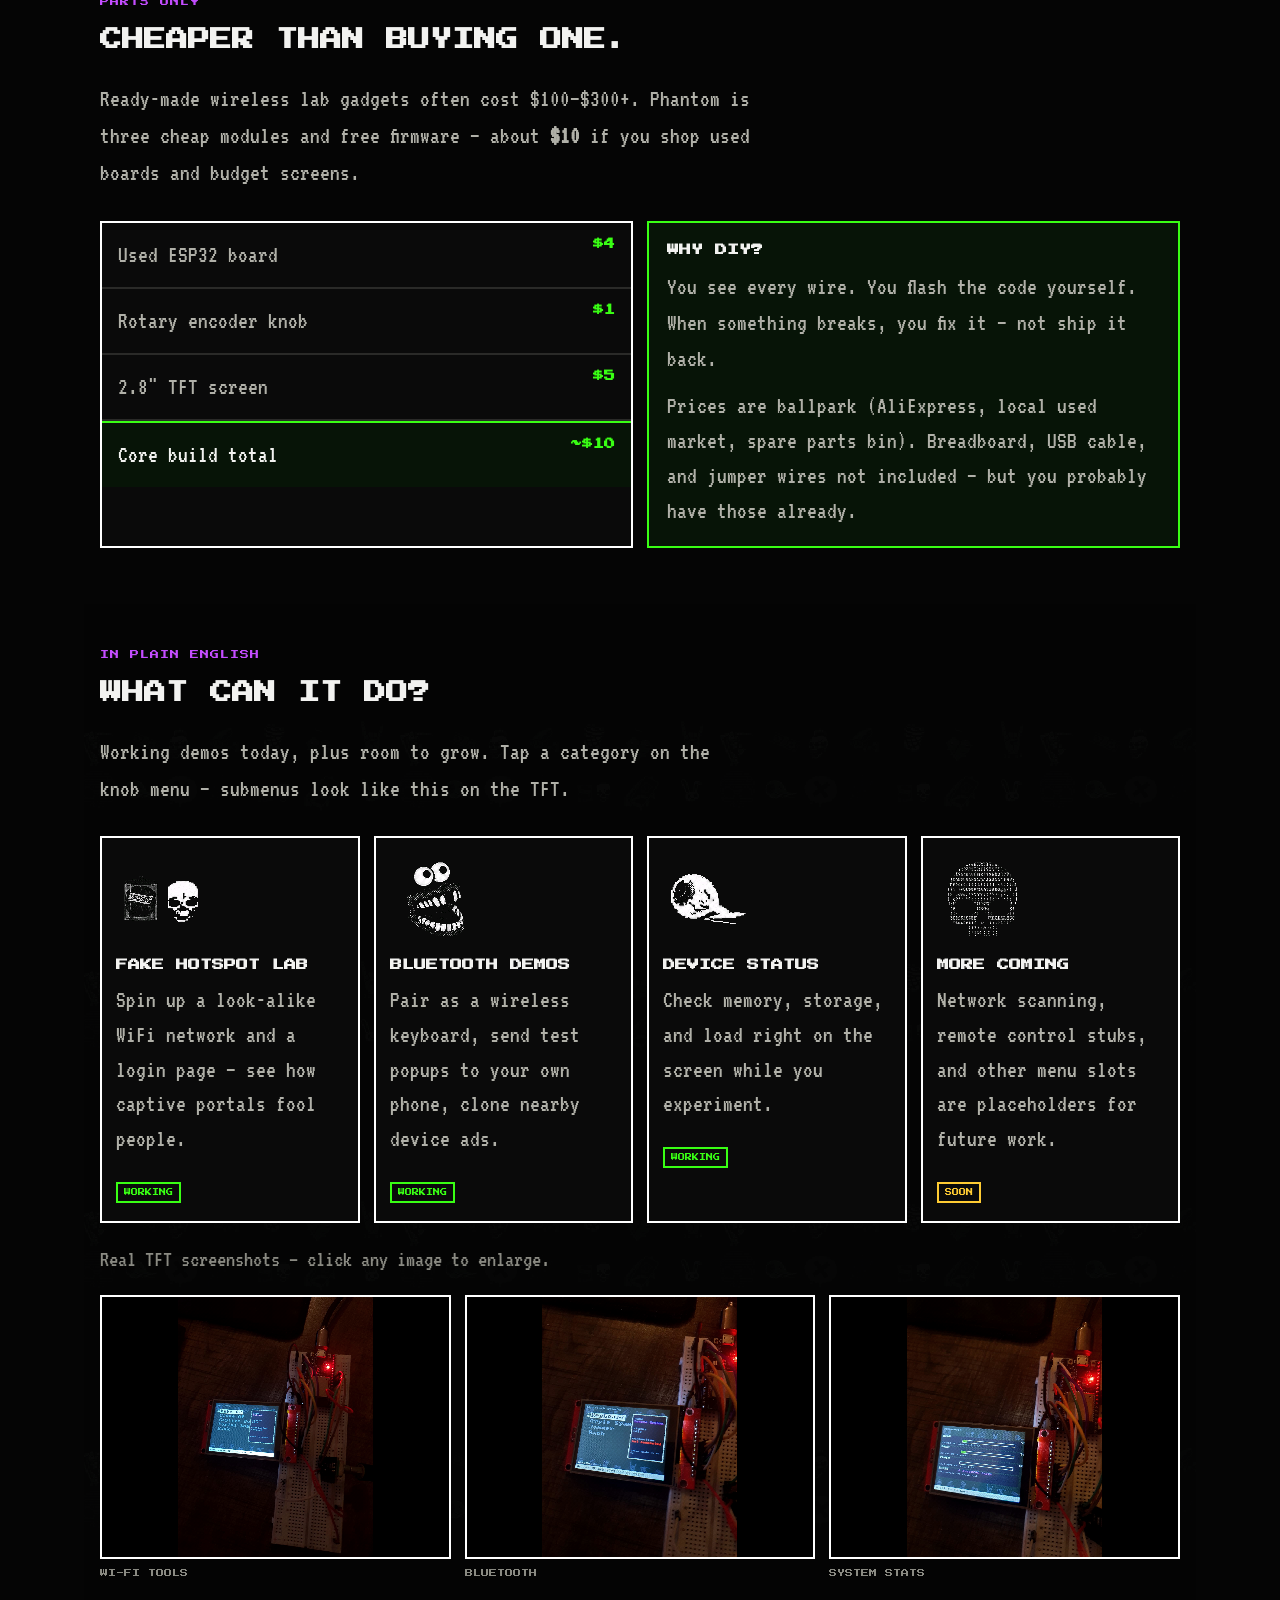
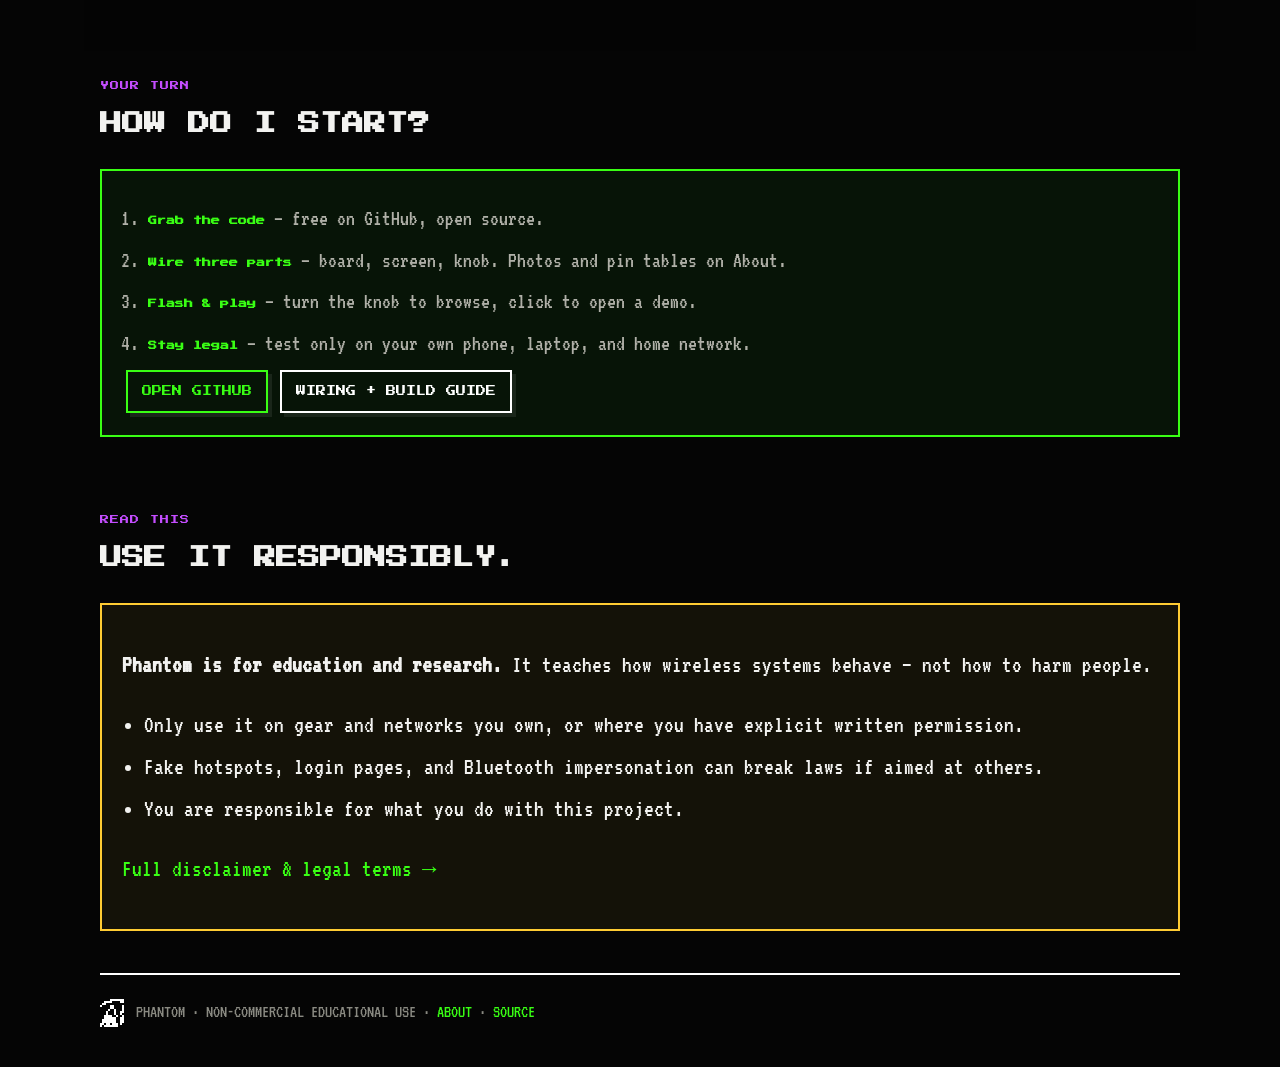
==== commit c301d478: "Enhance accessibility and navigation in documentation - Added skip link for improved accessibility i" ====
--- a/docs/index.html
+++ b/docs/index.html
@@ -14,6 +14,7 @@
   <link rel="stylesheet" href="css/style.css">
 </head>
 <body>
+  <a class="skip-link" href="#top">Skip to content</a>
   <div id="vignette" aria-hidden="true"></div>
   <div id="dither" aria-hidden="true"></div>
   <div id="scanlines" aria-hidden="true"></div>
@@ -31,7 +32,10 @@
       <img src="assets/icon_evil.png" width="36" height="36" alt="">
       <span>PHANTOM</span>
     </a>
-    <nav class="nav">
+    <button type="button" class="nav-toggle" id="nav-toggle" aria-expanded="false" aria-controls="site-nav">
+      MENU
+    </button>
+    <nav class="nav" id="site-nav">
       <a class="nav__link is-active" href="index.html">
         <img src="assets/cursor.png" width="18" height="21" alt="">
         <span>HOME</span>
@@ -71,7 +75,7 @@
       </div>
     </section>
 
-    <section class="warn reveal">
+    <section class="warn">
       <img src="assets/icon_deauth.png" width="56" height="56" alt="">
       <p>
         <strong>FOR LEARNING ONLY.</strong> Use on networks and devices you own, or with written permission.
@@ -162,6 +166,7 @@
       </div>
 
       <div class="submenus submenus--landing">
+        <p class="submenus__hint">Real TFT screenshots — click any image to enlarge.</p>
         <figure>
           <button type="button" class="shot" data-full="assets/submenu_wifi.jpg">
             <img src="assets/submenu_wifi.jpg" alt="WiFi tools submenu on the handheld screen">
@@ -225,8 +230,11 @@
   </footer>
 
   <dialog id="lightbox" class="lightbox">
+    <div class="lightbox__bar">
+      <p class="lightbox__hint">Press Esc or click outside to close</p>
+      <form method="dialog"><button type="submit" class="btn">CLOSE</button></form>
+    </div>
     <img id="lightbox-img" alt="">
-    <form method="dialog"><button type="submit" class="btn">CLOSE</button></form>
   </dialog>
 
   <script src="js/app.js"></script>
--- a/docs/css/style.css
+++ b/docs/css/style.css
@@ -2,7 +2,8 @@
   --bg: #050505;
   --panel: #0a0a0a;
   --ink: #f2f2f0;
-  --mute: #8a8a82;
+  --mute: #b0b0a8;
+  --mute-soft: #8a8a82;
   --line: #2a2a28;
   --green: #39ff14;
   --green-dim: #1a5c12;
@@ -17,14 +18,39 @@
 
 * { box-sizing: border-box; }
 html { scroll-behavior: smooth; }
+[id] { scroll-margin-top: 72px; }
 body {
   margin: 0;
   background: var(--bg);
   color: var(--ink);
   font-family: var(--font-body);
-  font-size: 22px;
-  line-height: 1.35;
+  font-size: clamp(20px, 2.4vw, 24px);
+  line-height: 1.5;
   image-rendering: pixelated;
+}
+
+.skip-link {
+  position: absolute;
+  left: 12px;
+  top: -48px;
+  z-index: 200;
+  background: var(--green);
+  color: #000;
+  font-family: var(--font-pixel);
+  font-size: 9px;
+  padding: 10px 12px;
+  border: 2px solid #000;
+}
+.skip-link:focus {
+  top: 12px;
+  outline: none;
+}
+
+a:focus-visible,
+button:focus-visible,
+.btn:focus-visible {
+  outline: 2px solid var(--green);
+  outline-offset: 3px;
 }
 
 img { image-rendering: pixelated; image-rendering: crisp-edges; max-width: 100%; height: auto; }
@@ -51,7 +77,7 @@
   position: fixed;
   inset: 0;
   z-index: 76;
-  opacity: 0.28;
+  opacity: 0.12;
   background: var(--dither);
   background-size: 8px 8px;
   mix-blend-mode: soft-light;
@@ -64,8 +90,8 @@
   inset: 0;
   z-index: 74;
   background:
-    radial-gradient(ellipse at center, transparent 52%, rgba(0, 0, 0, 0.62) 100%),
-    linear-gradient(to bottom, rgba(0, 0, 0, 0.35), transparent 18%, transparent 82%, rgba(0, 0, 0, 0.4));
+    radial-gradient(ellipse at center, transparent 58%, rgba(0, 0, 0, 0.45) 100%),
+    linear-gradient(to bottom, rgba(0, 0, 0, 0.2), transparent 16%, transparent 84%, rgba(0, 0, 0, 0.25));
 }
 
 #scan-beam {
@@ -104,7 +130,7 @@
   background: var(--dither);
   background-size: 4px 4px;
   mix-blend-mode: overlay;
-  opacity: 0.45;
+  opacity: 0.22;
   animation: dither-drift 10s steps(10) infinite reverse;
 }
 
@@ -239,10 +265,11 @@
   z-index: 40;
   display: flex;
   align-items: center;
-  gap: 20px;
-  padding: 12px 20px;
-  background: rgba(5, 5, 5, 0.92);
+  gap: 12px;
+  padding: 12px 16px;
+  background: rgba(5, 5, 5, 0.96);
   border-bottom: 2px solid #fff;
+  flex-wrap: wrap;
 }
 .brand {
   display: flex;
@@ -251,17 +278,39 @@
   color: #fff;
   font-family: var(--font-pixel);
   font-size: 12px;
+  flex: 1;
+  min-width: 120px;
 }
 .brand img { width: 36px; height: 36px; animation: bob 1.2s steps(2) infinite; }
-.nav { display: flex; gap: 10px; flex: 1; }
+.nav-toggle {
+  display: none;
+  font-family: var(--font-pixel);
+  font-size: 9px;
+  color: #fff;
+  background: #000;
+  border: 2px solid #fff;
+  padding: 8px 10px;
+  cursor: pointer;
+}
+.nav-toggle:hover,
+.nav-toggle[aria-expanded="true"] {
+  background: var(--green);
+  color: #000;
+  border-color: var(--green);
+}
+.nav {
+  display: flex;
+  gap: 10px;
+  align-items: center;
+}
 .nav__link {
   display: inline-flex;
   align-items: center;
   gap: 6px;
   font-family: var(--font-pixel);
-  font-size: 8px;
-  color: var(--mute);
-  padding: 6px 8px;
+  font-size: 9px;
+  color: var(--mute-soft);
+  padding: 8px 10px;
   border: 2px solid transparent;
   transition: color 120ms steps(2), text-shadow 120ms steps(2), border-color 120ms steps(2), background 120ms steps(2);
 }
@@ -281,10 +330,11 @@
 }
 .gh {
   font-family: var(--font-pixel);
-  font-size: 8px;
+  font-size: 9px;
   border: 2px solid #fff;
   padding: 8px 10px;
   color: #fff;
+  white-space: nowrap;
   transition: background 120ms steps(2), color 120ms steps(2), border-color 120ms steps(2);
 }
 .gh:hover { background: var(--green); color: #000; border-color: var(--green); }
@@ -315,20 +365,22 @@
 }
 .kicker {
   font-family: var(--font-pixel);
-  font-size: 8px;
+  font-size: 9px;
   color: var(--purple);
-  letter-spacing: 2px;
+  letter-spacing: 1px;
   margin: 0 0 14px;
 }
-h1, h2, h3 { font-family: var(--font-pixel); line-height: 1.45; margin: 0; }
+h1, h2, h3 { font-family: var(--font-pixel); line-height: 1.55; margin: 0; }
 h1 { font-size: clamp(22px, 4vw, 34px); }
 h1 span { display: inline-block; }
-h1 .line { animation: text-glitch 6s steps(2) infinite; }
-h1 .line:nth-child(2) { animation-delay: 2s; }
-h1 .line:nth-child(3) { animation-delay: 4s; }
-h2 { font-size: clamp(16px, 3vw, 22px); }
-h3 { font-size: 11px; }
-.lede { color: var(--mute); max-width: 28ch; margin: 18px 0 24px; }
+h2 { font-size: clamp(16px, 3vw, 22px); margin-bottom: 4px; }
+h3 { font-size: 12px; }
+.lede {
+  color: var(--mute);
+  max-width: 38ch;
+  margin: 18px 0 24px;
+  line-height: 1.55;
+}
 .hero__actions { display: flex; gap: 12px; flex-wrap: wrap; }
 
 .btn {
@@ -415,20 +467,15 @@
 .warn {
   display: flex;
   gap: 16px;
-  align-items: center;
+  align-items: flex-start;
   border: 2px solid var(--red);
-  padding: 14px 16px;
+  padding: 16px 18px;
   margin: 10px auto 48px;
   background: #140404;
-  animation: warn-pulse 3s steps(2) infinite;
-}
-@keyframes warn-pulse {
-  0%, 100% { box-shadow: 0 0 0 rgba(255, 42, 42, 0); }
-  50% { box-shadow: 0 0 14px rgba(255, 42, 42, 0.12); }
-}
-.warn img { width: 56px; height: 56px; flex: none; }
-.warn strong { color: var(--red); font-family: var(--font-pixel); font-size: 10px; }
-.warn p { margin: 0; }
+}
+.warn img { width: 56px; height: 56px; flex: none; margin-top: 2px; }
+.warn strong { color: var(--red); font-family: var(--font-pixel); font-size: 10px; display: block; margin-bottom: 6px; }
+.warn p { margin: 0; line-height: 1.5; }
 
 .section--icons {
   position: relative;
@@ -443,9 +490,13 @@
 }
 .section--icons > * { position: relative; z-index: 1; }
 
-.section { padding: 28px 0 56px; }
+.section { padding: 36px 0 64px; }
 .section__head { margin-bottom: 28px; }
-.section__head p:last-child { color: var(--mute); max-width: 46ch; }
+.section__head > p:last-child {
+  color: var(--mute);
+  max-width: 65ch;
+  line-height: 1.55;
+}
 
 .grid {
   display: grid;
@@ -478,7 +529,7 @@
 .card img { width: 90px; height: 90px; display: block; transition: transform 160ms steps(3); }
 .card:hover img { transform: scale(1.04); }
 .card h3 { margin: 12px 0 8px; }
-.card p { margin: 0 0 14px; color: var(--mute); font-size: 20px; }
+.card p { margin: 0 0 14px; color: var(--mute); font-size: 1em; line-height: 1.45; }
 .card--plain { min-height: 0; }
 
 .story {
@@ -496,7 +547,38 @@
   transform: translateY(-2px);
   border-color: var(--purple);
 }
-.story__block p { color: var(--mute); margin: 10px 0 0; }
+.story__block p { color: var(--mute); margin: 10px 0 0; line-height: 1.45; }
+
+.page-index {
+  width: min(var(--max), calc(100% - 32px));
+  margin: 0 auto 12px;
+  padding: 14px 16px;
+  border: 2px solid var(--line);
+  background: var(--panel);
+}
+.page-index__label {
+  font-family: var(--font-pixel);
+  font-size: 8px;
+  color: var(--purple);
+  margin: 0 0 10px;
+}
+.page-index__links {
+  display: flex;
+  flex-wrap: wrap;
+  gap: 8px;
+}
+.page-index__links a {
+  font-family: var(--font-pixel);
+  font-size: 8px;
+  color: var(--mute-soft);
+  border: 2px solid var(--line);
+  padding: 6px 8px;
+  background: #000;
+}
+.page-index__links a:hover {
+  color: var(--green);
+  border-color: var(--green);
+}
 
 .section--cta { padding-bottom: 40px; }
 .steps-card {
@@ -657,8 +739,16 @@
   padding: 6px 0;
 }
 .kv span:first-child { font-family: var(--font-pixel); font-size: 8px; color: var(--green); }
-.steps { margin: 0; padding-left: 22px; color: var(--mute); }
-.note { color: var(--mute); }
+.steps { margin: 0; padding-left: 22px; color: var(--mute); line-height: 1.45; }
+.note { color: var(--mute); line-height: 1.45; }
+
+.tables-wrap {
+  overflow-x: auto;
+  margin-bottom: 28px;
+  border: 2px solid var(--line);
+  background: #000;
+}
+.tables-wrap .tables { margin-bottom: 0; }
 
 .parts {
   display: grid;
@@ -674,10 +764,11 @@
   display: grid;
   grid-template-columns: 1fr 1fr;
   gap: 16px;
-  margin-bottom: 28px;
-}
-table { width: 100%; border-collapse: collapse; font-size: 20px; }
-th, td { border: 2px solid var(--line); padding: 6px 8px; text-align: left; }
+  min-width: 520px;
+  padding: 12px;
+}
+table { width: 100%; border-collapse: collapse; font-size: 1em; }
+th, td { border: 2px solid var(--line); padding: 8px 10px; text-align: left; vertical-align: top; }
 th {
   font-family: var(--font-pixel);
   font-size: 8px;
@@ -693,10 +784,16 @@
   gap: 14px;
   margin-top: 28px;
 }
-.submenus--landing { margin-top: 8px; }
+.submenus--landing { margin-top: 20px; }
+.submenus__hint {
+  grid-column: 1 / -1;
+  margin: 0 0 4px;
+  color: var(--mute-soft);
+  font-size: 0.95em;
+}
 .submenus .shot img {
   aspect-ratio: 320 / 240;
-  object-fit: cover;
+  object-fit: contain;
   background: #000;
 }
 
@@ -708,9 +805,10 @@
 figure { margin: 0; }
 figcaption {
   font-family: var(--font-pixel);
-  font-size: 7px;
-  color: var(--mute);
+  font-size: 8px;
+  color: var(--mute-soft);
   margin-top: 8px;
+  line-height: 1.5;
 }
 .shot {
   display: block;
@@ -823,17 +921,37 @@
   border-top: 2px solid #fff;
   margin-top: 10px;
 }
-.foot p { margin: 0; font-family: var(--font-pixel); font-size: 8px; color: var(--mute); line-height: 1.8; }
+.foot p {
+  margin: 0;
+  font-family: var(--font-body);
+  font-size: 18px;
+  color: var(--mute-soft);
+  line-height: 1.5;
+}
 
 .lightbox {
   border: 4px solid #fff;
   background: #000;
-  padding: 12px;
+  padding: 16px;
   max-width: min(1100px, 94vw);
-}
-.lightbox::backdrop { background: rgba(0, 0, 0, 0.86); }
-.lightbox img { max-height: 78vh; width: auto; display: block; margin: 0 auto 12px; }
-.lightbox form { text-align: right; }
+  color: var(--ink);
+}
+.lightbox::backdrop { background: rgba(0, 0, 0, 0.9); }
+.lightbox img { max-height: 78vh; width: auto; display: block; margin: 0 auto 14px; background: #000; }
+.lightbox__bar {
+  display: flex;
+  justify-content: space-between;
+  align-items: center;
+  gap: 12px;
+  margin-bottom: 10px;
+}
+.lightbox__hint {
+  font-family: var(--font-body);
+  font-size: 18px;
+  color: var(--mute-soft);
+  margin: 0;
+}
+.lightbox form { margin: 0; text-align: right; }
 
 @media (prefers-reduced-motion: reduce) {
   *, *::before, *::after {
@@ -846,10 +964,31 @@
 }
 
 @media (max-width: 860px) {
-  .nav { display: none; }
+  .top {
+    gap: 10px;
+    display: grid;
+    grid-template-columns: 1fr auto auto;
+    align-items: center;
+  }
+  .brand { min-width: 0; }
+  .nav-toggle { display: inline-block; }
+  .gh { justify-self: end; }
+  .nav {
+    display: none;
+    grid-column: 1 / -1;
+    flex-direction: column;
+    align-items: stretch;
+    padding-top: 4px;
+  }
+  .nav.is-open { display: flex; }
+  .nav__link { width: 100%; }
   .hero, .device, .tables, .shots, .parts, .gotchas, .layout, .diagrams, .story, .cost, .submenus {
     grid-template-columns: 1fr;
   }
-  .stats { flex-wrap: wrap; }
+  .tables { min-width: 480px; }
+  .stats { flex-wrap: wrap; gap: 16px; }
+  .lede { max-width: none; }
+  .section__head > p:last-child { max-width: none; }
   h1 { font-size: 22px; }
-}
+  .page-index__links a { flex: 1 1 calc(50% - 8px); text-align: center; }
+}
